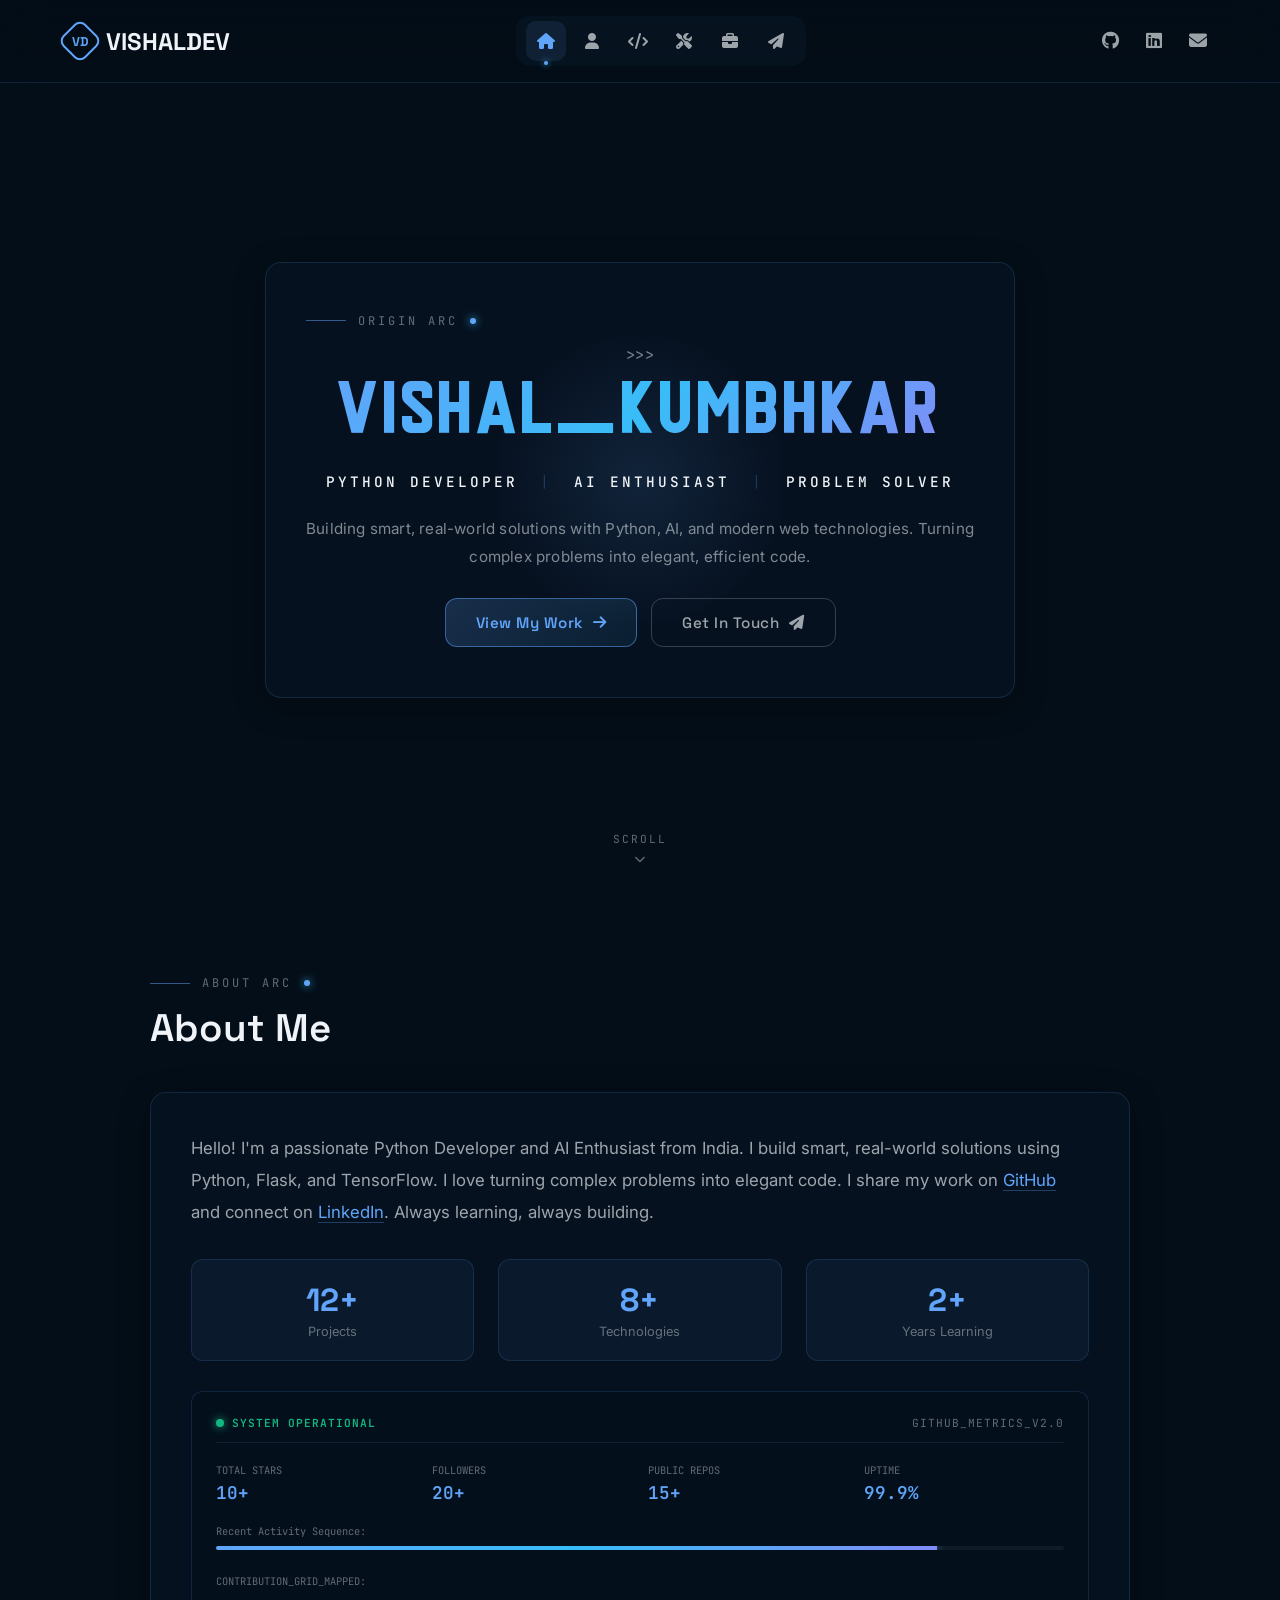
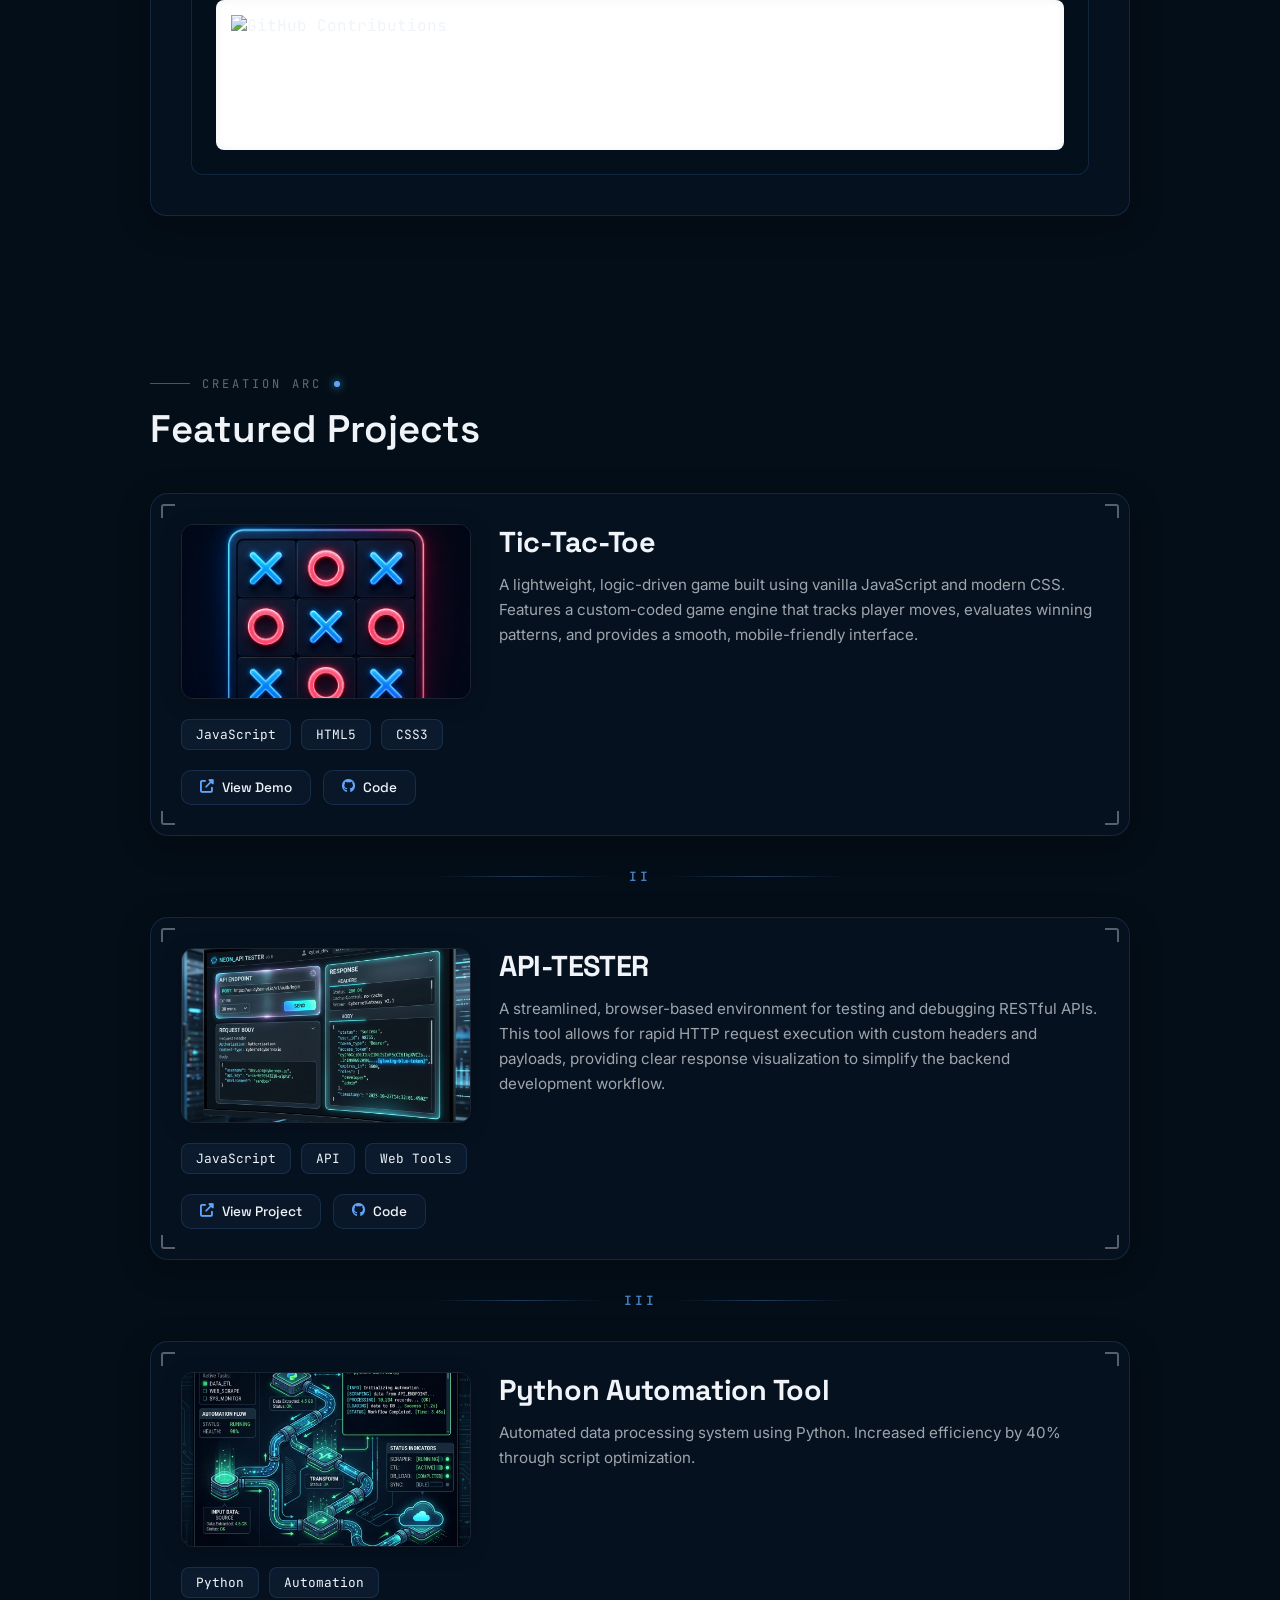
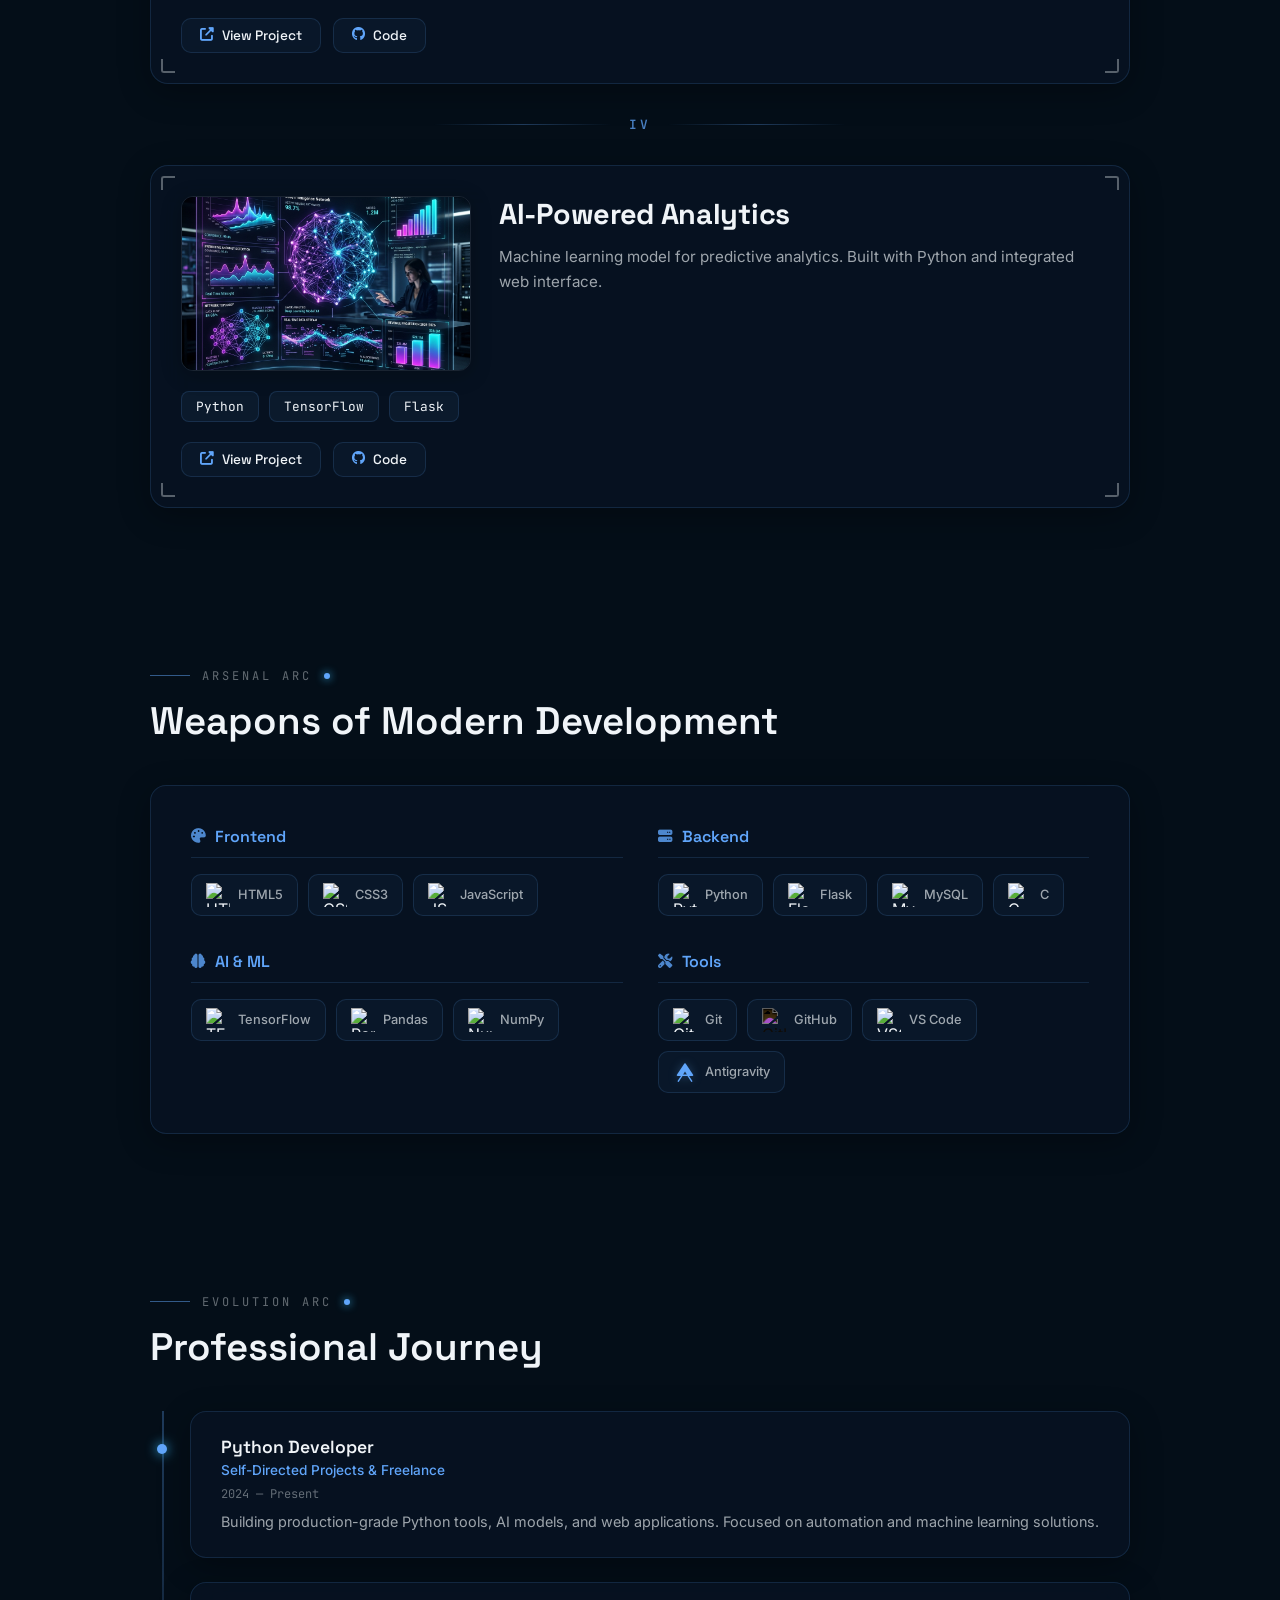
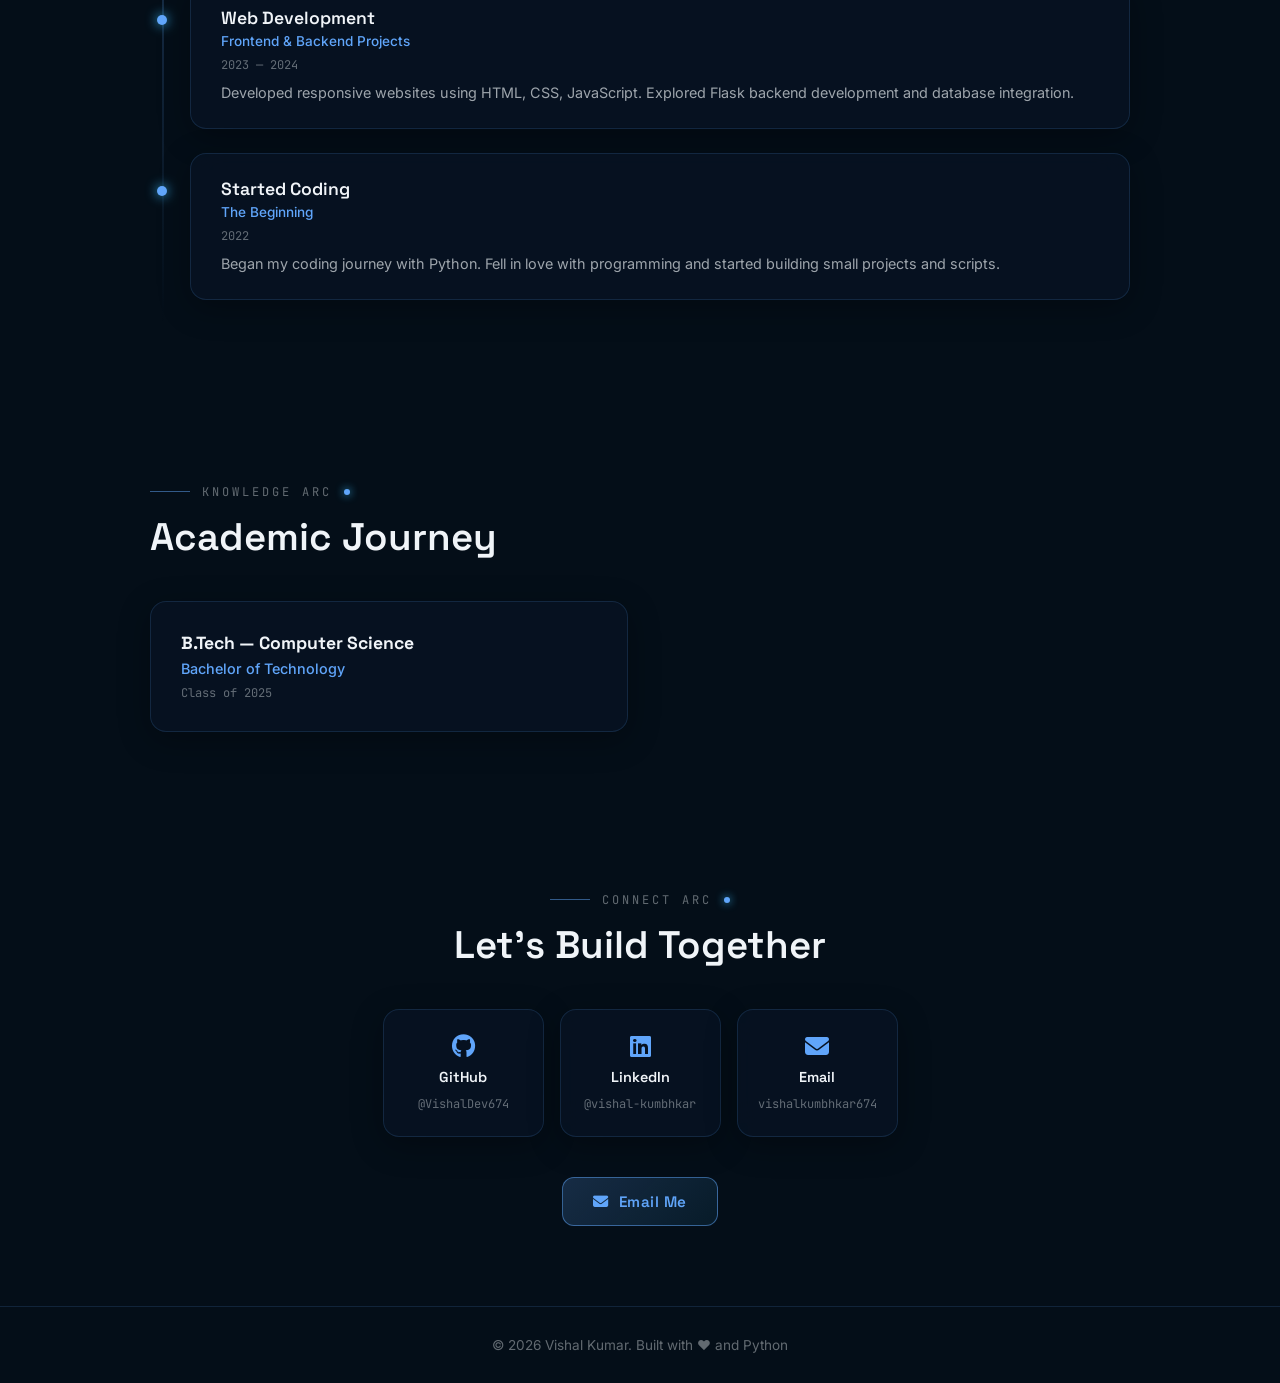
==== index.html @ 77a00fef "feat: redesign project cards with enhanced glassmorphism, HUD-style corner brackets, and responsive " ====
<!DOCTYPE html>
<html lang="en">
<head>
    <meta charset="UTF-8">
    <meta name="viewport" content="width=device-width, initial-scale=1.0">
    <meta name="description" content="Vishal Kumar - Python Developer, AI Enthusiast, and Problem Solver. Building smart solutions using Python and web technologies.">
    <meta name="keywords" content="Python, AI, Web Development, Portfolio, Flask, TensorFlow, Machine Learning">
    <meta name="author" content="Vishal Kumar">
    <meta name="robots" content="index, follow">

    <!-- Canonical URL -->
    <link rel="canonical" href="https://vishaldev674.github.io/Vishals-portfolio/">

    <!-- Open Graph / Facebook / AI crawlers -->
    <meta property="og:type" content="website">
    <meta property="og:url" content="https://vishaldev674.github.io/Vishals-portfolio/">
    <meta property="og:title" content="VISHALDEV — Python Developer & AI Enthusiast">
    <meta property="og:description" content="Vishal Kumar — Python Developer, AI Enthusiast, and Problem Solver. Building smart, real-world solutions with Python, Flask, TensorFlow, and modern web technologies.">
    <meta property="og:image" content="https://vishaldev674.github.io/Vishals-portfolio/debian-brands-solid.png">
    <meta property="og:site_name" content="VishalDev Portfolio">
    <meta property="og:locale" content="en_US">

    <!-- Twitter Card -->
    <meta name="twitter:card" content="summary_large_image">
    <meta name="twitter:url" content="https://vishaldev674.github.io/Vishals-portfolio/">
    <meta name="twitter:title" content="VISHALDEV — Python Developer & AI Enthusiast">
    <meta name="twitter:description" content="Vishal Kumar — Python Developer, AI Enthusiast, and Problem Solver. Building smart solutions with Python, AI, and modern web technologies.">
    <meta name="twitter:image" content="https://vishaldev674.github.io/Vishals-portfolio/debian-brands-solid.png">

    <!-- Structured Data (JSON-LD) for AI/Search Engines -->
    <script type="application/ld+json">
    {
      "@context": "https://schema.org",
      "@type": "Person",
      "name": "Vishal Kumar",
      "alternateName": "VishalDev674",
      "url": "https://vishaldev674.github.io/Vishals-portfolio/",
      "jobTitle": "Python Developer & AI Enthusiast",
      "description": "Python Developer and AI Enthusiast from India. Building smart, real-world solutions using Python, Flask, TensorFlow, and modern web technologies.",
      "email": "vishalkumbhkar674@gmail.com",
      "sameAs": [
        "https://github.com/VishalDev674",
        "https://linkedin.com/in/vishal-kumbhkar"
      ],
      "knowsAbout": ["Python", "Flask", "TensorFlow", "Machine Learning", "HTML", "CSS", "JavaScript", "MySQL", "NumPy", "Pandas"],
      "alumniOf": {
        "@type": "EducationalOrganization",
        "name": "B.Tech Computer Science, Class of 2025"
      }
    }
    </script>

    <title>VISHALDEV — Python Developer & AI Enthusiast</title>
    <link rel="icon" href="debian-brands-solid.png">

    <!-- Preconnect to font/CDN origins for faster DNS + TLS -->
    <link rel="preconnect" href="https://fonts.googleapis.com">
    <link rel="preconnect" href="https://fonts.gstatic.com" crossorigin>
    <link rel="preconnect" href="https://cdnjs.cloudflare.com" crossorigin>

    <!-- Preload the local custom font so it's fetched immediately -->
    <link rel="preload" href="fonts/NeothericDEMO.ttf" as="font" type="font/ttf" crossorigin>

    <!-- Google Fonts loaded via <link> instead of CSS @import for parallel fetching -->
    <link rel="stylesheet" href="https://fonts.googleapis.com/css2?family=Space+Grotesk:wght@400;500;600;700&family=Inter:wght@300;400;500;600&family=JetBrains+Mono:wght@400;500&display=swap">

    <!-- Font Awesome -->
    <link rel="stylesheet" href="https://cdnjs.cloudflare.com/ajax/libs/font-awesome/6.4.0/css/all.min.css">

    <!-- Main stylesheet loaded after font hints -->
    <link rel="stylesheet" href="style.css">
</head>
<body>
    <!-- Chain Animation Background -->
    <div id="chain-bg"></div>
    <script type="importmap">
    {
        "imports": {
            "three": "https://cdn.jsdelivr.net/npm/three@0.160.0/build/three.module.js",
            "three/addons/": "https://cdn.jsdelivr.net/npm/three@0.160.0/examples/jsm/"
        }
    }
    </script>
    <header>
        <a href="#home" class="logo"><div class="logo-icon"><span>VD</span></div>VISHALDEV</a>

        <!-- macOS-style Dock Navigation -->
        <nav class="dock-outer" id="navDock" role="toolbar" aria-label="Application dock">
            <div class="dock-panel">
                <a href="#home" class="dock-item" data-label="Home">
                    <div class="dock-icon"><i class="fas fa-house"></i></div>
                    <div class="dock-label">Home</div>
                </a>
                <a href="#about" class="dock-item" data-label="About">
                    <div class="dock-icon"><i class="fas fa-user"></i></div>
                    <div class="dock-label">About</div>
                </a>
                <a href="#projects" class="dock-item" data-label="Projects">
                    <div class="dock-icon"><i class="fas fa-code"></i></div>
                    <div class="dock-label">Projects</div>
                </a>
                <a href="#skills" class="dock-item" data-label="Skills">
                    <div class="dock-icon"><i class="fas fa-screwdriver-wrench"></i></div>
                    <div class="dock-label">Skills</div>
                </a>
                <a href="#experience" class="dock-item" data-label="Experience">
                    <div class="dock-icon"><i class="fas fa-briefcase"></i></div>
                    <div class="dock-label">Experience</div>
                </a>
                <a href="#contact" class="dock-item" data-label="Contact">
                    <div class="dock-icon"><i class="fas fa-paper-plane"></i></div>
                    <div class="dock-label">Contact</div>
                </a>
            </div>
        </nav>

        <button class="mobile-menu-btn" aria-label="Toggle menu" id="mobileMenuBtn">
            <i class="fas fa-bars"></i>
        </button>

        <div class="header-right">
            <div class="social-links">
                <a href="https://github.com/VishalDev674" target="_blank" rel="noopener noreferrer"><i class="fa-brands fa-github"></i></a>
                <a href="https://linkedin.com/in/vishal-kumbhkar" target="_blank" rel="noopener noreferrer"><i class="fab fa-linkedin"></i></a>
                <a href="mailto:vishalkumbhkar674@gmail.com" rel="noopener noreferrer"><i class="fas fa-envelope"></i></a>
            </div>
        </div>
    </header>

    <main>

        <!-- ORIGIN ARC — Hero -->
        <section id="home" class="hero">
            <div class="hero-card glass-card" data-reveal>
                <div class="hero-glow"></div>
                <div class="hero-content">
                    <div class="arc-label"><span class="arc-line"></span><span class="arc-name">Origin Arc</span><span class="arc-dot"></span></div>
                    <p class="hero-prompt">&gt;&gt;&gt;</p>
                    <h1><span class="gradient-text">VISHAL_KUMBHKAR</span></h1>
                    <h2>
                        <span>Python Developer</span>
                        <span class="h2-sep">|</span>
                        <span>AI Enthusiast</span>
                        <span class="h2-sep">|</span>
                        <span>Problem Solver</span>
                    </h2>
                    <p>Building smart, real-world solutions with Python, AI, and modern web technologies. Turning complex problems into elegant, efficient code.</p>
                    <div class="hero-cta-group">
                        <a href="#projects" class="cta-btn">View My Work <i class="fas fa-arrow-right"></i></a>
                        <a href="#contact" class="cta-btn-secondary">Get In Touch <i class="fas fa-paper-plane"></i></a>
                    </div>
                </div>
            </div>
            <div class="scroll-indicator"><span>Scroll</span><i class="fas fa-chevron-down"></i></div>
        </section>

        <!-- ABOUT ARC -->
        <section id="about" class="section">
            <div class="section-header" data-reveal>
                <div class="arc-label"><span class="arc-line"></span><span class="arc-name">About Arc</span><span class="arc-dot"></span></div>
                <h2 class="section-title">About Me</h2>
            </div>
            <div class="about-card glass-card" data-reveal>
                <p class="about-text">Hello! I'm a passionate Python Developer and AI Enthusiast from India. I build smart, real-world solutions using Python, Flask, and TensorFlow. I love turning complex problems into elegant code. I share my work on <a href="https://github.com/VishalDev674" target="_blank">GitHub</a> and connect on <a href="https://linkedin.com/in/vishal-kumbhkar" target="_blank">LinkedIn</a>. Always learning, always building.</p>
                <div class="stats-grid">
                    <div class="stat-item"><span class="stat-number" data-count="12">0</span><span class="stat-label">Projects</span></div>
                    <div class="stat-item"><span class="stat-number" data-count="8">0</span><span class="stat-label">Technologies</span></div>
                    <div class="stat-item"><span class="stat-number" data-count="2">0</span><span class="stat-label">Years Learning</span></div>
                </div>

                <!-- Live System Dashboard -->
                <div class="system-dashboard" data-reveal>
                    <div class="dashboard-header">
                        <div class="status-indicator">
                            <span class="pulse-dot"></span>
                            <span class="status-text">SYSTEM OPERATIONAL</span>
                        </div>
                        <div class="dashboard-title">GITHUB_METRICS_V2.0</div>
                    </div>
                    <div class="dashboard-grid">
                        <div class="dash-stat">
                            <span class="dash-label">Total Stars</span>
                            <span class="dash-value" id="github-stars">--</span>
                        </div>
                        <div class="dash-stat">
                            <span class="dash-label">Followers</span>
                            <span class="dash-value" id="github-followers">--</span>
                        </div>
                        <div class="dash-stat">
                            <span class="dash-label">Public Repos</span>
                            <span class="dash-value" id="github-repos">--</span>
                        </div>
                        <div class="dash-stat">
                            <span class="dash-label">Uptime</span>
                            <span class="dash-value" id="system-uptime">99.9%</span>
                        </div>
                    </div>
                    <div class="dashboard-activity">
                        <div class="activity-label">Recent Activity Sequence:</div>
                        <div class="activity-bar">
                            <div class="activity-fill" style="width: 85%"></div>
                        </div>
                    </div>
                    <div class="dashboard-chart" data-reveal>
                        <div class="activity-label">CONTRIBUTION_GRID_MAPPED:</div>
                        <div class="chart-container">
                            <img src="https://ghchart.rshah.org/40c463/VishalDev674" alt="GitHub Contributions" loading="lazy">
                        </div>
                    </div>
                </div>
            </div>
        </section>

        <!-- CREATION ARC — Projects -->
        <section id="projects" class="section">
            <div class="section-header" data-reveal>
                <div class="arc-label"><span class="arc-line"></span><span class="arc-name">Creation Arc</span><span class="arc-dot"></span></div>
                <h2 class="section-title">Featured Projects</h2>
            </div>
            <div class="projects-grid">
                <!-- Project 1 -->
                <div class="project-card glass-card" data-reveal>
                    <span class="card-bracket bracket-tl"></span>
                    <span class="card-bracket bracket-tr"></span>
                    <span class="card-bracket bracket-bl"></span>
                    <span class="card-bracket bracket-br"></span>

                    <div class="project-card-top">
                        <div class="project-image">
                            <img src="images/tic_tac_toe.png" alt="Tic-Tac-Toe Game Screen" loading="lazy">
                        </div>
                        <div class="project-text">
                            <h3>Tic-Tac-Toe</h3>
                            <p>A lightweight, logic-driven game built using vanilla JavaScript and modern CSS. Features a custom-coded game engine that tracks player moves, evaluates winning patterns, and provides a smooth, mobile-friendly interface.</p>
                        </div>
                    </div>
                    <div class="project-tags">
                        <span class="project-tag">JavaScript</span>
                        <span class="project-tag">HTML5</span>
                        <span class="project-tag">CSS3</span>
                    </div>
                    <div class="project-links">
                        <a href="https://vishaldev674.github.io/TIC-TAK-TOA/Index.html" target="_blank" class="project-btn">
                            <i class="fas fa-external-link-alt"></i> View Demo
                        </a>
                        <a href="https://github.com/VishalDev674/TIC-TAK-TOA" target="_blank" class="project-btn">
                            <i class="fab fa-github"></i> Code
                        </a>
                    </div>
                </div>

                <div class="project-divider" data-reveal>
                    <span class="divider-line"></span>
                    <span class="divider-num">II</span>
                    <span class="divider-line"></span>
                </div>

                <!-- Project 2 -->
                <div class="project-card glass-card" data-reveal>
                    <span class="card-bracket bracket-tl"></span>
                    <span class="card-bracket bracket-tr"></span>
                    <span class="card-bracket bracket-bl"></span>
                    <span class="card-bracket bracket-br"></span>

                    <div class="project-card-top">
                        <div class="project-image">
                            <img src="images/api_tester.png" alt="API-TESTER Console Screen" loading="lazy">
                        </div>
                        <div class="project-text">
                            <h3>API-TESTER</h3>
                            <p>A streamlined, browser-based environment for testing and debugging RESTful APIs. This tool allows for rapid HTTP request execution with custom headers and payloads, providing clear response visualization to simplify the backend development workflow.</p>
                        </div>
                    </div>
                    <div class="project-tags">
                        <span class="project-tag">JavaScript</span>
                        <span class="project-tag">API</span>
                        <span class="project-tag">Web Tools</span>
                    </div>
                    <div class="project-links">
                        <a href="https://github.com/VishalDev674/API-TESTER" target="_blank" class="project-btn">
                            <i class="fas fa-external-link-alt"></i> View Project
                        </a>
                        <a href="https://github.com/VishalDev674/API-TESTER" target="_blank" class="project-btn">
                            <i class="fab fa-github"></i> Code
                        </a>
                    </div>
                </div>

                <div class="project-divider" data-reveal>
                    <span class="divider-line"></span>
                    <span class="divider-num">III</span>
                    <span class="divider-line"></span>
                </div>

                <!-- Project 3 -->
                <div class="project-card glass-card" data-reveal>
                    <span class="card-bracket bracket-tl"></span>
                    <span class="card-bracket bracket-tr"></span>
                    <span class="card-bracket bracket-bl"></span>
                    <span class="card-bracket bracket-br"></span>

                    <div class="project-card-top">
                        <div class="project-image">
                            <img src="images/python_automation.png" alt="Python Automation Tool Dashboard" loading="lazy">
                        </div>
                        <div class="project-text">
                            <h3>Python Automation Tool</h3>
                            <p>Automated data processing system using Python. Increased efficiency by 40% through script optimization.</p>
                        </div>
                    </div>
                    <div class="project-tags">
                        <span class="project-tag">Python</span>
                        <span class="project-tag">Automation</span>
                    </div>
                    <div class="project-links">
                        <a href="#" class="project-btn">
                            <i class="fas fa-external-link-alt"></i> View Project
                        </a>
                        <a href="#" class="project-btn">
                            <i class="fab fa-github"></i> Code
                        </a>
                    </div>
                </div>

                <div class="project-divider" data-reveal>
                    <span class="divider-line"></span>
                    <span class="divider-num">IV</span>
                    <span class="divider-line"></span>
                </div>

                <!-- Project 4 -->
                <div class="project-card glass-card" data-reveal>
                    <span class="card-bracket bracket-tl"></span>
                    <span class="card-bracket bracket-tr"></span>
                    <span class="card-bracket bracket-bl"></span>
                    <span class="card-bracket bracket-br"></span>

                    <div class="project-card-top">
                        <div class="project-image">
                            <img src="images/ai_analytics.png" alt="AI-Powered Analytics Dashboard" loading="lazy">
                        </div>
                        <div class="project-text">
                            <h3>AI-Powered Analytics</h3>
                            <p>Machine learning model for predictive analytics. Built with Python and integrated web interface.</p>
                        </div>
                    </div>
                    <div class="project-tags">
                        <span class="project-tag">Python</span>
                        <span class="project-tag">TensorFlow</span>
                        <span class="project-tag">Flask</span>
                    </div>
                    <div class="project-links">
                        <a href="#" class="project-btn">
                            <i class="fas fa-external-link-alt"></i> View Project
                        </a>
                        <a href="#" class="project-btn">
                            <i class="fab fa-github"></i> Code
                        </a>
                    </div>
                </div>
            </div>
        </section>

        <!-- ARSENAL ARC — Skills -->
        <section id="skills" class="section">
            <div class="section-header" data-reveal>
                <div class="arc-label"><span class="arc-line"></span><span class="arc-name">Arsenal Arc</span><span class="arc-dot"></span></div>
                <h2 class="section-title">Weapons of Modern Development</h2>
            </div>
            <div class="skills-card glass-card" data-reveal>
                <div class="skill-group">
                    <h3 class="skill-group-title"><i class="fas fa-palette"></i> Frontend</h3>
                    <div class="skill-badges">
                        <div class="skill-badge"><img src="https://cdn.jsdelivr.net/gh/devicons/devicon/icons/html5/html5-original.svg" alt="HTML5"><span>HTML5</span></div>
                        <div class="skill-badge"><img src="https://cdn.jsdelivr.net/gh/devicons/devicon/icons/css3/css3-original.svg" alt="CSS3"><span>CSS3</span></div>
                        <div class="skill-badge"><img src="https://cdn.jsdelivr.net/gh/devicons/devicon/icons/javascript/javascript-original.svg" alt="JS"><span>JavaScript</span></div>
                    </div>
                </div>
                <div class="skill-group">
                    <h3 class="skill-group-title"><i class="fas fa-server"></i> Backend</h3>
                    <div class="skill-badges">
                        <div class="skill-badge"><img src="https://cdn.jsdelivr.net/gh/devicons/devicon/icons/python/python-original.svg" alt="Python"><span>Python</span></div>
                        <div class="skill-badge"><img src="https://cdn.jsdelivr.net/gh/devicons/devicon/icons/flask/flask-original.svg" alt="Flask"><span>Flask</span></div>
                        <div class="skill-badge"><img src="https://cdn.jsdelivr.net/gh/devicons/devicon/icons/mysql/mysql-original.svg" alt="MySQL"><span>MySQL</span></div>
                        <div class="skill-badge"><img src="https://cdn.jsdelivr.net/gh/devicons/devicon/icons/c/c-original.svg" alt="C"><span>C</span></div>
                    </div>
                </div>
                <div class="skill-group">
                    <h3 class="skill-group-title"><i class="fas fa-brain"></i> AI & ML</h3>
                    <div class="skill-badges">
                        <div class="skill-badge"><img src="https://cdn.jsdelivr.net/gh/devicons/devicon/icons/tensorflow/tensorflow-original.svg" alt="TF"><span>TensorFlow</span></div>
                        <div class="skill-badge"><img src="https://cdn.jsdelivr.net/gh/devicons/devicon/icons/pandas/pandas-original.svg" alt="Pandas"><span>Pandas</span></div>
                        <div class="skill-badge"><img src="https://cdn.jsdelivr.net/gh/devicons/devicon/icons/numpy/numpy-original.svg" alt="NumPy"><span>NumPy</span></div>
                    </div>
                </div>
                <div class="skill-group">
                    <h3 class="skill-group-title"><i class="fas fa-tools"></i> Tools</h3>
                    <div class="skill-badges">
                        <div class="skill-badge"><img src="https://cdn.jsdelivr.net/gh/devicons/devicon/icons/git/git-original.svg" alt="Git"><span>Git</span></div>
                        <div class="skill-badge"><img src="https://cdn.jsdelivr.net/gh/devicons/devicon/icons/github/github-original.svg" alt="GitHub" class="invert-icon"><span>GitHub</span></div>
                        <div class="skill-badge"><img src="https://cdn.jsdelivr.net/gh/devicons/devicon/icons/vscode/vscode-original.svg" alt="VSCode"><span>VS Code</span></div>
                        <div class="skill-badge">
                            <svg fill="currentColor" viewBox="0 0 24 24" style="width: 24px; height: 24px; color: var(--accent-primary); filter: drop-shadow(0 0 5px var(--accent-muted));">
                                <title>Antigravity</title>
                                <path d="M12 3.193a.75.75 0 0 1 .637.35l7.5 11.25a.75.75 0 0 1-.637 1.157h-3.44l3.197 4.795a.75.75 0 1 1-1.248.831L14.471 16h-4.942l-3.538 5.576a.75.75 0 1 1-1.248-.831l3.197-4.795h-3.44a.75.75 0 0 1-.637-1.157l7.5-11.25a.75.75 0 0 1 .637-.35Zm-1.897 11.25a.75.75 0 0 0 0 .007h3.794a.75.75 0 0 0 0-.007L12 11.597l-1.897 2.846Z"/>
                            </svg>
                            <span>Antigravity</span>
                        </div>
                    </div>
                </div>
            </div>
        </section>

        <!-- EVOLUTION ARC — Experience -->
        <section id="experience" class="section">
            <div class="section-header" data-reveal>
                <div class="arc-label"><span class="arc-line"></span><span class="arc-name">Evolution Arc</span><span class="arc-dot"></span></div>
                <h2 class="section-title">Professional Journey</h2>
            </div>
            <div class="timeline" data-reveal>
                <div class="timeline-item glass-card">
                    <h3>Python Developer</h3>
                    <div class="timeline-role">Self-Directed Projects & Freelance</div>
                    <div class="timeline-date">2024 — Present</div>
                    <p class="timeline-desc">Building production-grade Python tools, AI models, and web applications. Focused on automation and machine learning solutions.</p>
                </div>
                <div class="timeline-item glass-card">
                    <h3>Web Development</h3>
                    <div class="timeline-role">Frontend & Backend Projects</div>
                    <div class="timeline-date">2023 — 2024</div>
                    <p class="timeline-desc">Developed responsive websites using HTML, CSS, JavaScript. Explored Flask backend development and database integration.</p>
                </div>
                <div class="timeline-item glass-card">
                    <h3>Started Coding</h3>
                    <div class="timeline-role">The Beginning</div>
                    <div class="timeline-date">2022</div>
                    <p class="timeline-desc">Began my coding journey with Python. Fell in love with programming and started building small projects and scripts.</p>
                </div>
            </div>
        </section>

        <!-- KNOWLEDGE ARC — Education -->
        <section class="section">
            <div class="section-header" data-reveal>
                <div class="arc-label"><span class="arc-line"></span><span class="arc-name">Knowledge Arc</span><span class="arc-dot"></span></div>
                <h2 class="section-title">Academic Journey</h2>
            </div>
            <div class="education-grid">
                <div class="education-card glass-card" data-reveal>
                    <h3>B.Tech — Computer Science</h3>
                    <div class="degree">Bachelor of Technology</div>
                    <div class="year">Class of 2025</div>
                </div>
            </div>
        </section>
    </main>

    <!-- CONNECT ARC — Footer -->
    <section id="contact" class="connect-section">
        <div style="max-width:1100px;margin:0 auto;padding:0 clamp(20px,5vw,60px)">
            <div class="section-header" data-reveal>
                <div class="arc-label" style="justify-content:center"><span class="arc-line"></span><span class="arc-name">Connect Arc</span><span class="arc-dot"></span></div>
                <h2 class="section-title">Let's Build Together</h2>
            </div>
            <div class="social-cards" data-reveal>
                <a href="https://github.com/VishalDev674" target="_blank" class="social-card glass-card"><i class="fab fa-github"></i><span class="platform">GitHub</span><span class="handle">@VishalDev674</span></a>
                <a href="https://linkedin.com/in/vishal-kumbhkar" target="_blank" class="social-card glass-card"><i class="fab fa-linkedin"></i><span class="platform">LinkedIn</span><span class="handle">@vishal-kumbhkar</span></a>
                <a href="mailto:vishalkumbhkar674@gmail.com" class="social-card glass-card"><i class="fas fa-envelope"></i><span class="platform">Email</span><span class="handle">vishalkumbhkar674</span></a>
            </div>
            <div class="connect-ctas" data-reveal>
                <a href="mailto:vishalkumbhkar674@gmail.com" class="cta-btn"><i class="fas fa-envelope"></i> Email Me</a>
            </div>
        </div>
    </section>
    <footer>
        <p class="footer-text">&copy; 2026 Vishal Kumar. Built with ❤️ and Python</p>
    </footer>

    <script>


        // Scroll Reveal
        const revealObserver = new IntersectionObserver((entries) => {
            entries.forEach(entry => {
                if (entry.isIntersecting) { entry.target.classList.add('revealed'); revealObserver.unobserve(entry.target); }
            });
        }, { threshold: 0.15, rootMargin: '0px 0px -50px 0px' });
        document.querySelectorAll('[data-reveal]').forEach(el => revealObserver.observe(el));

        // Stat Counter Animation
        const statObserver = new IntersectionObserver((entries) => {
            entries.forEach(entry => {
                if (entry.isIntersecting) {
                    const el = entry.target;
                    const target = parseInt(el.dataset.count);
                    let current = 0;
                    const step = Math.ceil(target / 30);
                    const timer = setInterval(() => {
                        current += step;
                        if (current >= target) { current = target; clearInterval(timer); }
                        el.textContent = current + '+';
                    }, 50);
                    statObserver.unobserve(el);
                }
            });
        }, { threshold: 0.5 });
        document.querySelectorAll('.stat-number[data-count]').forEach(el => statObserver.observe(el));

        // ── DOCK MAGNIFICATION ENGINE ──
        (function initDock() {
            const dock = document.getElementById('navDock');
            const panel = dock.querySelector('.dock-panel');
            const items = dock.querySelectorAll('.dock-item');
            const BASE_SIZE = 40;      // px — base icon size (matches header)
            const MAG_SIZE = 56;       // px — magnified size on hover
            const DISTANCE = 150;      // px — influence radius
            const SPRING = { stiffness: 0.15, damping: 0.75 }; // spring physics

            // Track current animated sizes for spring interpolation
            const currentSizes = Array.from(items, () => BASE_SIZE);
            const targetSizes = Array.from(items, () => BASE_SIZE);
            let mouseX = Infinity;
            let animating = false;

            // Set initial sizes
            items.forEach(item => {
                item.style.width = BASE_SIZE + 'px';
                item.style.height = BASE_SIZE + 'px';
            });

            // Mouse tracking on the dock panel
            panel.addEventListener('mousemove', (e) => {
                mouseX = e.pageX;
                updateTargets();
                if (!animating) { animating = true; animate(); }
            });

            panel.addEventListener('mouseleave', () => {
                mouseX = Infinity;
                targetSizes.fill(BASE_SIZE);
                if (!animating) { animating = true; animate(); }
            });

            function updateTargets() {
                items.forEach((item, i) => {
                    const rect = item.getBoundingClientRect();
                    const itemCenterX = rect.left + rect.width / 2;
                    const dist = Math.abs(mouseX - itemCenterX);
                    // Smooth gaussian-like falloff
                    const scale = Math.max(0, 1 - (dist / DISTANCE) ** 2);
                    targetSizes[i] = BASE_SIZE + (MAG_SIZE - BASE_SIZE) * scale;
                });
            }

            function animate() {
                let settled = true;
                items.forEach((item, i) => {
                    const diff = targetSizes[i] - currentSizes[i];
                    // Spring: velocity = stiffness * diff, apply damping
                    currentSizes[i] += diff * SPRING.stiffness;
                    // Snap when close enough
                    if (Math.abs(diff) > 0.3) {
                        settled = false;
                    } else {
                        currentSizes[i] = targetSizes[i];
                    }
                    const s = Math.round(currentSizes[i] * 10) / 10;
                    item.style.width = s + 'px';
                    item.style.height = s + 'px';
                });
                if (!settled) {
                    requestAnimationFrame(animate);
                } else {
                    animating = false;
                }
            }

            // Label show/hide on individual item hover
            items.forEach(item => {
                const label = item.querySelector('.dock-label');
                item.addEventListener('mouseenter', () => label.classList.add('visible'));
                item.addEventListener('mouseleave', () => label.classList.remove('visible'));
            });

            // Active section highlighting
            const sections = document.querySelectorAll('section[id], .connect-section');
            const sectionObserver = new IntersectionObserver((entries) => {
                entries.forEach(entry => {
                    if (entry.isIntersecting) {
                        const id = entry.target.id;
                        items.forEach(item => {
                            const href = item.getAttribute('href');
                            item.classList.toggle('active', href === '#' + id);
                        });
                    }
                });
            }, { threshold: 0.3, rootMargin: '-10% 0px -10% 0px' });
            sections.forEach(s => sectionObserver.observe(s));
        })();


        // GitHub Stats Logic
        async function fetchGitHubStats() {
            const username = 'VishalDev674';
            try {
                // Fetch user data
                const userResponse = await fetch(`https://api.github.com/users/${username}`);
                const userData = await userResponse.json();
                
                // Fetch repos to calculate stars
                const reposResponse = await fetch(`https://api.github.com/users/${username}/repos?per_page=100`);
                const reposData = await reposResponse.json();
                
                const totalStars = reposData.reduce((acc, repo) => acc + repo.stargazers_count, 0);
                
                // Update Dashboard
                document.getElementById('github-stars').textContent = totalStars;
                document.getElementById('github-followers').textContent = userData.followers;
                document.getElementById('github-repos').textContent = userData.public_repos;
                
                // Randomly drift activity bar for life-like effect
                setInterval(() => {
                    const bar = document.querySelector('.activity-fill');
                    if (bar) {
                        const randomWidth = 40 + Math.random() * 55;
                        bar.style.width = randomWidth + '%';
                    }
                }, 4000);

            } catch (error) {
                console.error('Error fetching GitHub stats:', error);
                // Fallback to static values if API fails
                document.getElementById('github-stars').textContent = '10+';
                document.getElementById('github-followers').textContent = '20+';
                document.getElementById('github-repos').textContent = '15+';
            }
        }
        fetchGitHubStats();

        // Mobile Menu Toggle Logic
        const mobileMenuBtn = document.getElementById('mobileMenuBtn');
        const navDock = document.getElementById('navDock');
        
        if (mobileMenuBtn && navDock) {
            mobileMenuBtn.addEventListener('click', () => {
                navDock.classList.toggle('mobile-open');
                const icon = mobileMenuBtn.querySelector('i');
                if (navDock.classList.contains('mobile-open')) {
                    icon.classList.remove('fa-bars');
                    icon.classList.add('fa-times');
                } else {
                    icon.classList.remove('fa-times');
                    icon.classList.add('fa-bars');
                }
            });

            // Close menu when a link is clicked
            const navLinks = navDock.querySelectorAll('.dock-item');
            navLinks.forEach(link => {
                link.addEventListener('click', () => {
                    navDock.classList.remove('mobile-open');
                    const icon = mobileMenuBtn.querySelector('i');
                    icon.classList.remove('fa-times');
                    icon.classList.add('fa-bars');
                });
            });
        }
    </script>

    <!-- Three.js Chain Animation Background Script -->
    <script type="module">
        import * as THREE from 'three';
        import { EffectComposer } from 'three/addons/postprocessing/EffectComposer.js';
        import { RenderPass } from 'three/addons/postprocessing/RenderPass.js';
        import { UnrealBloomPass } from 'three/addons/postprocessing/UnrealBloomPass.js';
        import { ShaderPass } from 'three/addons/postprocessing/ShaderPass.js';

        // ─── SCENE ──────────────────────────────────────────────────
        const scene = new THREE.Scene();
        scene.background = new THREE.Color(0x040e18);
        scene.fog = new THREE.FogExp2(0x040e18, 0.012);

        const camera = new THREE.PerspectiveCamera(50, window.innerWidth / window.innerHeight, 0.1, 250);
        camera.position.set(0, 0, 22);
        camera.lookAt(0, 0, 0);

        const renderer = new THREE.WebGLRenderer({ antialias: true });
        renderer.setSize(window.innerWidth, window.innerHeight);
        renderer.setPixelRatio(Math.min(window.devicePixelRatio, 2));
        renderer.toneMapping = THREE.ACESFilmicToneMapping;
        renderer.toneMappingExposure = 1.2;
        renderer.shadowMap.enabled = true;
        renderer.shadowMap.type = THREE.PCFSoftShadowMap;
        document.getElementById('chain-bg').appendChild(renderer.domElement);

        // ─── LIGHTING ───────────────────────────────────────────────
        scene.add(new THREE.AmbientLight(0x202530, 1.7));
        const keyLight = new THREE.DirectionalLight(0xffffff, 2.5);
        keyLight.position.set(12, 10, 8);
        scene.add(keyLight);
        const key2 = new THREE.DirectionalLight(0xddeeff, 2.0);
        key2.position.set(-10, 8, 6);
        scene.add(key2);
        const rimLight = new THREE.DirectionalLight(0xffffff, 2.0);
        rimLight.position.set(0, 0, -20);
        scene.add(rimLight);
        const frontFill = new THREE.DirectionalLight(0xffffff, 6.0);
        frontFill.position.set(0, 0, 30);
        scene.add(frontFill);

        const spotLight = new THREE.SpotLight(0xffffff, 15, 100, 0.5, 0.2, 1);
        spotLight.position.set(0, 10, 40);
        spotLight.target.position.set(0, 0, 0);
        scene.add(spotLight);
        scene.add(spotLight.target);

        const pointLight1 = new THREE.PointLight(0xffffff, 5, 60);
        pointLight1.position.set(4, 2, 8);
        scene.add(pointLight1);
        const pointLight3 = new THREE.PointLight(0xaaaaff, 4, 60);
        pointLight3.position.set(-3, -5, 10);
        scene.add(pointLight3);

        // ─── POST-PROCESSING ────────────────────────────────────────
        const composer = new EffectComposer(renderer);
        composer.addPass(new RenderPass(scene, camera));
        const bloomPass = new UnrealBloomPass(new THREE.Vector2(window.innerWidth, window.innerHeight), 0.15, 0.4, 0.9);
        composer.addPass(bloomPass);

        const vignetteShader = {
            uniforms: { tDiffuse: { value: null }, darkness: { value: 0.7 }, offset: { value: 1.2 } },
            vertexShader: `varying vec2 vUv; void main() { vUv = uv; gl_Position = projectionMatrix * modelViewMatrix * vec4(position, 1.0); }`,
            fragmentShader: `uniform sampler2D tDiffuse; uniform float darkness; uniform float offset; varying vec2 vUv; void main() { vec4 texel = texture2D(tDiffuse, vUv); vec2 uv = (vUv - vec2(0.5)) * vec2(offset); float vig = clamp(1.0 - dot(uv, uv), 0.0, 1.0); texel.rgb *= mix(1.0, vig, darkness); gl_FragColor = texel; }`
        };
        composer.addPass(new ShaderPass(vignetteShader));

        // ─── CHAIN MATERIAL ─────────────────────────────────────────
        const chainMaterial = new THREE.MeshPhysicalMaterial({
            color: 0xffffff,
            metalness: 1.0,
            roughness: 0.0,
            reflectivity: 1.0,
            clearcoat: 1.0,
            clearcoatRoughness: 0.0,
            envMapIntensity: 3.5
        });

        const pmremGenerator = new THREE.PMREMGenerator(renderer);
        const envScene = new THREE.Scene();
        const eColors = [0xffffff, 0xddddff, 0xffeedd, 0x00ffff, 0xff00ff, 0xffffff];
        for (let i = 0; i < 8; i++) {
            const el = new THREE.PointLight(eColors[i % eColors.length], 50, 100);
            const phi = Math.random() * Math.PI * 2;
            const theta = Math.random() * Math.PI;
            el.position.setFromSphericalCoords(40, theta, phi);
            envScene.add(el);
        }
        const envMap = pmremGenerator.fromScene(envScene, 0.04).texture;
        chainMaterial.envMap = envMap;

        // ─── GEOMETRY ───────────────────────────────────────────────
        function createLinkGeometry(width = 1.2, height = 2.4, tubeRadius = 0.22) {
            class LinkCurve extends THREE.Curve {
                constructor(w, h) {
                    super();
                    this.w = w; this.h = h;
                }
                getPoint(t, optionalTarget = new THREE.Vector3()) {
                    const point = optionalTarget;
                    const r = this.w / 2;
                    const s = (this.h - this.w) / 2;
                    const arcLen = Math.PI * r;
                    const straightLen = 2 * s;
                    const totalLen = 2 * arcLen + 2 * straightLen;
                    let d = t * totalLen;
                    if (d <= straightLen) return point.set(r, 0, -s + d);
                    d -= straightLen;
                    if (d <= arcLen) {
                        const angle = (d / arcLen) * Math.PI;
                        return point.set(r * Math.cos(angle), 0, s + r * Math.sin(angle));
                    }
                    d -= arcLen;
                    if (d <= straightLen) return point.set(-r, 0, s - d);
                    d -= straightLen;
                    const angle = Math.PI + (d / arcLen) * Math.PI;
                    return point.set(r * Math.cos(angle), 0, -s + r * Math.sin(angle));
                }
            }
            return new THREE.TubeGeometry(new LinkCurve(width, height), 70, tubeRadius, 20, true);
        }

        // ─── PARTICLES ──────────────────────────────────────────────
        const particleGeo = new THREE.BufferGeometry();
        const particlePos = new Float32Array(800 * 3);
        for (let i = 0; i < 800; i++) {
            particlePos[i * 3] = (Math.random() - 0.5) * 150;
            particlePos[i * 3 + 1] = (Math.random() - 0.5) * 120;
            particlePos[i * 3 + 2] = (Math.random() - 0.5) * 150;
        }
        particleGeo.setAttribute('position', new THREE.BufferAttribute(particlePos, 3));
        const particles = new THREE.Points(particleGeo, new THREE.PointsMaterial({
            color: 0xffffff, size: 0.02, transparent: true, opacity: 0.5,
            blending: THREE.AdditiveBlending, depthWrite: false
        }));
        scene.add(particles);

        // ─── STRANDS ────────────────────────────────────────────────
        const strandDefs = [
            { points: [[40, 20, -5], [20, 0, 10], [0, -20, 5], [-20, 0, -10], [-40, 20, -5]], scale: 1.1, speed: 0.015, offset: 0 },
            { points: [[-60, 0, 5], [-40, -25, 15], [-20, -10, 5], [0, -35, -5], [-60, 0, 5]], scale: 1.2, speed: 0.02, offset: 0.2 },
            { points: [[0, 30, 0], [20, 0, -15], [0, -30, 0], [-20, 0, 15], [0, 30, 0]], scale: 1.3, speed: 0.012, offset: 0.4 },
            { points: [[50, -10, -20], [0, 15, -10], [-50, -10, -20], [0, -35, -10], [50, -10, -20]], scale: 0.7, speed: 0.008, offset: 0.1 },
            { points: [[-45, -25, 0], [-20, 5, 12], [20, -5, 12], [45, 25, 0], [-45, -25, 0]], scale: 1.0, speed: 0.014, offset: 0.6 },
            { points: [[15, 15, 25], [30, -5, 20], [0, -15, 15], [-30, -5, 20], [15, 15, 25]], scale: 0.85, speed: 0.025, offset: 0.8 },
            { points: [[-20, 40, -10], [0, 10, -5], [20, 40, -10], [0, 0, -20], [-20, 40, -10]], scale: 0.95, speed: 0.01, offset: 0.3 },
            { points: [[0, 0, -50], [40, 10, -40], [0, 20, -30], [-40, 10, -40], [0, 0, -50]], scale: 1.5, speed: 0.005, offset: 0.5 }
        ];

        const allStrands = [];
        const linkGeo = createLinkGeometry(1.2, 2.4, 0.22);
        const mouse = new THREE.Vector2(0, 0);
        window.addEventListener('mousemove', (e) => {
            mouse.x = (e.clientX / window.innerWidth) * 2 - 1;
            mouse.y = -(e.clientY / window.innerHeight) * 2 + 1;
        });

        function initChain() {
            for (const def of strandDefs) {
                const basePoints = def.points.map(p => new THREE.Vector3(...p));
                const curve = new THREE.CatmullRomCurve3(basePoints, true);
                const curveLength = curve.getLength();
                const targetSpacing = (2.4 - 0.44) * def.scale * 0.88;
                let linkCount = Math.round(curveLength / targetSpacing);
                if (linkCount % 2 !== 0) linkCount++;
                const group = new THREE.Group();
                const links = [];
                for (let i = 0; i < linkCount; i++) {
                    const l = new THREE.Mesh(linkGeo, chainMaterial);
                    l.castShadow = true; l.receiveShadow = true;
                    l.scale.set(def.scale, def.scale, def.scale);
                    group.add(l);
                    links.push(l);
                }
                scene.add(group);
                allStrands.push({ group, links, curve, basePoints, ...def, spacingT: 1.0 / linkCount });
            }
            animateChain();
        }

        function animateChain() {
            requestAnimationFrame(animateChain);
            const t = performance.now() * 0.001;

            // Dynamic Camera Path
            const camX = Math.sin(t * 0.15) * 5.0 + mouse.x * 3.0;
            const camY = Math.cos(t * 0.1) * 3.0 + mouse.y * 2.0;
            const camZ = 22 + Math.sin(t * 0.2) * 5.0;
            camera.position.x += (camX - camera.position.x) * 0.05;
            camera.position.y += (camY - camera.position.y) * 0.05;
            camera.position.z += (camZ - camera.position.z) * 0.05;
            camera.lookAt(mouse.x * 2, mouse.y * 2, 0);

            particles.rotation.y = t * 0.02;
            particles.material.opacity = 0.3 + Math.sin(t) * 0.1;

            for (const s of allStrands) {
                const { links, curve, basePoints, speed, offset, spacingT } = s;

                // Living Paths: Points drift subtly
                basePoints.forEach((p, i) => {
                    if (i < basePoints.length - 1) {
                        curve.points[i].x = p.x + Math.sin(t * 0.5 + i) * 2.0;
                        curve.points[i].y = p.y + Math.cos(t * 0.4 + i) * 2.0;
                    }
                });
                curve.points[basePoints.length - 1].copy(curve.points[0]);
                curve.updateArcLengths();

                links.forEach((l, i) => {
                    let u = (i * spacingT + t * speed + offset) % 1.0;
                    if (u < 0) u += 1.0;
                    const pos = curve.getPointAt(u);
                    const tangent = curve.getTangentAt(u);
                    l.position.copy(pos);
                    l.lookAt(pos.clone().add(tangent));
                    if (i % 2 !== 0) {
                        const q90 = new THREE.Quaternion().setFromAxisAngle(new THREE.Vector3(0, 0, 1), Math.PI / 2);
                        l.quaternion.multiply(q90);
                    }
                });
            }
            composer.render();
        }

        // Handle resize
        window.addEventListener('resize', () => {
            camera.aspect = window.innerWidth / window.innerHeight;
            camera.updateProjectionMatrix();
            renderer.setSize(window.innerWidth, window.innerHeight);
            composer.setSize(window.innerWidth, window.innerHeight);
        });

        initChain();
    </script>
</body>
</html>
---- style.css ----
/* Google Fonts are loaded via <link> in index.html for faster parallel fetching */


@font-face {
  font-family: 'Neotheric';
  src: url('fonts/NeothericDEMO.ttf') format('truetype');
  font-weight: normal;
  font-style: normal;
  font-display: swap;
}

:root {
  --bg-void: #040e18;
  --bg-surface: rgba(8, 20, 38, 0.65);
  --bg-surface-hover: rgba(12, 30, 55, 0.8);
  --accent-primary: #60a5fa;
  --accent-glow: #38bdf8;
  --accent-muted: rgba(96, 165, 250, 0.3);
  --text-primary: #f0f4f8;
  --text-secondary: rgba(240, 244, 248, 0.65);
  --text-muted: rgba(240, 244, 248, 0.4);
  --border-subtle: rgba(96, 165, 250, 0.15);
  --border-hover: rgba(96, 165, 250, 0.5);
  --gradient-accent: linear-gradient(135deg, #60a5fa, #38bdf8, #818cf8);
  --font-heading: 'Space Grotesk', sans-serif;
  --font-body: 'Inter', sans-serif;
  --font-mono: 'JetBrains Mono', monospace;
}

html { 
  scroll-behavior: smooth;
  overflow-x: hidden;
}

* {
  margin: 0;
  padding: 0;
  box-sizing: border-box;
}

body {
  font-family: var(--font-body);
  display: flex;
  flex-direction: column;
  min-height: 100vh;
  background-color: var(--bg-void);
  color: var(--text-primary);
  overflow-x: hidden;
  padding-top: 65px;
}

/* Chain BG */
#chain-bg {
  position: fixed;
  top: 0; left: 0;
  width: 100%; height: 100%;
  z-index: -1;
  overflow: hidden;
}
#chain-bg canvas { display: block; width: 100%; height: 100%; }

/* ── SCROLL REVEAL ── */
@keyframes fadeInUp {
  from { opacity: 0; transform: translateY(30px); }
  to { opacity: 1; transform: translateY(0); }
}

[data-reveal] {
  opacity: 0;
  transform: translateY(30px);
  transition: opacity 0.7s cubic-bezier(0.4,0,0.2,1), transform 0.7s cubic-bezier(0.4,0,0.2,1);
}
[data-reveal].revealed {
  opacity: 1;
  transform: translateY(0);
}

/* ── GLASS CARD ── */
.glass-card {
  background: var(--bg-surface);
  backdrop-filter: blur(20px);
  -webkit-backdrop-filter: blur(20px);
  border: 1px solid var(--border-subtle);
  border-radius: 16px;
  box-shadow: 0 8px 32px rgba(0,0,0,0.3);
  transition: all 0.4s cubic-bezier(0.4,0,0.2,1);
}
.glass-card:hover {
  border-color: var(--border-hover);
  box-shadow: 0 0 30px rgba(96,165,250,0.12), 0 12px 40px rgba(0,0,0,0.4);
  transform: translateY(-4px);
}

/* ── ARC LABEL ── */
.arc-label {
  display: flex;
  align-items: center;
  gap: 12px;
  margin-bottom: 12px;
}
.arc-line {
  width: 40px;
  height: 1px;
  background: var(--accent-primary);
  opacity: 0.5;
}
.arc-name {
  font-family: var(--font-mono);
  font-size: 0.75rem;
  letter-spacing: 3px;
  text-transform: uppercase;
  color: var(--text-muted);
}
.arc-dot {
  width: 6px; height: 6px;
  border-radius: 50%;
  background: var(--accent-primary);
  box-shadow: 0 0 8px var(--accent-glow);
}

/* ── HEADER ── */
header {
  position: fixed;
  top: 0; left: 0;
  display: flex;
  justify-content: space-between;
  width: 100%;
  align-items: center;
  padding: 16px clamp(20px, 5vw, 100px);
  z-index: 99;
  background: rgba(4, 14, 24, 0.7);
  backdrop-filter: blur(20px);
  -webkit-backdrop-filter: blur(20px);
  border-bottom: 1px solid var(--border-subtle);
}
.logo {
  font-family: var(--font-heading);
  color: var(--text-primary);
  font-size: 1.5rem;
  font-weight: 700;
  user-select: none;
  display: flex;
  align-items: center;
  gap: 10px;
  text-decoration: none;
}
.logo-icon {
  width: 32px; height: 32px;
  border: 2px solid var(--accent-primary);
  border-radius: 8px;
  display: flex;
  align-items: center;
  justify-content: center;
  font-size: 0.8rem;
  font-weight: 700;
  color: var(--accent-primary);
  transform: rotate(45deg);
}
.logo-icon span { transform: rotate(-45deg); }

/* ── MOBILE MENU BUTTON (Hidden by default) ── */
.mobile-menu-btn {
  display: none;
  background: transparent;
  border: 1px solid var(--border-subtle);
  border-radius: 8px;
  color: var(--text-primary);
  width: 40px;
  height: 40px;
  align-items: center;
  justify-content: center;
  font-size: 1.2rem;
  cursor: pointer;
  transition: all 0.3s ease;
}
.mobile-menu-btn:hover {
  background: rgba(96, 165, 250, 0.15);
  color: var(--accent-primary);
}

/* ── DOCK NAVIGATION ── */
.dock-outer {
  display: flex;
  align-items: center;
  pointer-events: auto;
}
.dock-panel {
  display: flex;
  align-items: center;
  gap: 6px;
  padding: 5px 10px;
  background: rgba(96, 165, 250, 0.04);
  border: none;
  border-radius: 14px;
  pointer-events: auto;
  will-change: transform;
}
.dock-item {
  position: relative;
  display: inline-flex;
  align-items: center;
  justify-content: center;
  width: 40px;
  height: 40px;
  border-radius: 10px;
  background: transparent;
  border: none;
  color: var(--text-secondary);
  text-decoration: none;
  cursor: pointer;
  outline: none;
  transition: background 0.25s ease, color 0.25s ease;
  will-change: width, height;
}
.dock-item:hover,
.dock-item:focus-visible {
  background: rgba(96, 165, 250, 0.15);
  color: var(--accent-primary);
}
.dock-item.active {
  color: var(--accent-primary);
  background: rgba(96, 165, 250, 0.1);
}
.dock-item.active::after {
  content: '';
  position: absolute;
  bottom: -4px;
  left: 50%;
  transform: translateX(-50%);
  width: 4px;
  height: 4px;
  border-radius: 50%;
  background: var(--accent-primary);
  box-shadow: 0 0 6px var(--accent-glow);
}
.dock-icon {
  display: flex;
  align-items: center;
  justify-content: center;
  font-size: 16px;
  transition: transform 0.2s ease;
}
.dock-item:hover .dock-icon {
  transform: scale(1.15);
}
/* Label appears BELOW since dock is in the top navbar */
.dock-label {
  position: absolute;
  top: calc(100% + 8px);
  left: 50%;
  transform: translateX(-50%) translateY(-4px);
  white-space: nowrap;
  padding: 4px 10px;
  border-radius: 8px;
  background: rgba(8, 20, 38, 0.92);
  backdrop-filter: blur(12px);
  border: 1px solid rgba(96, 165, 250, 0.2);
  color: var(--text-primary);
  font-family: var(--font-mono);
  font-size: 0.65rem;
  letter-spacing: 0.5px;
  opacity: 0;
  pointer-events: none;
  z-index: 100;
  transition: opacity 0.2s ease, transform 0.2s ease;
}
.dock-label.visible {
  opacity: 1;
  transform: translateX(-50%) translateY(0);
}

.header-right {
  display: flex;
  align-items: center;
  gap: 16px;
}
.social-links {
  display: flex;
  gap: 8px;
}
.social-links a {
  color: var(--text-secondary);
  text-decoration: none;
  transition: all 0.3s ease;
  width: 36px; height: 36px;
  display: flex;
  align-items: center;
  justify-content: center;
  border-radius: 8px;
  font-size: 18px;
}
.social-links a:hover {
  color: var(--accent-primary);
  background: rgba(96,165,250,0.1);
}


/* ── MAIN ── */
main {
  flex: 1;
  display: flex;
  flex-direction: column;
  align-items: center;
  width: 100%;
  max-width: 1100px;
  margin: 0 auto;
  padding: 0 clamp(20px, 5vw, 60px);
}

/* ── SECTION SHARED ── */
.section {
  width: 100%;
  padding: 80px 0;
  scroll-margin-top: 70px;
  display: flex;
  flex-direction: column;
  justify-content: center;
}
.section-header {
  margin-bottom: 40px;
}
.section-title {
  font-family: var(--font-heading);
  color: var(--text-primary);
  font-size: clamp(1.8rem, 3vw, 2.5rem);
  font-weight: 600;
}

/* ── HERO ── */
.hero {
  width: 100%;
  min-height: calc(100vh - 70px);
  scroll-margin-top: 70px;
  display: flex;
  flex-direction: column;
  justify-content: center;
  align-items: center;
  text-align: center;
  position: relative;
  padding: 60px 0;
}
.hero-card {
  padding: 50px 40px;
  max-width: 750px;
  width: 100%;
  display: flex;
  flex-direction: column;
  align-items: center;
  gap: 12px;
  position: relative;
  overflow: hidden;
}
.hero-glow {
  position: absolute;
  width: 300px; height: 300px;
  background: radial-gradient(circle, rgba(96,165,250,0.12) 0%, transparent 70%);
  border-radius: 50%;
  top: 50%; left: 50%;
  transform: translate(-50%, -50%);
  animation: pulseGlow 4s ease-in-out infinite;
  pointer-events: none;
  z-index: 0;
}
@keyframes pulseGlow {
  0%, 100% { transform: translate(-50%,-50%) scale(1); opacity: 0.5; }
  50% { transform: translate(-50%,-50%) scale(1.3); opacity: 1; }
}

.hero-content { position: relative; z-index: 1; }
.hero h1 {
  font-family: 'Neotheric', var(--font-heading);
  font-size: clamp(2.5rem, 6vw, 4.5rem);
  font-weight: normal;
  margin-bottom: 8px;
  color: var(--text-primary);
  letter-spacing: 4px;
}
.hero-name {
  display: flex;
  align-items: baseline;
  justify-content: center;
  gap: 0;
  flex-wrap: nowrap;
}
.name-separator {
  display: inline-flex;
  flex-direction: column;
  align-items: center;
  margin: 0 4px;
  position: relative;
  align-self: flex-end;
  margin-bottom: 4px;
}
.name-character {
  width: clamp(36px, 5vw, 60px);
  height: auto;
  image-rendering: pixelated;
  filter: drop-shadow(0 0 6px rgba(96, 165, 250, 0.4));
  mix-blend-mode: screen;
  margin-bottom: -2px;
  animation: characterFloat 3s ease-in-out infinite;
}
@keyframes characterFloat {
  0%, 100% { transform: translateY(0); }
  50% { transform: translateY(-5px); }
}
.name-underscore {
  font-family: var(--font-mono);
  font-size: clamp(1.8rem, 4vw, 3rem);
  color: var(--accent-primary);
  line-height: 0.5;
  opacity: 0.7;
}
.gradient-text {
  background: var(--gradient-accent);
  -webkit-background-clip: text;
  -webkit-text-fill-color: transparent;
  background-clip: text;
}
.hero h2 {
  color: var(--text-primary);
  font-size: clamp(0.75rem, 1.2vw, 0.9rem);
  font-weight: 500;
  font-family: var(--font-mono);
  text-transform: uppercase;
  letter-spacing: 3px;
  margin-bottom: 24px;
  display: flex;
  align-items: center;
  justify-content: center;
  gap: 12px;
  flex-wrap: wrap;
}
.h2-sep {
  color: var(--accent-primary);
  opacity: 0.3;
  font-weight: 200;
  margin: 0 10px;
}
.hero-prompt {
  font-family: var(--font-mono);
  font-size: clamp(1.2rem, 2.5vw, 1.8rem);
  color: var(--accent-primary);
  opacity: 0.7;
  margin-bottom: -4px;
  letter-spacing: 3px;
}
.typing-prefix { color: var(--text-muted); }
.typing-text { color: var(--accent-primary); font-weight: 600; }
.typing-cursor {
  color: var(--accent-primary);
  font-weight: 300;
  animation: blink 0.8s step-end infinite;
}
@keyframes blink {
  0%, 100% { opacity: 1; }
  50% { opacity: 0; }
}
.hero p {
  color: var(--text-secondary);
  font-size: clamp(0.95rem, 1.1vw, 1.1rem);
  max-width: 680px;
  line-height: 1.8;
  font-weight: 400;
  letter-spacing: 0.2px;
  opacity: 0.8;
}
.hero-cta-group {
  display: flex;
  gap: 14px;
  margin-top: 28px;
  flex-wrap: wrap;
  justify-content: center;
}

/* CTA Buttons */
.cta-btn {
  display: inline-flex;
  align-items: center;
  gap: 10px;
  padding: 14px 30px;
  background: linear-gradient(135deg, rgba(96,165,250,0.2), rgba(56,189,248,0.08));
  color: var(--accent-primary);
  border: 1px solid rgba(96,165,250,0.5);
  border-radius: 12px;
  font-size: 0.95rem;
  font-weight: 600;
  font-family: var(--font-heading);
  letter-spacing: 0.5px;
  text-decoration: none;
  cursor: pointer;
  transition: all 0.4s ease;
}
.cta-btn:hover {
  background: linear-gradient(135deg, rgba(96,165,250,0.3), rgba(56,189,248,0.15));
  box-shadow: 0 0 25px rgba(96,165,250,0.25);
  transform: translateY(-3px);
  color: #fff;
  border-color: var(--accent-primary);
}
.cta-btn i { transition: transform 0.3s ease; }
.cta-btn:hover i { transform: translateX(4px); }

.cta-btn-secondary {
  display: inline-flex;
  align-items: center;
  gap: 10px;
  padding: 14px 30px;
  background: transparent;
  color: var(--text-secondary);
  border: 1px solid rgba(240,244,248,0.2);
  border-radius: 12px;
  font-size: 0.95rem;
  font-weight: 500;
  font-family: var(--font-heading);
  letter-spacing: 0.5px;
  text-decoration: none;
  cursor: pointer;
  transition: all 0.4s ease;
}
.cta-btn-secondary:hover {
  border-color: rgba(240,244,248,0.5);
  background: rgba(240,244,248,0.05);
  color: var(--text-primary);
  transform: translateY(-3px);
}

/* Scroll indicator */
.scroll-indicator {
  position: absolute;
  bottom: 30px;
  left: 50%;
  transform: translateX(-50%);
  display: flex;
  flex-direction: column;
  align-items: center;
  gap: 8px;
  color: var(--text-muted);
  font-size: 0.7rem;
  letter-spacing: 2px;
  text-transform: uppercase;
  font-family: var(--font-mono);
  animation: bounceDown 2s ease-in-out infinite;
}
@keyframes bounceDown {
  0%, 100% { transform: translateX(-50%) translateY(0); }
  50% { transform: translateX(-50%) translateY(8px); }
}

/* ── ABOUT SECTION ── */
.about-card {
  padding: 40px;
  width: 100%;
}
.about-text {
  color: var(--text-secondary);
  font-size: 1.05rem;
  line-height: 1.9;
  margin-bottom: 30px;
}
.about-text a {
  color: var(--accent-primary);
  text-decoration: none;
  border-bottom: 1px solid rgba(96,165,250,0.3);
  transition: border-color 0.3s;
}
.about-text a:hover { border-color: var(--accent-primary); }

.stats-grid {
  display: flex;
  gap: 24px;
  flex-wrap: wrap;
}
.stat-item {
  flex: 1;
  min-width: 120px;
  padding: 20px;
  background: rgba(96,165,250,0.05);
  border: 1px solid var(--border-subtle);
  border-radius: 12px;
  text-align: center;
  transition: all 0.3s ease;
}
.stat-item:hover {
  border-color: var(--border-hover);
  background: rgba(96,165,250,0.08);
}
.stat-number {
  font-family: var(--font-heading);
  font-size: 2rem;
  font-weight: 700;
  color: var(--accent-primary);
  display: block;
}
.stat-label {
  font-size: 0.8rem;
  color: var(--text-muted);
  margin-top: 4px;
}

/* ── SYSTEM DASHBOARD ── */
.system-dashboard {
  margin-top: 30px;
  padding: 24px;
  background: rgba(4, 14, 24, 0.4);
  border: 1px solid var(--border-subtle);
  border-radius: 12px;
  font-family: var(--font-mono);
}
.dashboard-header {
  display: flex;
  justify-content: space-between;
  align-items: center;
  margin-bottom: 20px;
  padding-bottom: 12px;
  border-bottom: 1px solid rgba(96, 165, 250, 0.1);
}
.status-indicator {
  display: flex;
  align-items: center;
  gap: 8px;
}
.pulse-dot {
  width: 8px; height: 8px;
  background: #10b981;
  border-radius: 50%;
  box-shadow: 0 0 10px #10b981;
  animation: pulse-green 2s infinite;
}
@keyframes pulse-green {
  0% { transform: scale(0.95); box-shadow: 0 0 0 0 rgba(16, 185, 129, 0.7); }
  70% { transform: scale(1); box-shadow: 0 0 0 6px rgba(16, 185, 129, 0); }
  100% { transform: scale(0.95); box-shadow: 0 0 0 0 rgba(16, 185, 129, 0); }
}
.status-text {
  font-size: 0.7rem;
  color: #10b981;
  font-weight: 600;
  letter-spacing: 1px;
}
.dashboard-title {
  font-size: 0.7rem;
  color: var(--text-muted);
  letter-spacing: 1px;
}
.dashboard-grid {
  display: grid;
  grid-template-columns: repeat(4, 1fr);
  gap: 16px;
  margin-bottom: 20px;
}
.dash-stat {
  display: flex;
  flex-direction: column;
  gap: 4px;
}
.dash-label {
  font-size: 0.65rem;
  color: var(--text-muted);
  text-transform: uppercase;
}
.dash-value {
  font-size: 1.1rem;
  color: var(--accent-primary);
  font-weight: 600;
}
.dashboard-activity {
  display: flex;
  flex-direction: column;
  gap: 8px;
}
.activity-label {
  font-size: 0.65rem;
  color: var(--text-muted);
}
.activity-bar {
  width: 100%;
  height: 4px;
  background: rgba(255, 255, 255, 0.05);
  border-radius: 2px;
  overflow: hidden;
}
.activity-fill {
  height: 100%;
  background: var(--gradient-accent);
  box-shadow: 0 0 10px var(--accent-glow);
  animation: slide-activity 3s ease-in-out infinite alternate;
}
@keyframes slide-activity {
  from { transform: translateX(-100%); }
  to { transform: translateX(100%); }
}

.dashboard-chart {
  margin-top: 24px;
  display: flex;
  flex-direction: column;
  gap: 12px;
}
.chart-container {
  width: 100%;
  background: #ffffff;
  border-radius: 8px;
  padding: 15px;
  overflow: hidden;
  display: flex;
  justify-content: center;
  box-shadow: inset 0 0 10px rgba(0,0,0,0.05);
}
.chart-container img {
  width: 100%;
  height: auto;
  min-height: 120px;
  image-rendering: auto;
}

/* ── PROJECTS ── */
.projects-grid {
  display: flex;
  flex-direction: column;
  gap: 24px;
  width: 100%;
  max-width: 1100px;
  margin: 0 auto;
}

.project-card {
  position: relative;
  padding: 30px;
  display: flex;
  flex-direction: column;
  gap: 20px;
  width: 100%;
  background: var(--bg-surface);
  backdrop-filter: blur(20px);
  -webkit-backdrop-filter: blur(20px);
  border: 1px solid var(--border-subtle);
  border-radius: 18px;
  transition: all 0.4s cubic-bezier(0.4, 0, 0.2, 1);
}

.project-card:hover {
  border-color: var(--border-hover);
  box-shadow: 0 0 30px rgba(96,165,250,0.12), 0 12px 40px rgba(0,0,0,0.4);
  transform: translateY(-3px);
}

/* Corner HUD Brackets */
.card-bracket {
  position: absolute;
  width: 14px;
  height: 14px;
  border-color: var(--accent-primary);
  opacity: 0.35;
  pointer-events: none;
  transition: opacity 0.3s ease, border-color 0.3s ease, transform 0.3s ease;
}

.project-card:hover .card-bracket {
  opacity: 0.9;
  border-color: var(--accent-glow);
}

.bracket-tl {
  top: 10px;
  left: 10px;
  border-top: 2px solid;
  border-left: 2px solid;
  border-top-left-radius: 3px;
}

.bracket-tr {
  top: 10px;
  right: 10px;
  border-top: 2px solid;
  border-right: 2px solid;
  border-top-right-radius: 3px;
}

.bracket-bl {
  bottom: 10px;
  left: 10px;
  border-bottom: 2px solid;
  border-left: 2px solid;
  border-bottom-left-radius: 3px;
}

.bracket-br {
  bottom: 10px;
  right: 10px;
  border-bottom: 2px solid;
  border-right: 2px solid;
  border-bottom-right-radius: 3px;
}

/* Card Top Section: Image (Left) + Text Info (Right) */
.project-card-top {
  display: flex;
  gap: 28px;
  align-items: flex-start;
}

.project-image {
  width: 290px;
  min-width: 290px;
  height: 175px;
  border-radius: 12px;
  overflow: hidden;
  border: 1px solid rgba(255, 255, 255, 0.08);
  box-shadow: 0 4px 20px rgba(0, 0, 0, 0.25);
  flex-shrink: 0;
}

.project-image img {
  width: 100%;
  height: 100%;
  object-fit: cover;
  display: block;
  transition: transform 0.5s cubic-bezier(0.4, 0, 0.2, 1);
}

.project-card:hover .project-image img {
  transform: scale(1.05);
}

.project-text {
  flex: 1;
  display: flex;
  flex-direction: column;
  gap: 12px;
}

.project-text h3 {
  font-family: var(--font-heading);
  color: var(--text-primary);
  font-size: 1.8rem;
  font-weight: 700;
  letter-spacing: -0.3px;
  line-height: 1.25;
}

.project-text p {
  color: var(--text-secondary);
  font-size: 0.95rem;
  line-height: 1.65;
  font-weight: 400;
}

/* Tech Tags Pills */
.project-tags {
  display: flex;
  flex-wrap: wrap;
  gap: 10px;
}

.project-tag {
  font-family: var(--font-mono);
  font-size: 0.8rem;
  padding: 6px 14px;
  background: rgba(96, 165, 250, 0.06);
  border: 1px solid var(--border-subtle);
  border-radius: 8px;
  color: var(--text-primary);
  transition: all 0.3s ease;
}

.project-card:hover .project-tag {
  border-color: rgba(96, 165, 250, 0.3);
  background: rgba(96, 165, 250, 0.12);
}

/* Action Buttons / Links */
.project-links {
  display: flex;
  gap: 12px;
  flex-wrap: wrap;
}

.project-btn {
  display: inline-flex;
  align-items: center;
  gap: 8px;
  padding: 8px 18px;
  background: rgba(96, 165, 250, 0.04);
  border: 1px solid var(--border-subtle);
  border-radius: 10px;
  color: var(--text-primary);
  font-size: 0.85rem;
  font-weight: 500;
  text-decoration: none;
  font-family: var(--font-heading);
  transition: all 0.3s ease;
}

.project-btn:hover {
  background: rgba(96, 165, 250, 0.16);
  border-color: var(--accent-primary);
  color: #ffffff;
  transform: translateY(-2px);
  box-shadow: 0 4px 15px rgba(96, 165, 250, 0.2);
}

.project-btn i {
  font-size: 0.85rem;
  color: var(--accent-primary);
  transition: transform 0.3s ease, color 0.3s ease;
}

.project-btn:hover i {
  transform: scale(1.1);
  color: #ffffff;
}

/* Card Dividers (Roman numerals) */
.project-divider {
  display: flex;
  align-items: center;
  justify-content: center;
  gap: 16px;
  margin: 8px 0;
  width: 100%;
}

.divider-line {
  flex: 1;
  max-width: 180px;
  height: 1px;
  background: linear-gradient(90deg, transparent, var(--border-hover), transparent);
  opacity: 0.6;
}

.divider-num {
  font-family: var(--font-mono);
  font-size: 0.8rem;
  font-weight: 600;
  color: var(--accent-primary);
  letter-spacing: 3px;
  opacity: 0.75;
}


.see-all-link {
  display: inline-flex;
  align-items: center;
  gap: 8px;
  color: var(--text-muted);
  text-decoration: none;
  font-size: 0.9rem;
  margin-top: 24px;
  transition: color 0.3s;
}
.see-all-link:hover { color: var(--accent-primary); }

/* ── SKILLS ── */
.skills-card {
  padding: 40px;
  width: 100%;
  display: grid;
  grid-template-columns: repeat(2, 1fr);
  gap: 35px;
}
.skill-group { display: flex; flex-direction: column; gap: 16px; }
.skill-group-title {
  font-family: var(--font-heading);
  color: var(--accent-primary);
  font-size: 1rem;
  font-weight: 600;
  display: flex;
  align-items: center;
  gap: 10px;
  padding-bottom: 10px;
  border-bottom: 1px solid var(--border-subtle);
}
.skill-group-title i { font-size: 0.9rem; opacity: 0.8; }
.skill-badges { display: flex; flex-wrap: wrap; gap: 10px; }
.skill-badge {
  display: flex;
  align-items: center;
  gap: 8px;
  padding: 8px 14px;
  background: rgba(96,165,250,0.04);
  border: 1px solid var(--border-subtle);
  border-radius: 10px;
  transition: all 0.3s ease;
  cursor: default;
}
.skill-badge:hover {
  background: rgba(96,165,250,0.1);
  border-color: var(--border-hover);
  transform: translateY(-2px);
  box-shadow: 0 4px 16px rgba(96,165,250,0.1);
}
.skill-badge img { width: 24px; height: 24px; object-fit: contain; }
.skill-badge img.invert-icon { filter: invert(1); }
.skill-badge span {
  color: var(--text-secondary);
  font-size: 0.8rem;
  font-weight: 500;
}

/* ── TIMELINE (Experience) ── */
.timeline {
  position: relative;
  width: 100%;
  padding-left: 40px;
}
.timeline::before {
  content: '';
  position: absolute;
  left: 12px; top: 0; bottom: 0;
  width: 2px;
  background: linear-gradient(to bottom, var(--accent-primary), transparent);
  opacity: 0.3;
}
.timeline-item {
  position: relative;
  padding: 24px 30px;
  margin-bottom: 24px;
  margin-left: 0;
}
.timeline-item::before {
  content: '';
  position: absolute;
  left: -34px; top: 32px;
  width: 10px; height: 10px;
  border-radius: 50%;
  background: var(--accent-primary);
  box-shadow: 0 0 12px var(--accent-glow);
  z-index: 1;
}
.timeline-item h3 {
  font-family: var(--font-heading);
  color: var(--text-primary);
  font-size: 1.1rem;
  font-weight: 600;
  margin-bottom: 4px;
}
.timeline-role {
  color: var(--accent-primary);
  font-size: 0.85rem;
  font-weight: 500;
  margin-bottom: 8px;
}
.timeline-date {
  font-family: var(--font-mono);
  font-size: 0.75rem;
  color: var(--text-muted);
}
.timeline-desc {
  color: var(--text-secondary);
  font-size: 0.9rem;
  line-height: 1.6;
  margin-top: 8px;
}

/* ── EDUCATION ── */
.education-grid {
  display: grid;
  grid-template-columns: repeat(2, 1fr);
  gap: 24px;
  width: 100%;
}
.education-card {
  padding: 30px;
}
.education-card h3 {
  font-family: var(--font-heading);
  color: var(--text-primary);
  font-size: 1.1rem;
  margin-bottom: 6px;
}
.education-card .degree {
  color: var(--accent-primary);
  font-size: 0.9rem;
  font-weight: 500;
}
.education-card .year {
  font-family: var(--font-mono);
  font-size: 0.75rem;
  color: var(--text-muted);
  margin-top: 8px;
}

/* ── CONTACT / FOOTER ── */
.connect-section {
  width: 100%;
  padding: 80px 0 40px;
  text-align: center;
  scroll-margin-top: 70px;
  display: flex;
  flex-direction: column;
  justify-content: center;
}
.social-cards {
  display: grid;
  grid-template-columns: repeat(3, 1fr);
  gap: 16px;
  margin: 40px 0;
}
.social-card {
  padding: 24px 20px;
  text-align: center;
  text-decoration: none;
  display: flex;
  flex-direction: column;
  align-items: center;
  gap: 10px;
}
.social-card i {
  font-size: 1.5rem;
  color: var(--accent-primary);
  transition: transform 0.3s;
}
.social-card:hover i { transform: scale(1.2); }
.social-card .platform {
  font-family: var(--font-heading);
  font-size: 0.9rem;
  color: var(--text-primary);
  font-weight: 600;
}
.social-card .handle {
  font-family: var(--font-mono);
  font-size: 0.75rem;
  color: var(--text-muted);
}

.connect-ctas {
  display: flex;
  justify-content: center;
  gap: 16px;
  margin-top: 30px;
}

footer {
  width: 100%;
  text-align: center;
  padding: 30px 20px;
  border-top: 1px solid var(--border-subtle);
  margin-top: 40px;
}
.footer-text {
  color: var(--text-muted);
  font-size: 0.85rem;
}
.footer-text a {
  color: var(--accent-primary);
  text-decoration: none;
}

/* ── STAGGER DELAYS ── */
.projects-grid [data-reveal]:nth-child(1) { transition-delay: 0s; }
.projects-grid [data-reveal]:nth-child(2) { transition-delay: 0.1s; }
.projects-grid [data-reveal]:nth-child(3) { transition-delay: 0.2s; }
.projects-grid [data-reveal]:nth-child(4) { transition-delay: 0.3s; }

.stats-grid .stat-item:nth-child(1) { transition-delay: 0s; }
.stats-grid .stat-item:nth-child(2) { transition-delay: 0.1s; }
.stats-grid .stat-item:nth-child(3) { transition-delay: 0.15s; }

/* ── RESPONSIVE 768px ── */
@media (max-width: 768px) {
  header { padding: 12px 20px; }
  .logo { font-size: 1.3rem; }
  .header-right { display: none; }
  
  .mobile-menu-btn { display: flex; }

  .dock-outer {
    position: absolute;
    top: 60px;
    right: 20px;
    background: var(--bg-surface);
    border: 1px solid var(--border-subtle);
    border-radius: 12px;
    padding: 10px;
    box-shadow: 0 8px 32px rgba(0,0,0,0.3);
    backdrop-filter: blur(20px);
    -webkit-backdrop-filter: blur(20px);
    opacity: 0;
    visibility: hidden;
    transform: translateY(-10px);
    transition: all 0.3s ease;
  }
  .dock-outer.mobile-open {
    opacity: 1;
    visibility: visible;
    transform: translateY(0);
  }
  .dock-panel {
    flex-direction: column;
    gap: 8px;
    background: transparent;
    padding: 0;
  }
  .dock-item {
    width: 100% !important;
    height: auto !important;
    padding: 10px 15px;
    justify-content: flex-start;
    gap: 12px;
    border-radius: 8px;
  }
  .dock-icon { font-size: 16px; width: 20px; text-align: center; }
  .dock-label { 
    display: block !important; 
    position: static; 
    opacity: 1; 
    visibility: visible; 
    background: none; 
    border: none;
    box-shadow: none;
    padding: 0;
    color: var(--text-primary);
    transform: none;
  }

  .hero { min-height: calc(100vh - 60px); padding: 40px 0; }
  .hero-card { padding: 30px 24px; }
  .hero h1 { font-size: 1.8rem; }

  .section { padding: 50px 0; }
  .projects-grid { grid-template-columns: 1fr; }
  .project-card { padding: 22px; gap: 16px; }
  .project-card-top { flex-direction: column; gap: 16px; }
  .project-image { width: 100%; min-width: 100%; height: 200px; }
  .project-text h3 { font-size: 1.5rem; }
  .skills-card { grid-template-columns: 1fr; padding: 24px; }
  .education-grid { grid-template-columns: 1fr; }
  .social-cards { grid-template-columns: 1fr; }

  .about-card { padding: 24px; }
  .stats-grid { flex-direction: column; }

  .hero-cta-group { flex-direction: column; align-items: center; }

  .scroll-indicator { display: none; }
}

/* ── RESPONSIVE 480px ── */
@media (max-width: 480px) {
  main { padding: 0 16px; }
  .hero h1 { font-size: 1.5rem; }
  .hero h2 { font-size: 0.9rem; }
  .hero p { font-size: 0.9rem; }
  .cta-btn, .cta-btn-secondary { padding: 12px 24px; font-size: 0.85rem; }
  .section-title { font-size: 1.5rem; }
  .project-card { padding: 20px; }
  .timeline { padding-left: 30px; }
  .timeline-item { padding: 18px 20px; }
}
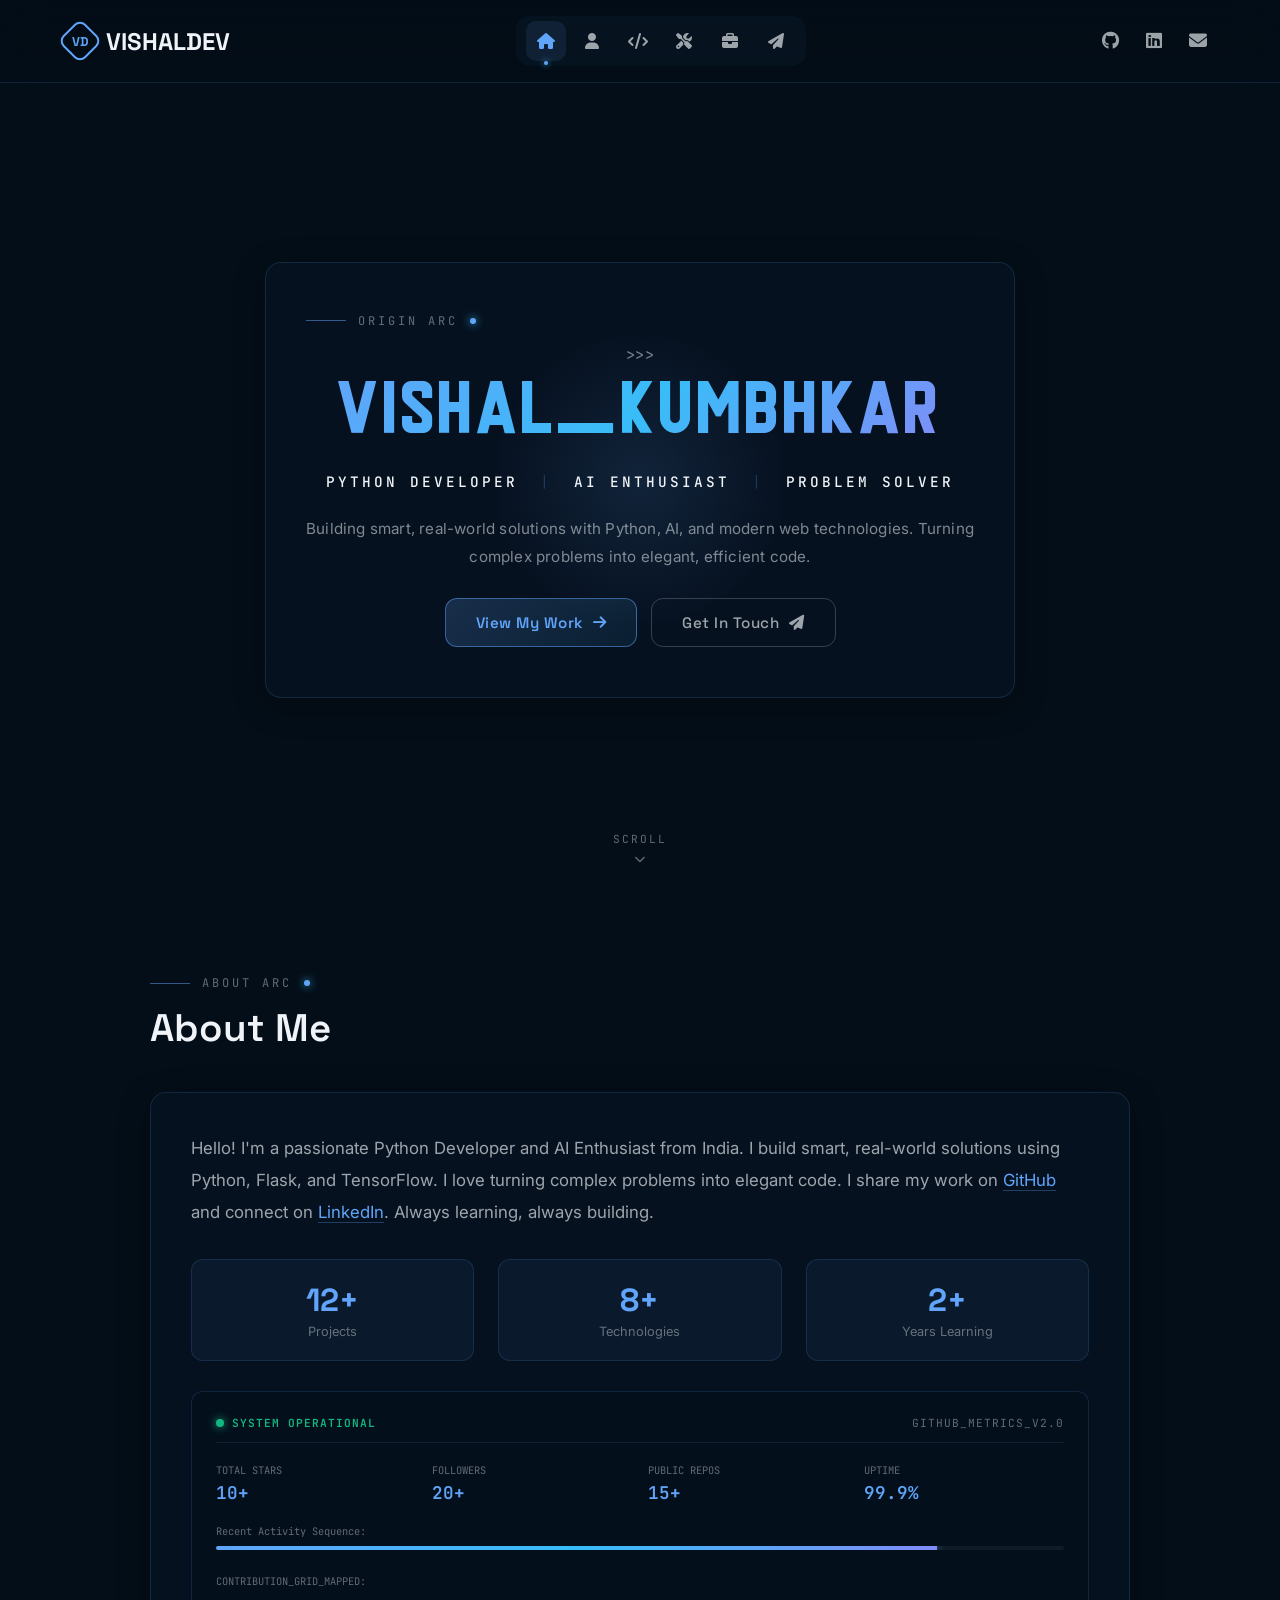
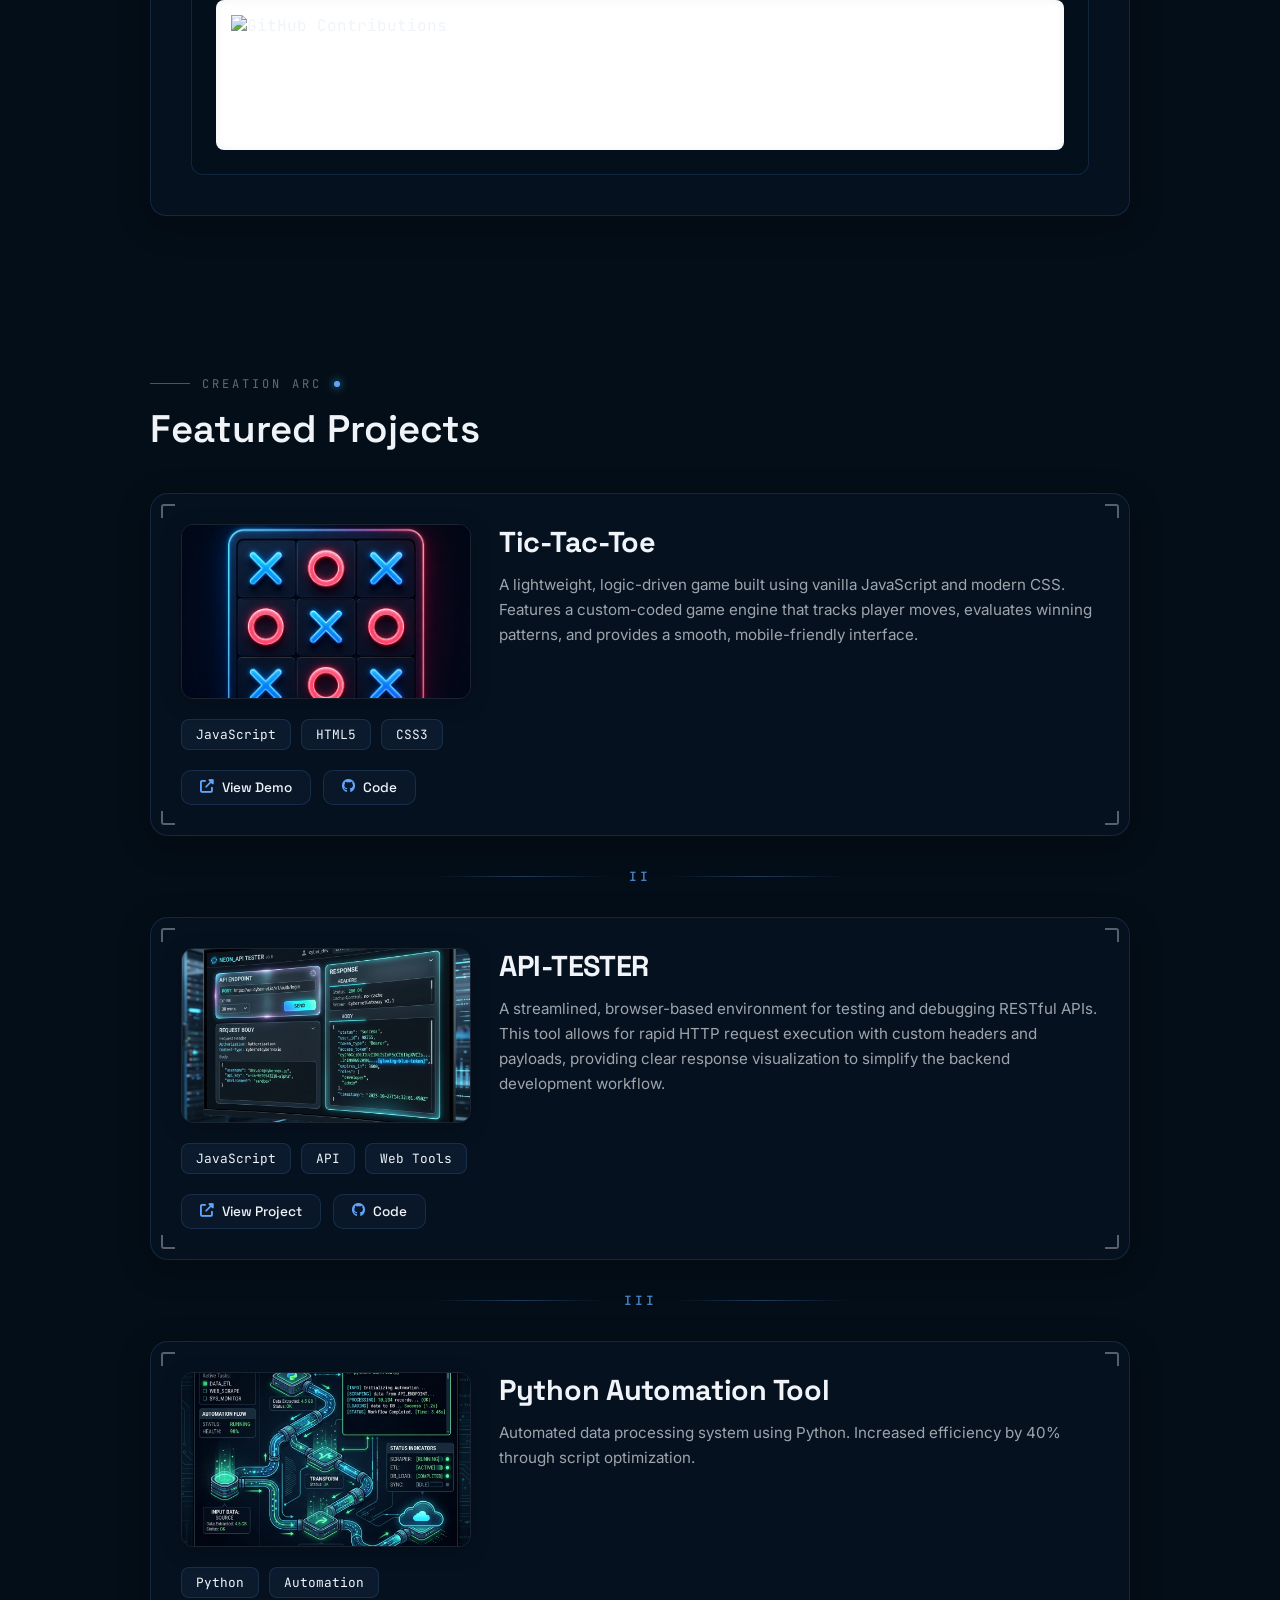
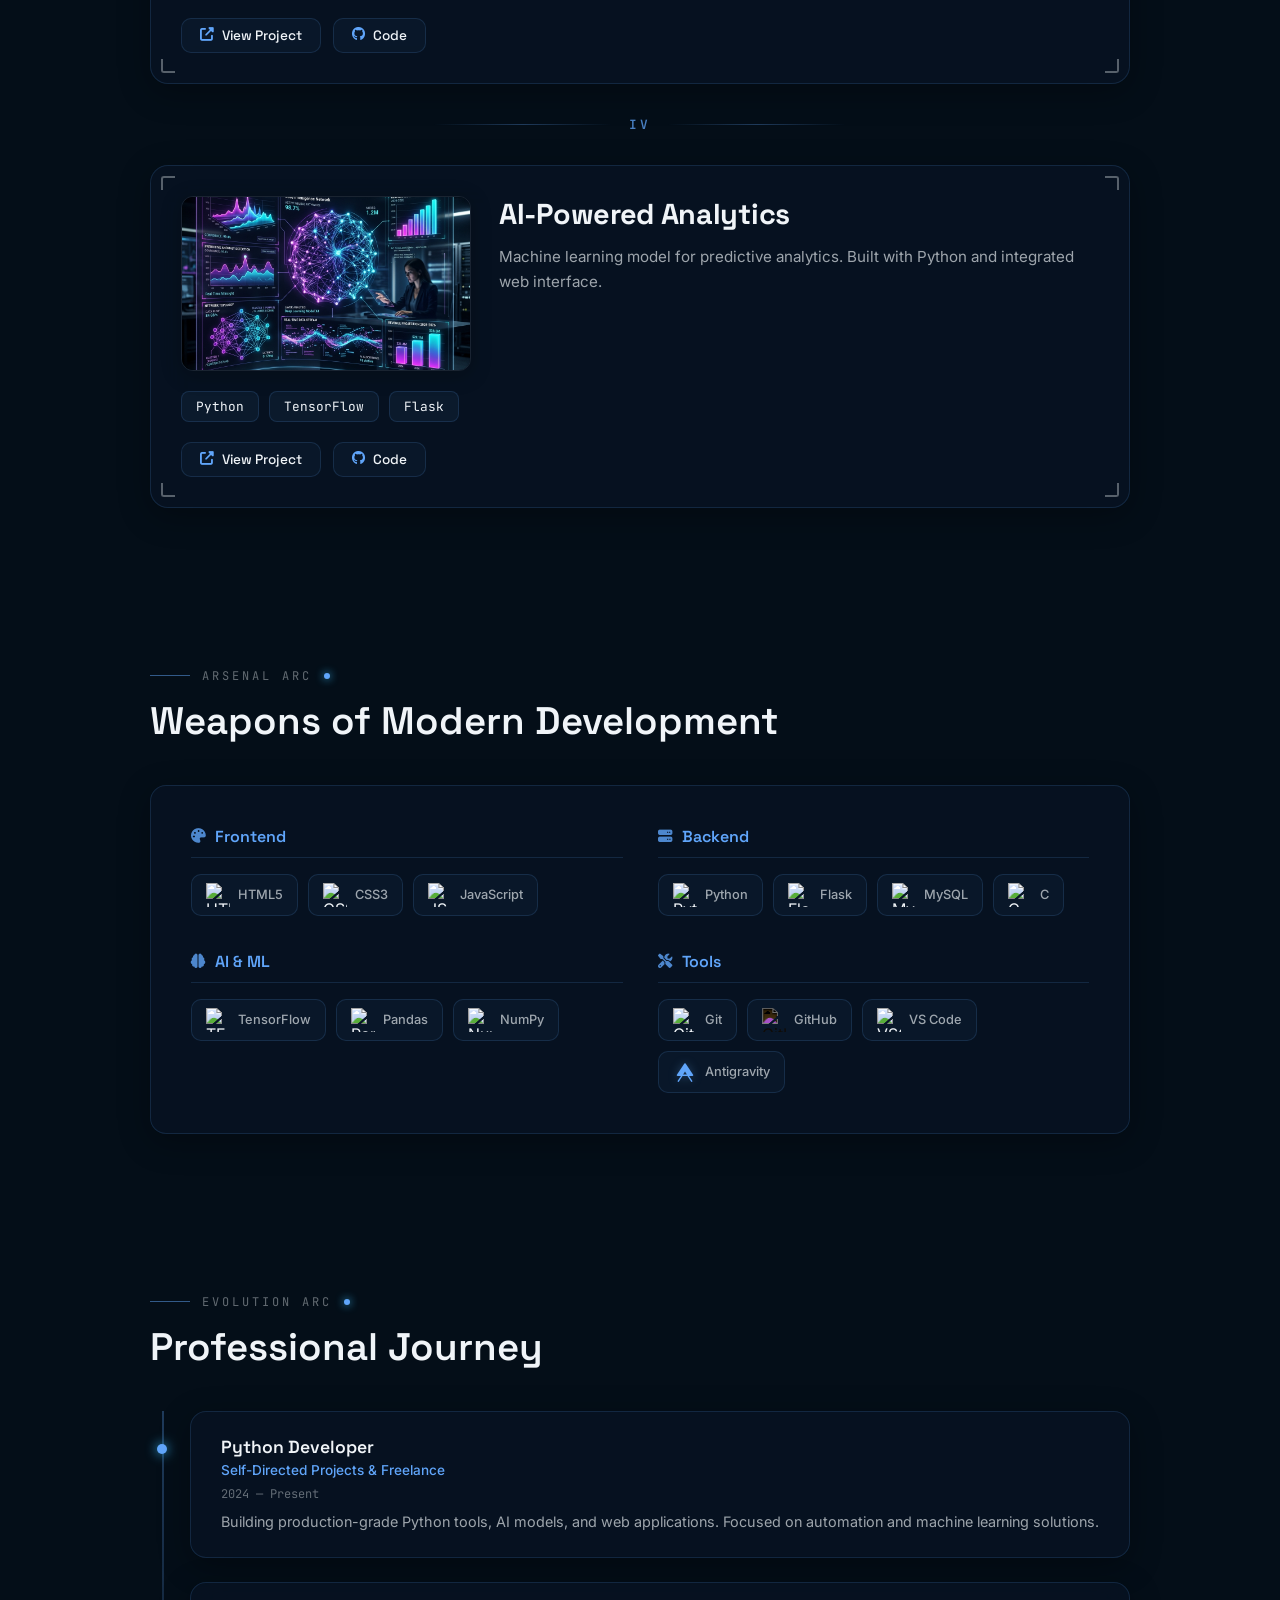
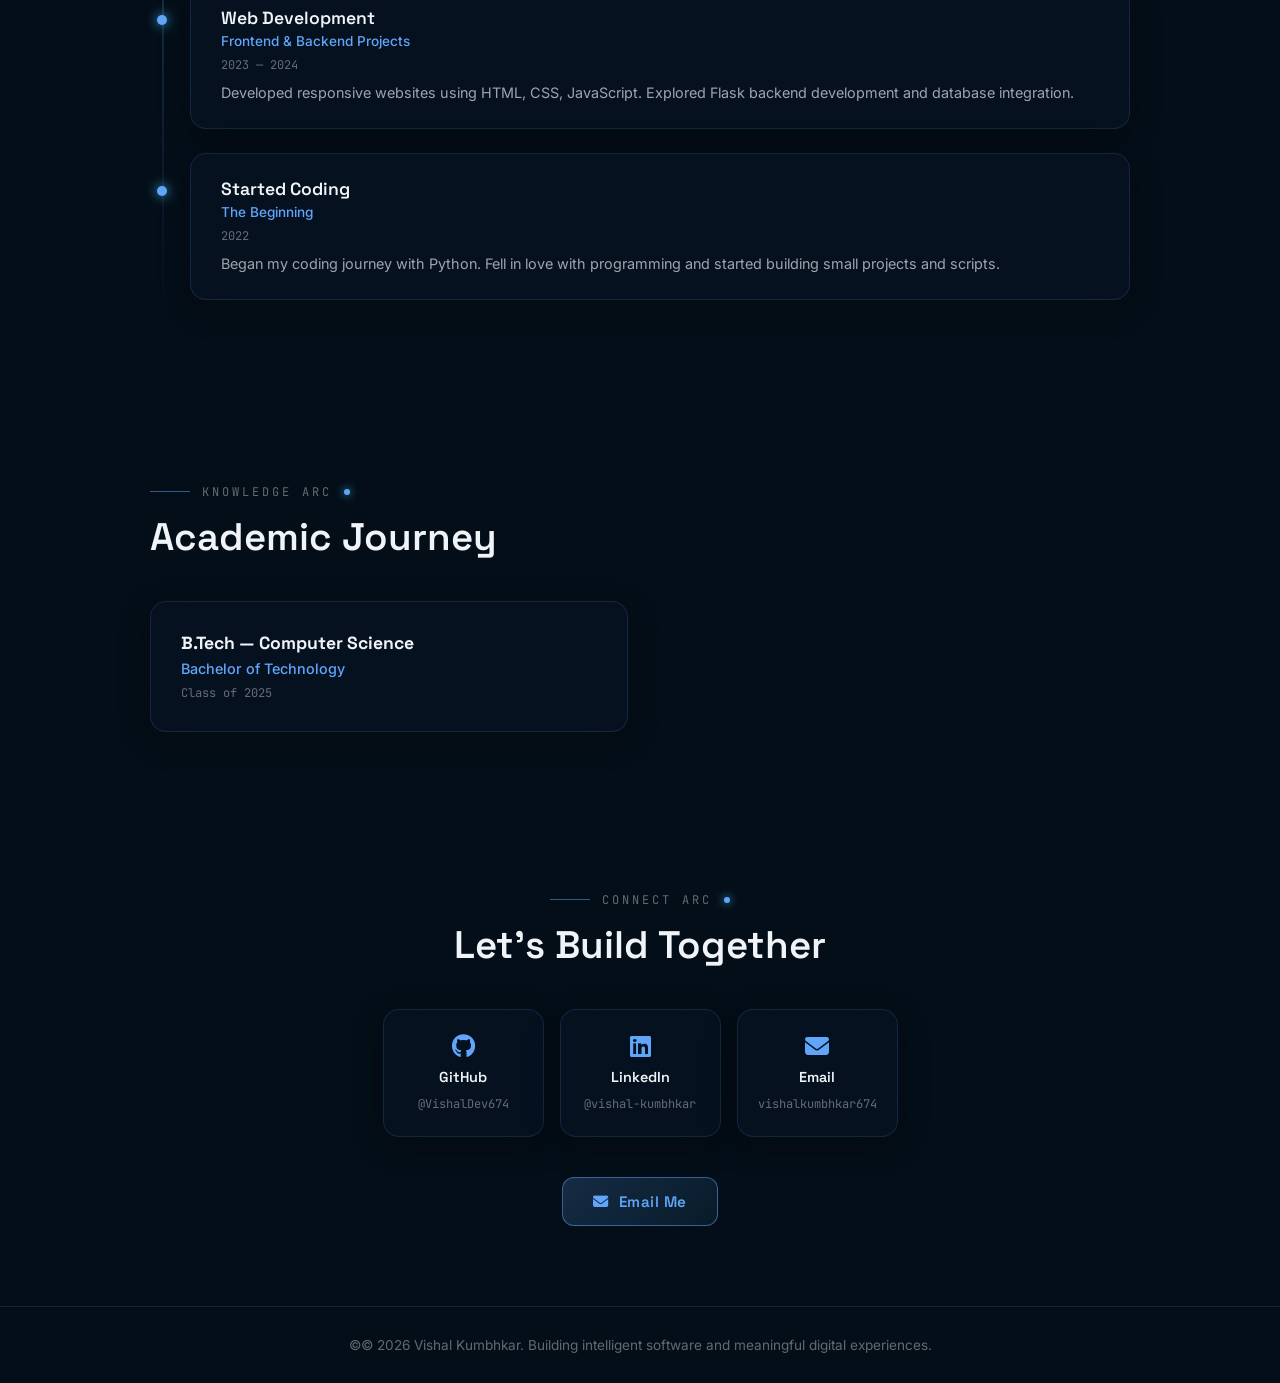
==== commit a590cd41: "chore: update name and footer text in index.html" ====
--- a/index.html
+++ b/index.html
@@ -32,7 +32,7 @@
     {
       "@context": "https://schema.org",
       "@type": "Person",
-      "name": "Vishal Kumar",
+      "name": "Vishal Kumbhkar",
       "alternateName": "VishalDev674",
       "url": "https://vishaldev674.github.io/Vishals-portfolio/",
       "jobTitle": "Python Developer & AI Enthusiast",
@@ -473,7 +473,7 @@
         </div>
     </section>
     <footer>
-        <p class="footer-text">&copy; 2026 Vishal Kumar. Built with ❤️ and Python</p>
+        <p class="footer-text">&copy;© 2026 Vishal Kumbhkar. Building intelligent software and meaningful digital experiences.</p>
     </footer>
 
     <script>
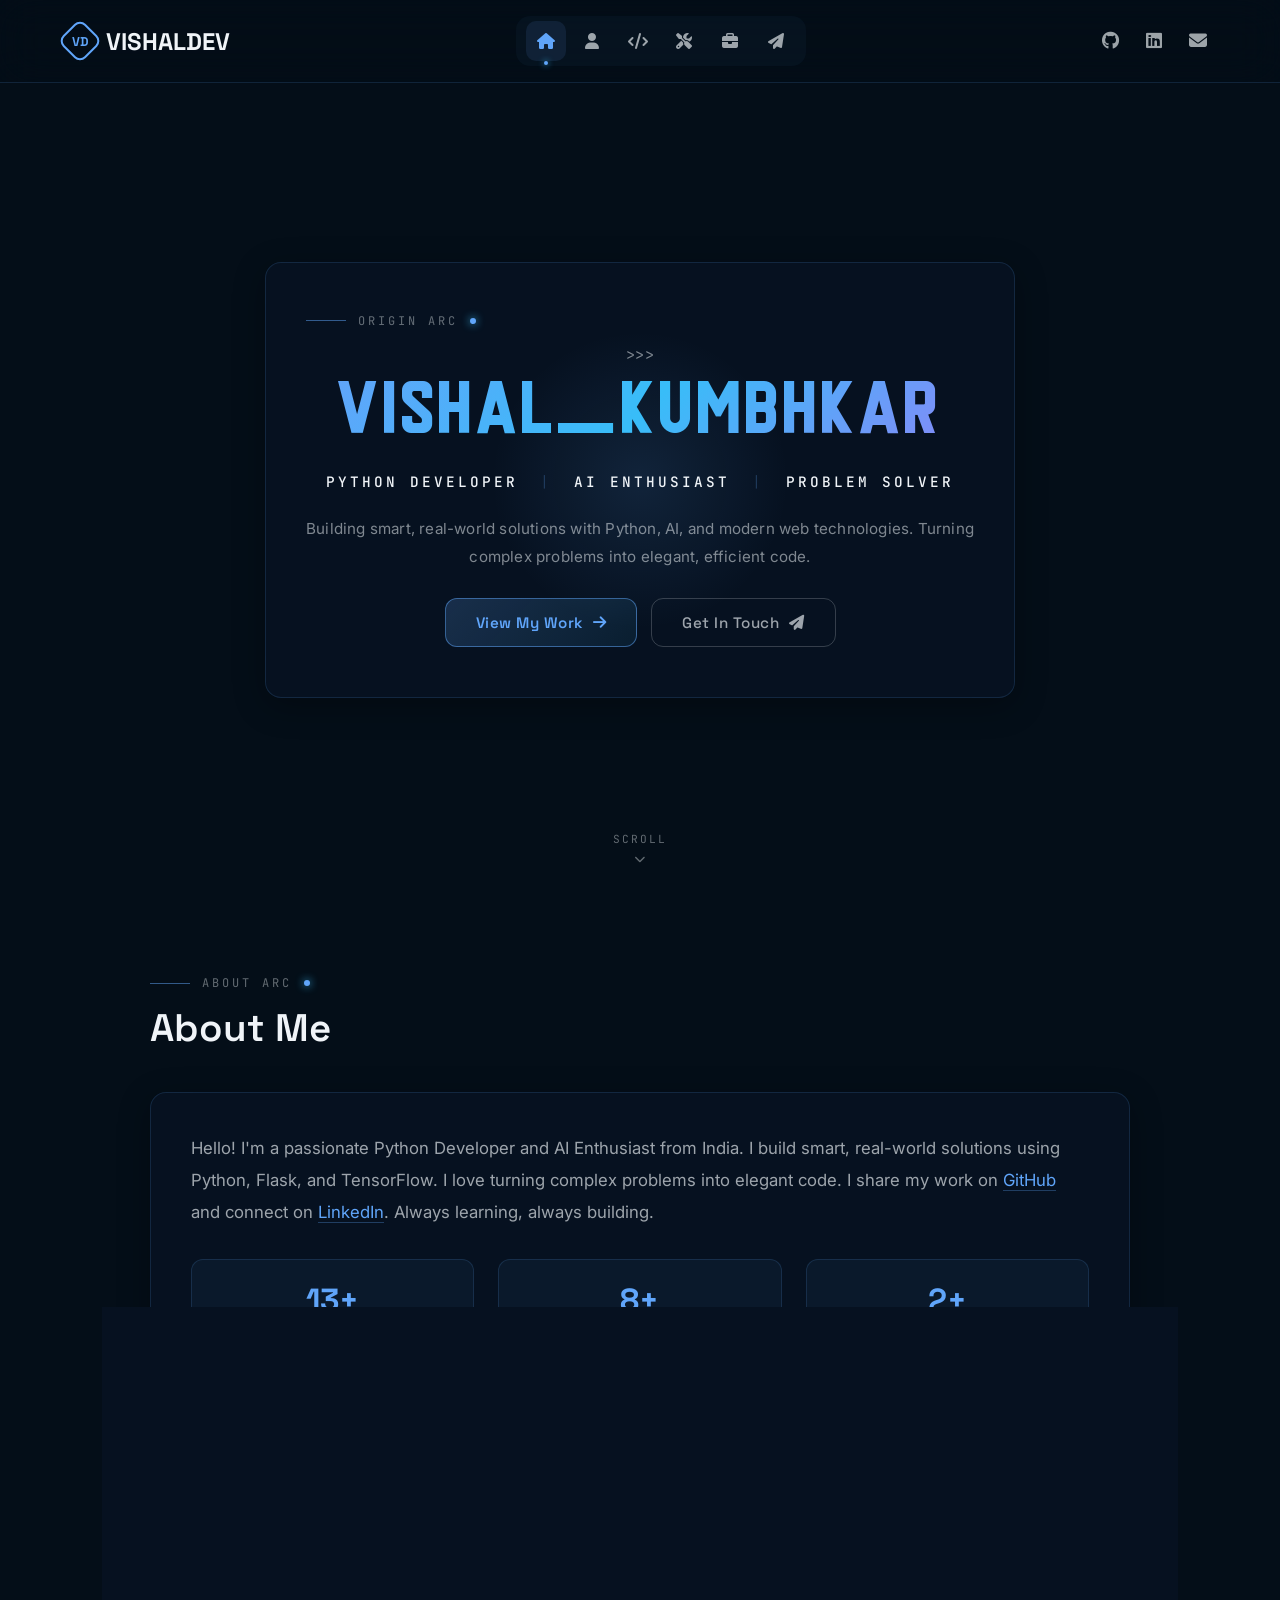
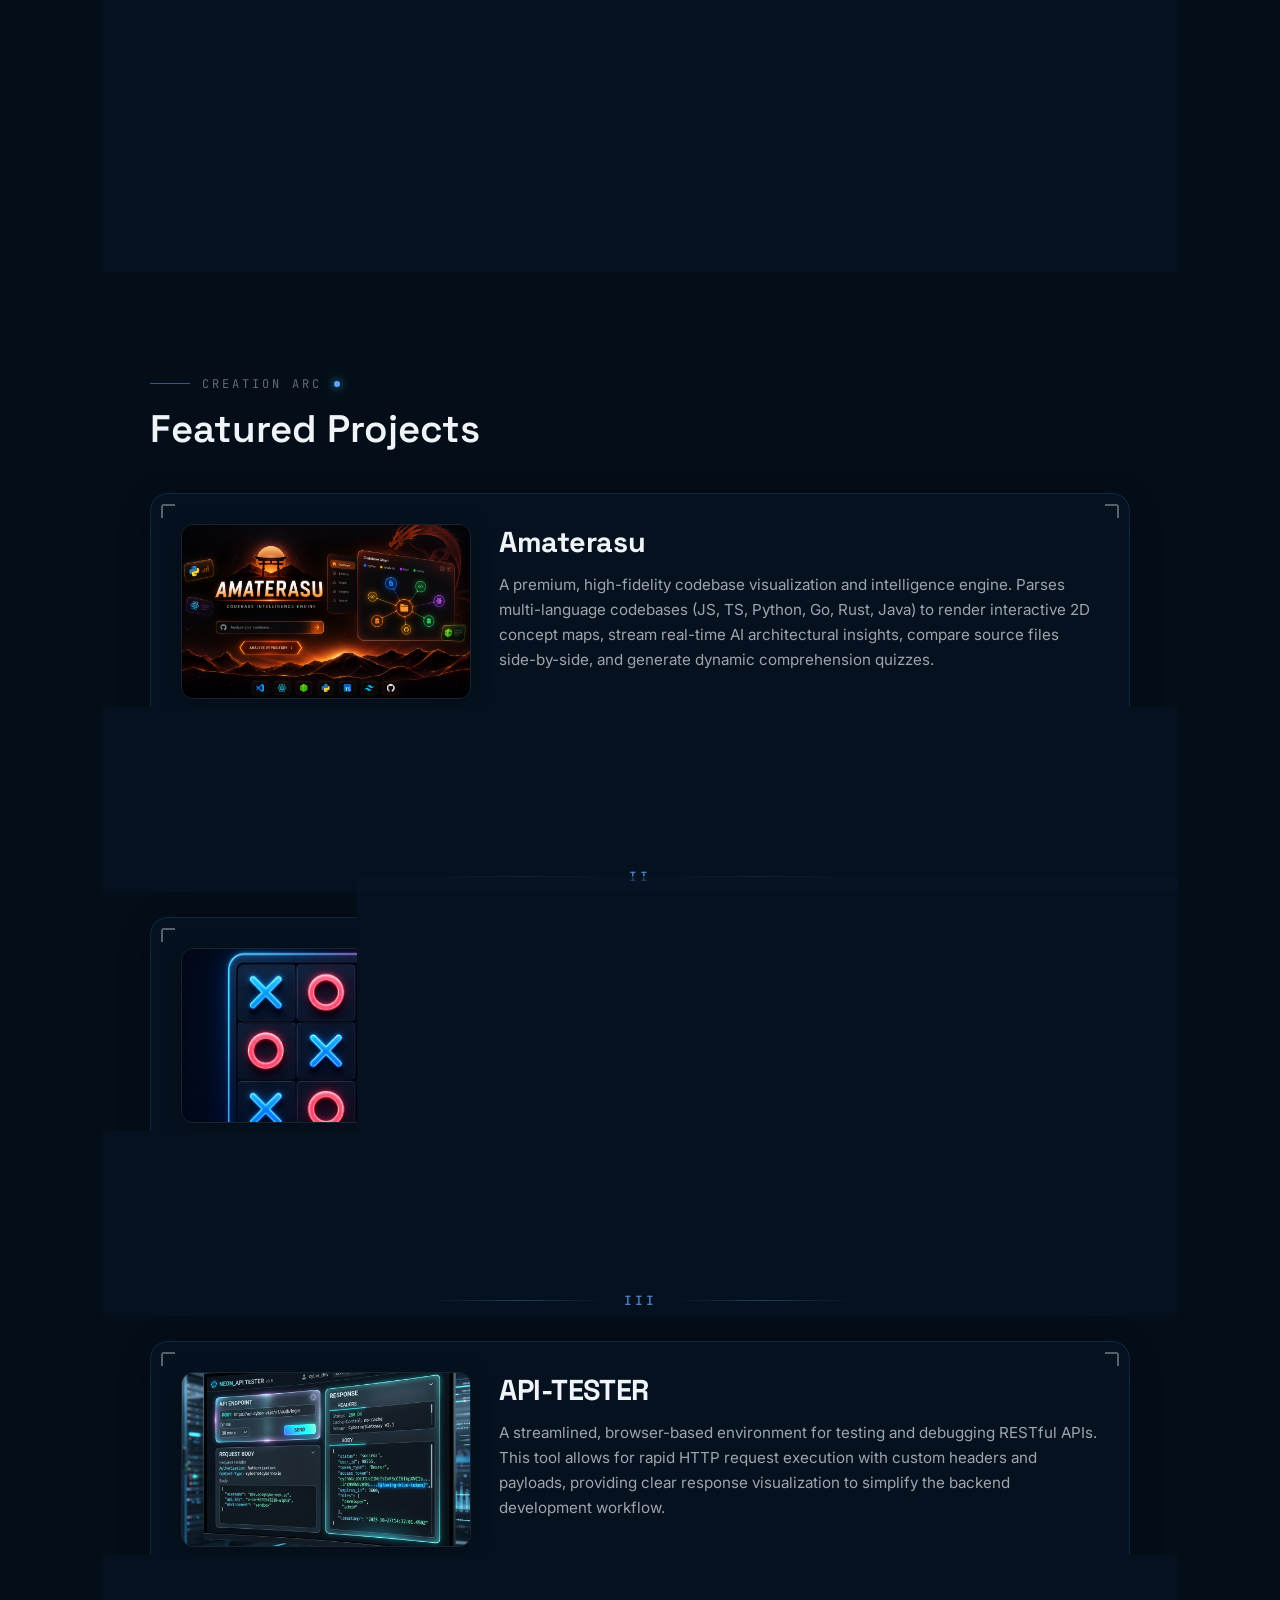
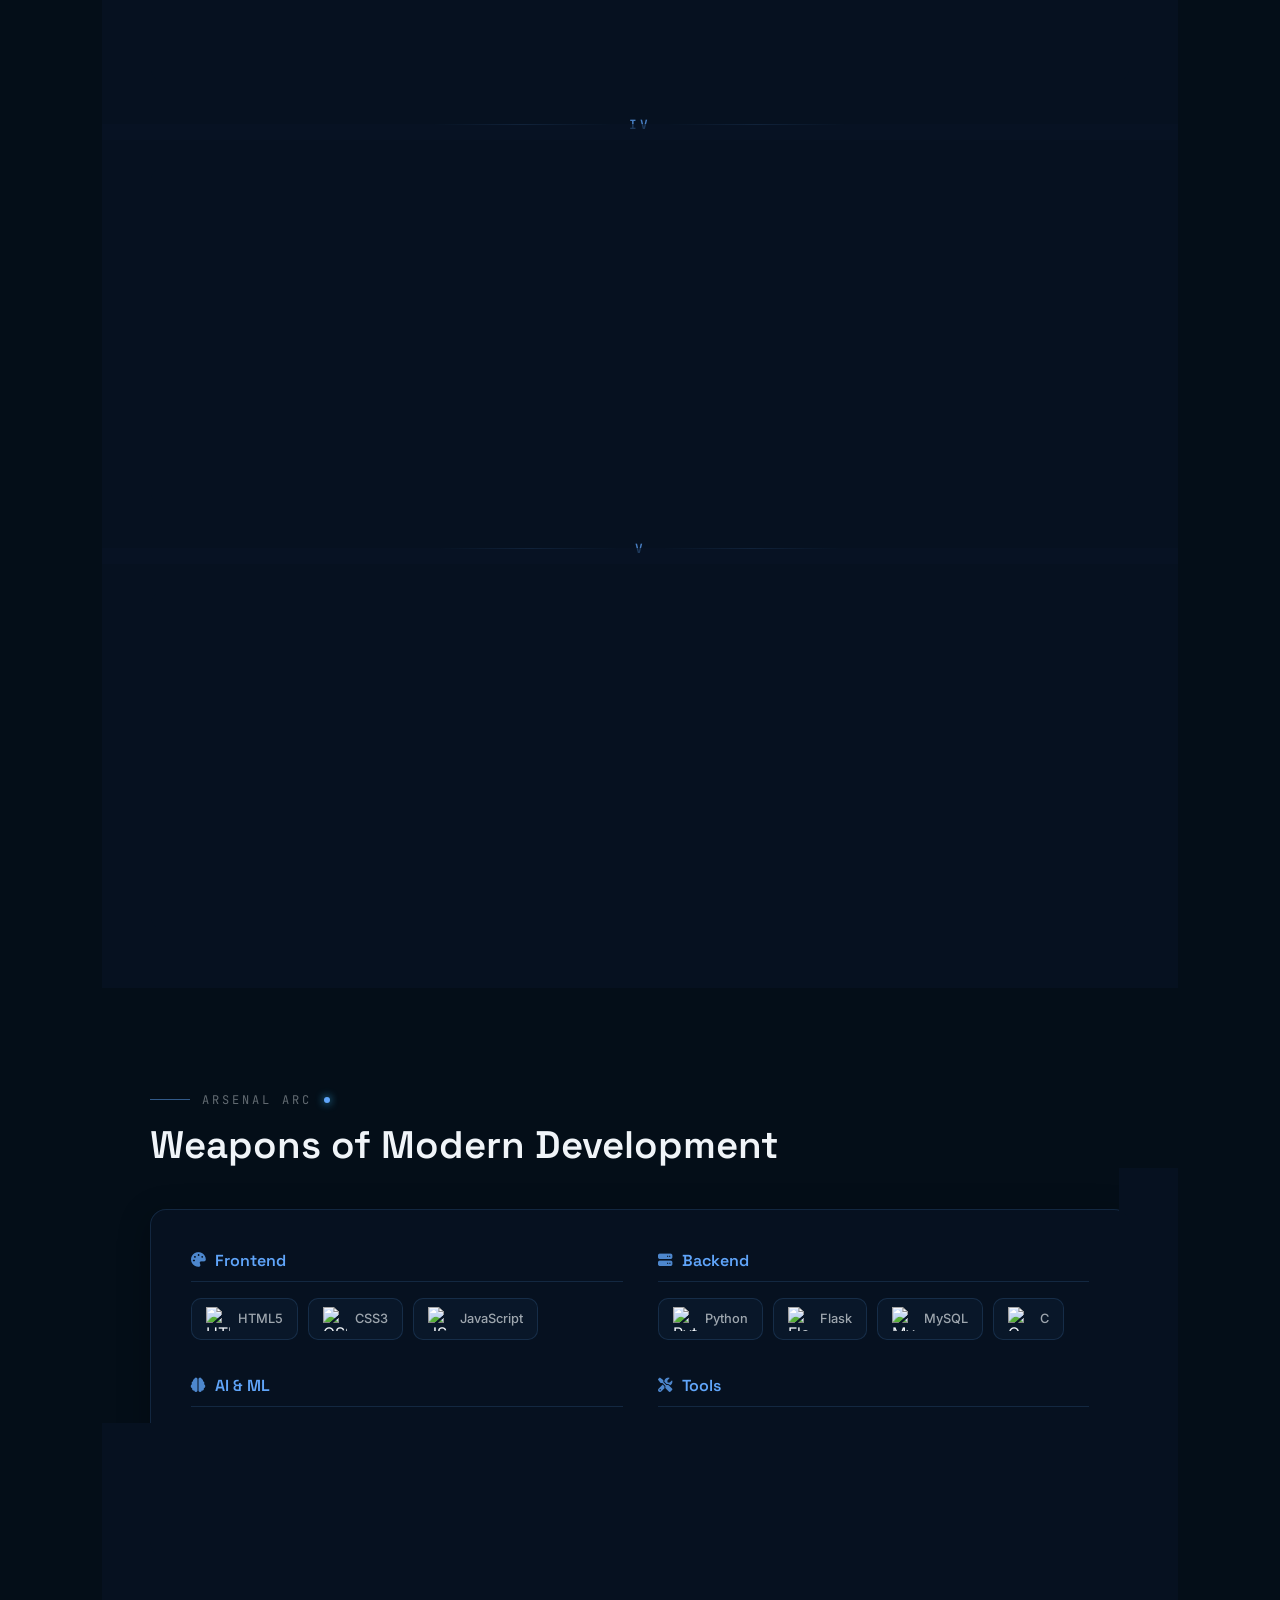
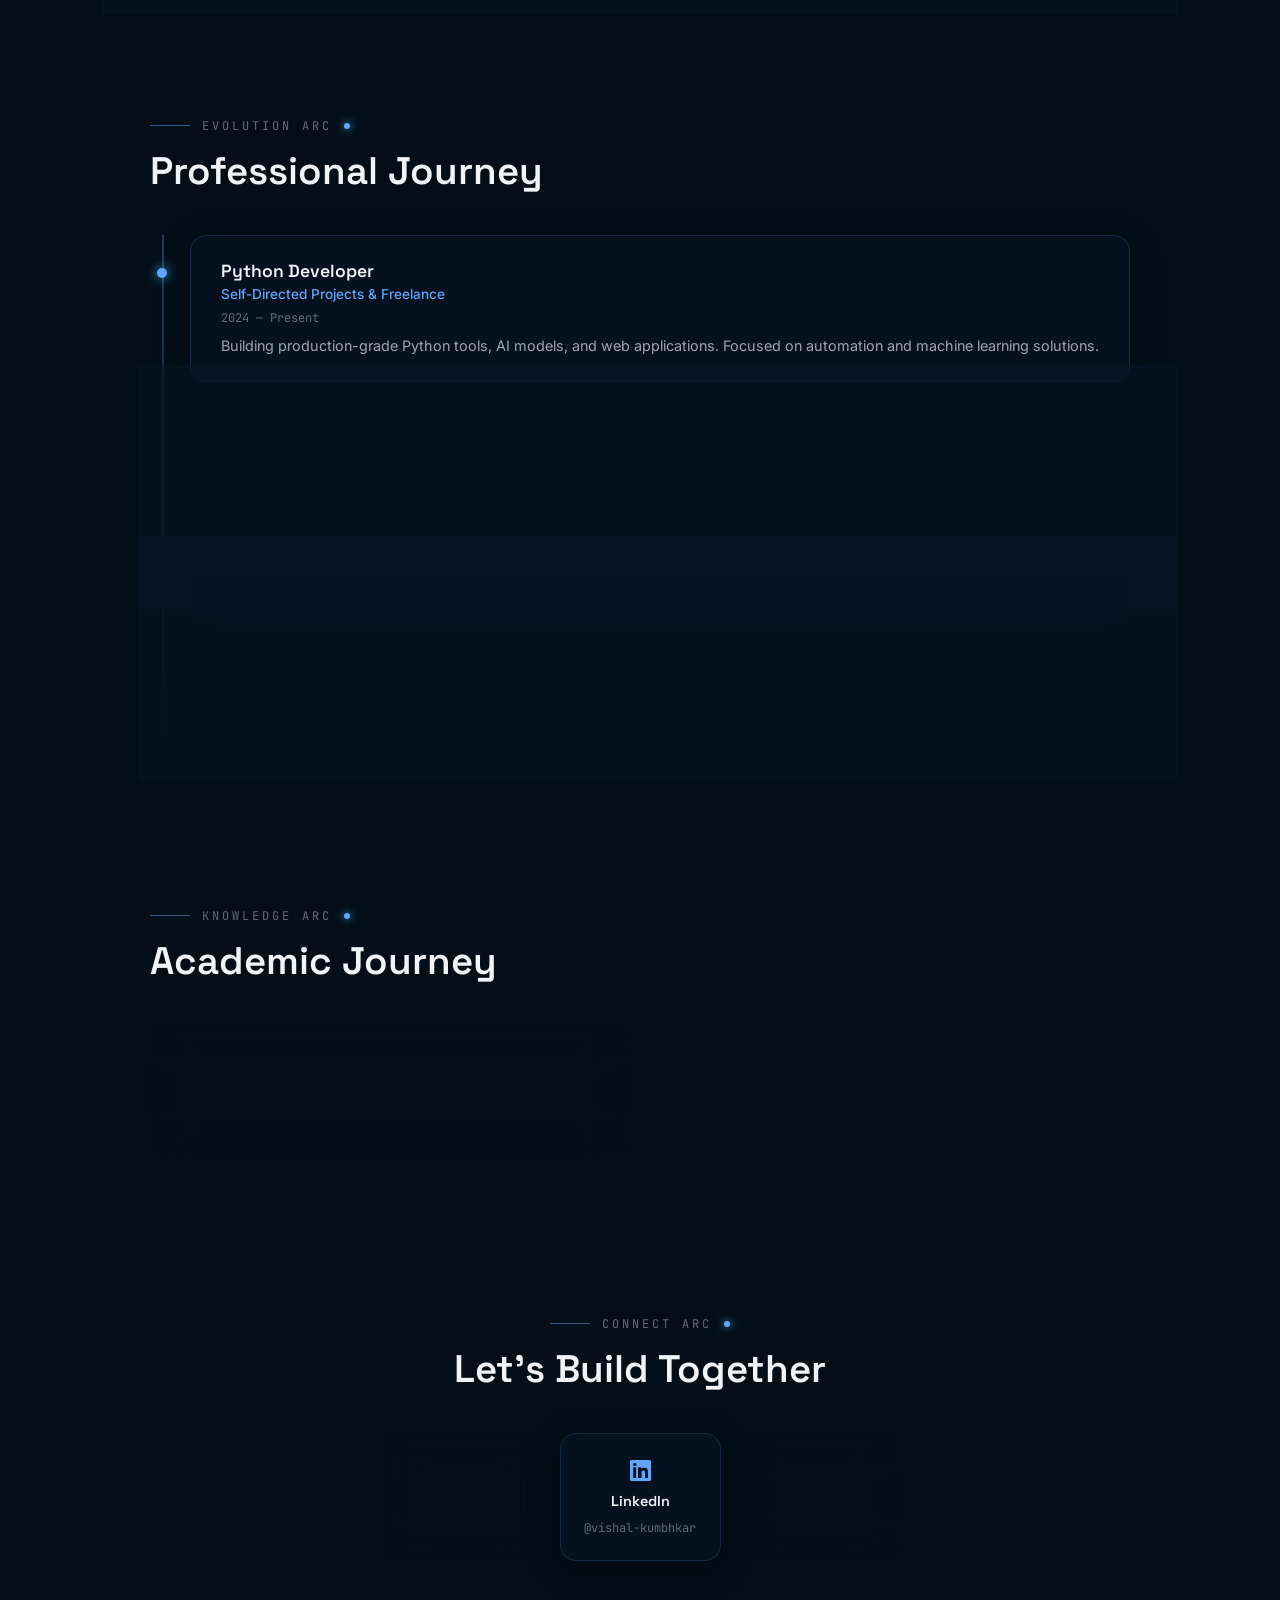
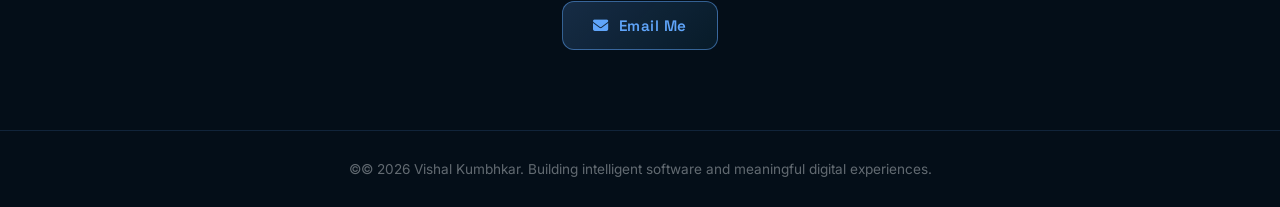
==== commit cd42d7ab: "feat: add Amaterasu project, update skills, and increment project count" ====
--- a/index.html
+++ b/index.html
@@ -42,7 +42,7 @@
         "https://github.com/VishalDev674",
         "https://linkedin.com/in/vishal-kumbhkar"
       ],
-      "knowsAbout": ["Python", "Flask", "TensorFlow", "Machine Learning", "HTML", "CSS", "JavaScript", "MySQL", "NumPy", "Pandas"],
+      "knowsAbout": ["Python", "Flask", "TensorFlow", "Machine Learning", "HTML", "CSS", "JavaScript", "React", "Node.js", "TypeScript", "MySQL", "NumPy", "Pandas"],
       "alumniOf": {
         "@type": "EducationalOrganization",
         "name": "B.Tech Computer Science, Class of 2025"
@@ -163,7 +163,7 @@
             <div class="about-card glass-card" data-reveal>
                 <p class="about-text">Hello! I'm a passionate Python Developer and AI Enthusiast from India. I build smart, real-world solutions using Python, Flask, and TensorFlow. I love turning complex problems into elegant code. I share my work on <a href="https://github.com/VishalDev674" target="_blank">GitHub</a> and connect on <a href="https://linkedin.com/in/vishal-kumbhkar" target="_blank">LinkedIn</a>. Always learning, always building.</p>
                 <div class="stats-grid">
-                    <div class="stat-item"><span class="stat-number" data-count="12">0</span><span class="stat-label">Projects</span></div>
+                    <div class="stat-item"><span class="stat-number" data-count="13">0</span><span class="stat-label">Projects</span></div>
                     <div class="stat-item"><span class="stat-number" data-count="8">0</span><span class="stat-label">Technologies</span></div>
                     <div class="stat-item"><span class="stat-number" data-count="2">0</span><span class="stat-label">Years Learning</span></div>
                 </div>
@@ -227,6 +227,45 @@
 
                     <div class="project-card-top">
                         <div class="project-image">
+                            <img src="images/amaterasu.png" alt="Amaterasu Codebase Intelligence Engine" loading="lazy">
+                        </div>
+                        <div class="project-text">
+                            <h3>Amaterasu</h3>
+                            <p>A premium, high-fidelity codebase visualization and intelligence engine. Parses multi-language codebases (JS, TS, Python, Go, Rust, Java) to render interactive 2D concept maps, stream real-time AI architectural insights, compare source files side-by-side, and generate dynamic comprehension quizzes.</p>
+                        </div>
+                    </div>
+                    <div class="project-tags">
+                        <span class="project-tag">React</span>
+                        <span class="project-tag">Node.js</span>
+                        <span class="project-tag">Python</span>
+                        <span class="project-tag">TypeScript</span>
+                        <span class="project-tag">AI / Groq LLM</span>
+                    </div>
+                    <div class="project-links">
+                        <a href="https://amaterasux.netlify.app/" target="_blank" class="project-btn">
+                            <i class="fas fa-external-link-alt"></i> View Demo
+                        </a>
+                        <a href="https://github.com/VishalDev674/Amaterasu" target="_blank" class="project-btn">
+                            <i class="fab fa-github"></i> Code
+                        </a>
+                    </div>
+                </div>
+
+                <div class="project-divider" data-reveal>
+                    <span class="divider-line"></span>
+                    <span class="divider-num">II</span>
+                    <span class="divider-line"></span>
+                </div>
+
+                <!-- Project 2 -->
+                <div class="project-card glass-card" data-reveal>
+                    <span class="card-bracket bracket-tl"></span>
+                    <span class="card-bracket bracket-tr"></span>
+                    <span class="card-bracket bracket-bl"></span>
+                    <span class="card-bracket bracket-br"></span>
+
+                    <div class="project-card-top">
+                        <div class="project-image">
                             <img src="images/tic_tac_toe.png" alt="Tic-Tac-Toe Game Screen" loading="lazy">
                         </div>
                         <div class="project-text">
@@ -251,11 +290,11 @@
 
                 <div class="project-divider" data-reveal>
                     <span class="divider-line"></span>
-                    <span class="divider-num">II</span>
+                    <span class="divider-num">III</span>
                     <span class="divider-line"></span>
                 </div>
 
-                <!-- Project 2 -->
+                <!-- Project 3 -->
                 <div class="project-card glass-card" data-reveal>
                     <span class="card-bracket bracket-tl"></span>
                     <span class="card-bracket bracket-tr"></span>
@@ -288,11 +327,11 @@
 
                 <div class="project-divider" data-reveal>
                     <span class="divider-line"></span>
-                    <span class="divider-num">III</span>
+                    <span class="divider-num">IV</span>
                     <span class="divider-line"></span>
                 </div>
 
-                <!-- Project 3 -->
+                <!-- Project 4 -->
                 <div class="project-card glass-card" data-reveal>
                     <span class="card-bracket bracket-tl"></span>
                     <span class="card-bracket bracket-tr"></span>
@@ -324,11 +363,11 @@
 
                 <div class="project-divider" data-reveal>
                     <span class="divider-line"></span>
-                    <span class="divider-num">IV</span>
+                    <span class="divider-num">V</span>
                     <span class="divider-line"></span>
                 </div>
 
-                <!-- Project 4 -->
+                <!-- Project 5 -->
                 <div class="project-card glass-card" data-reveal>
                     <span class="card-bracket bracket-tl"></span>
                     <span class="card-bracket bracket-tr"></span>
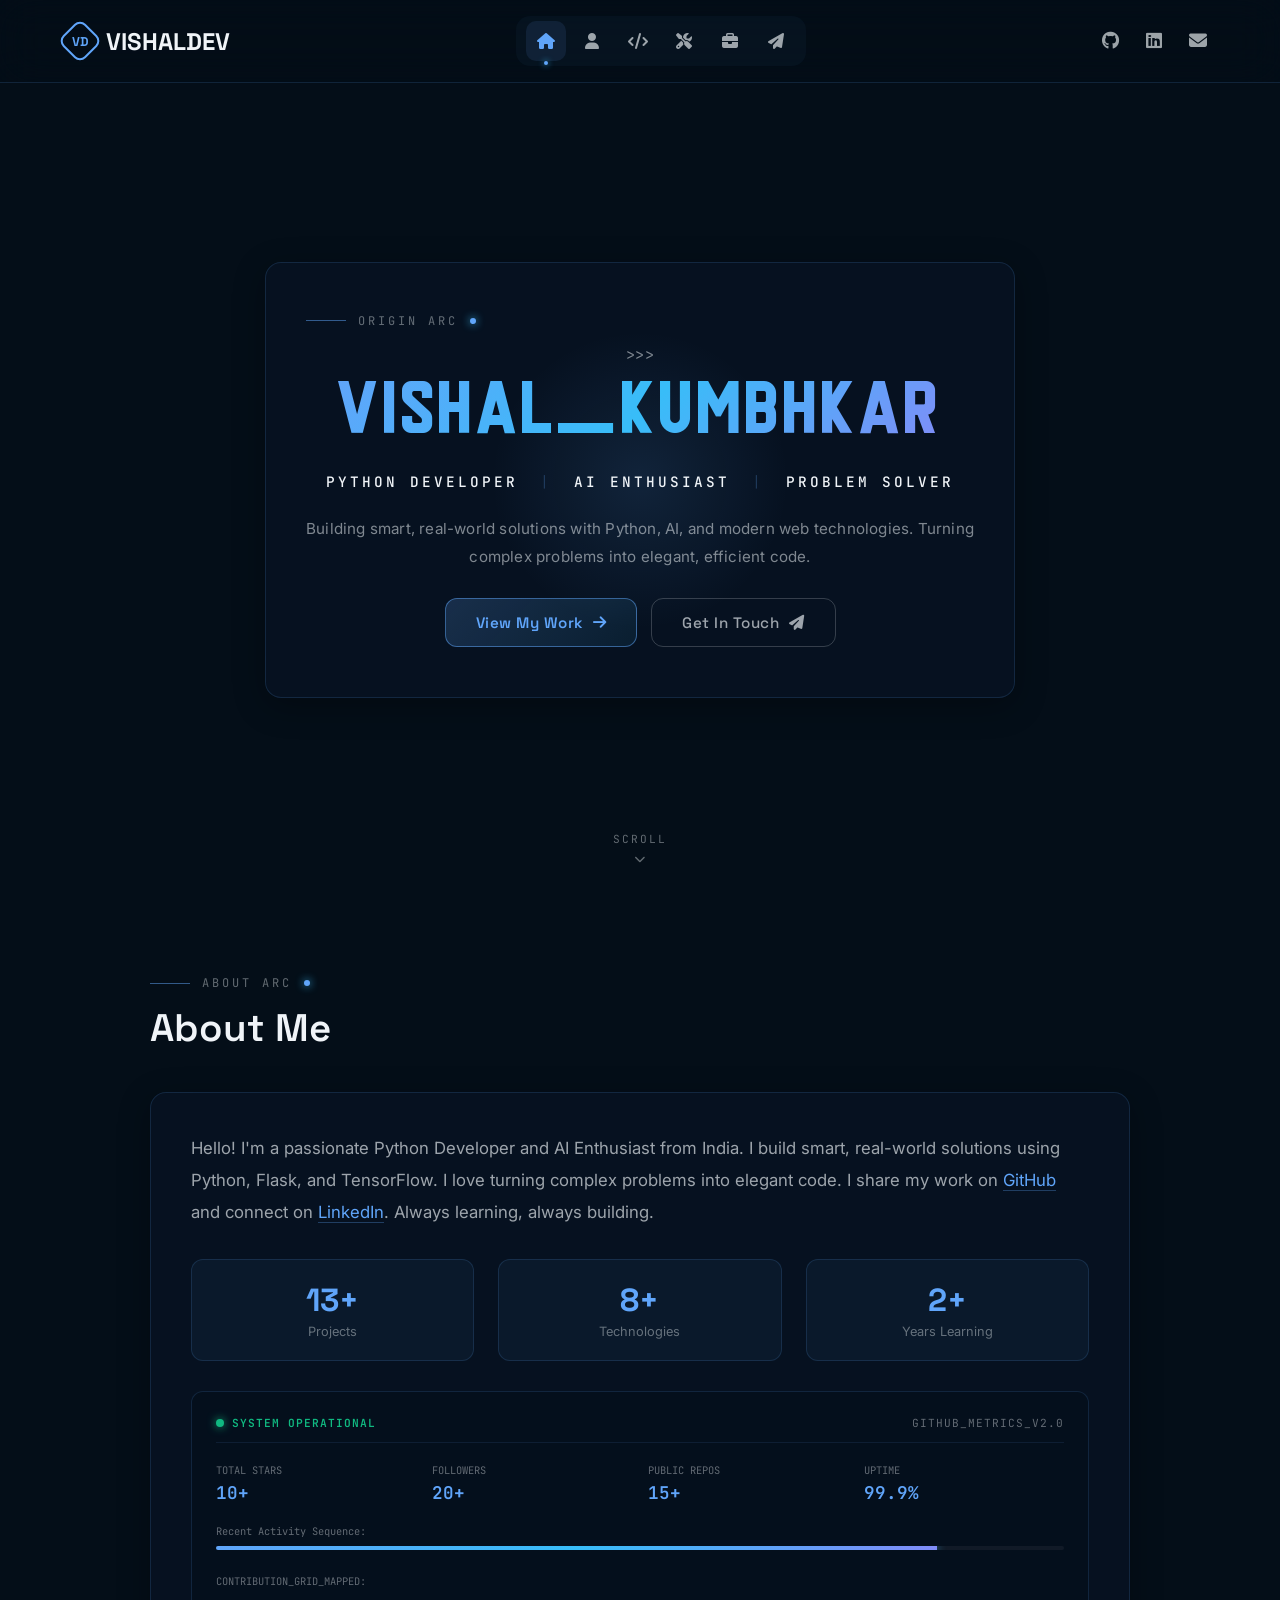
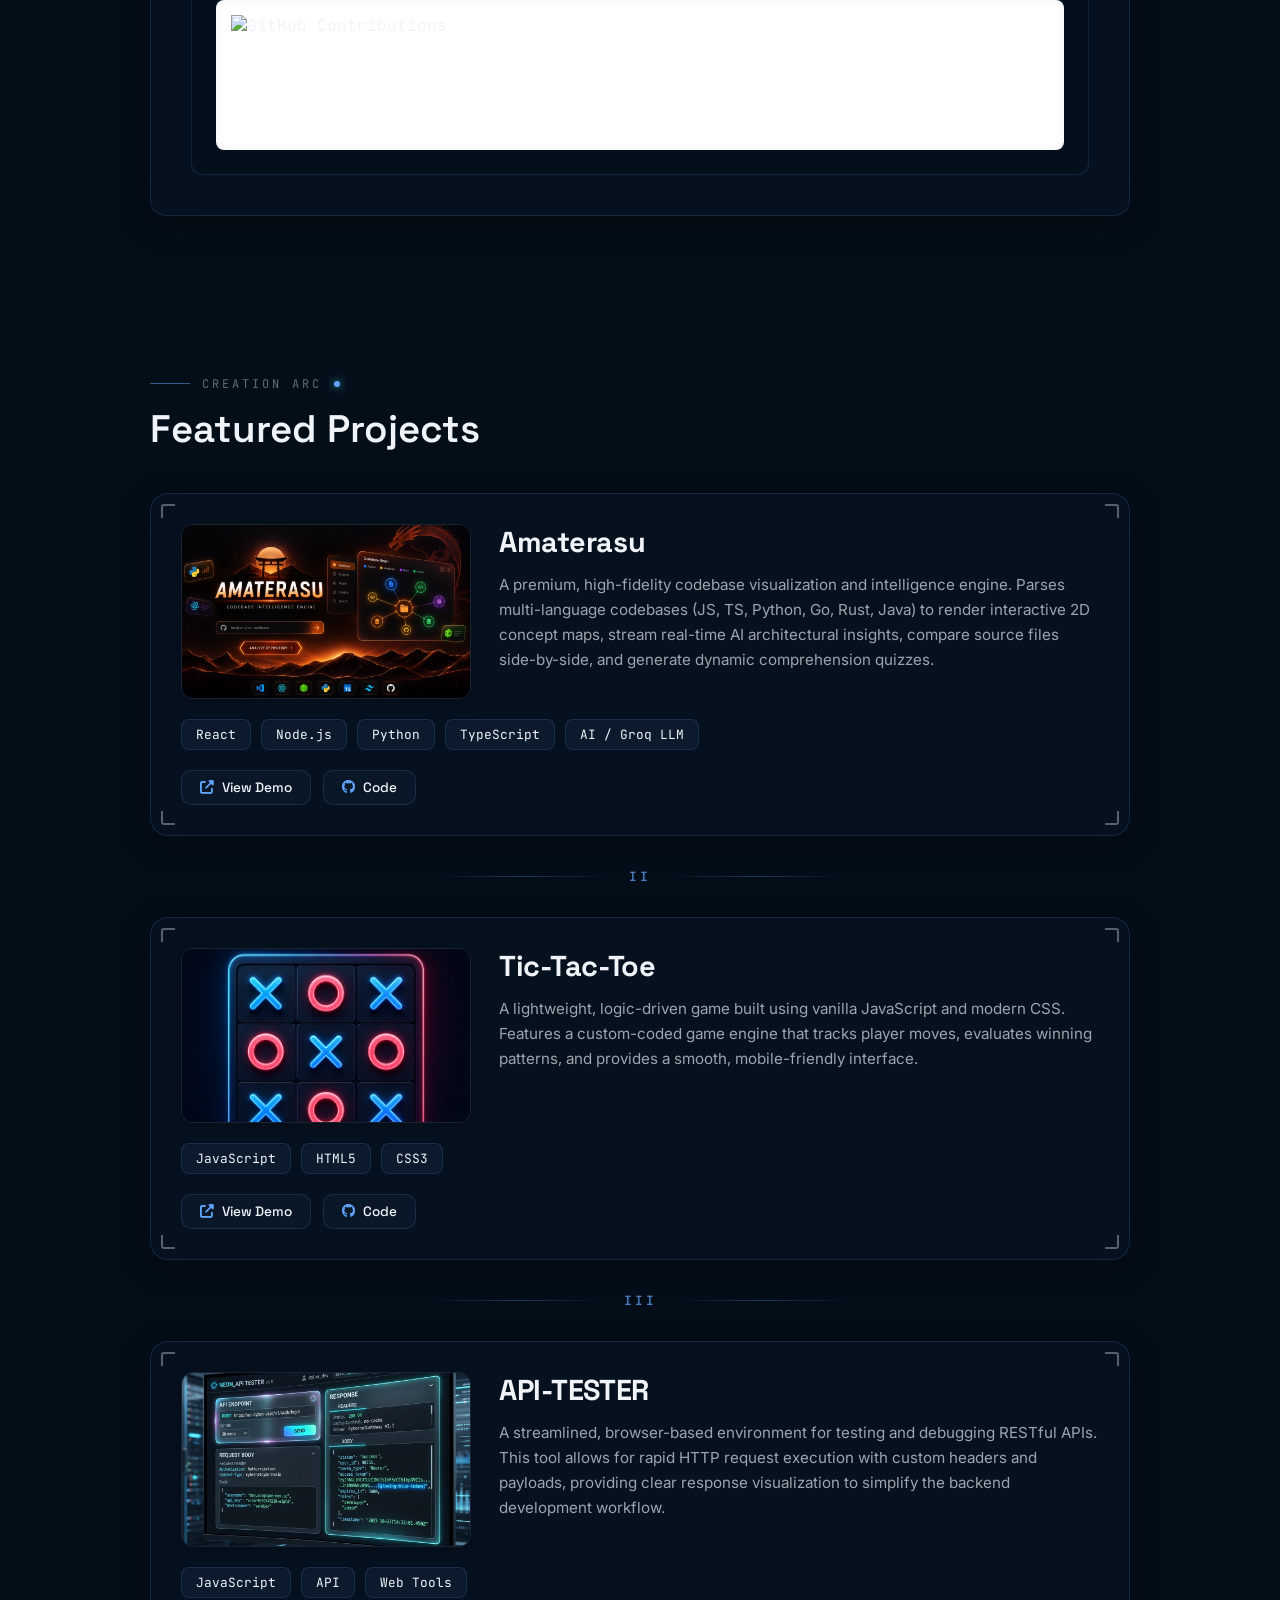
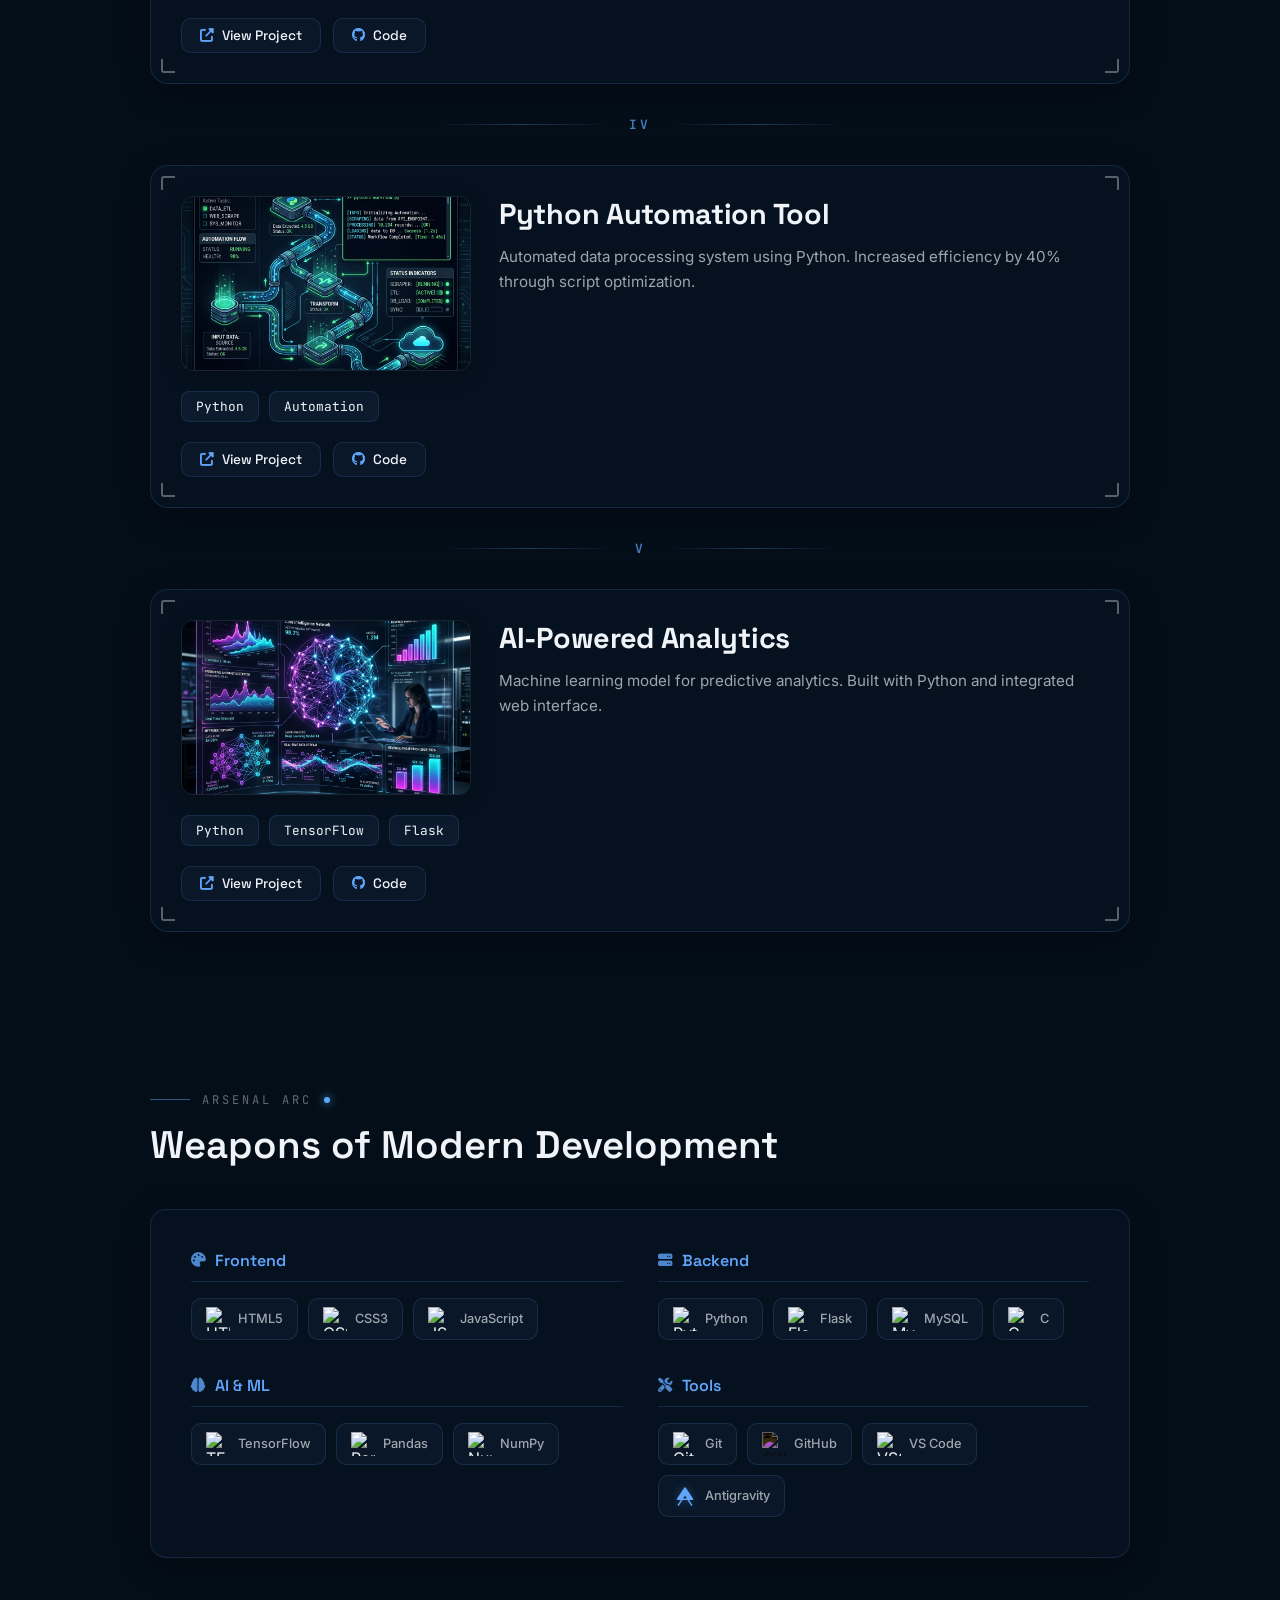
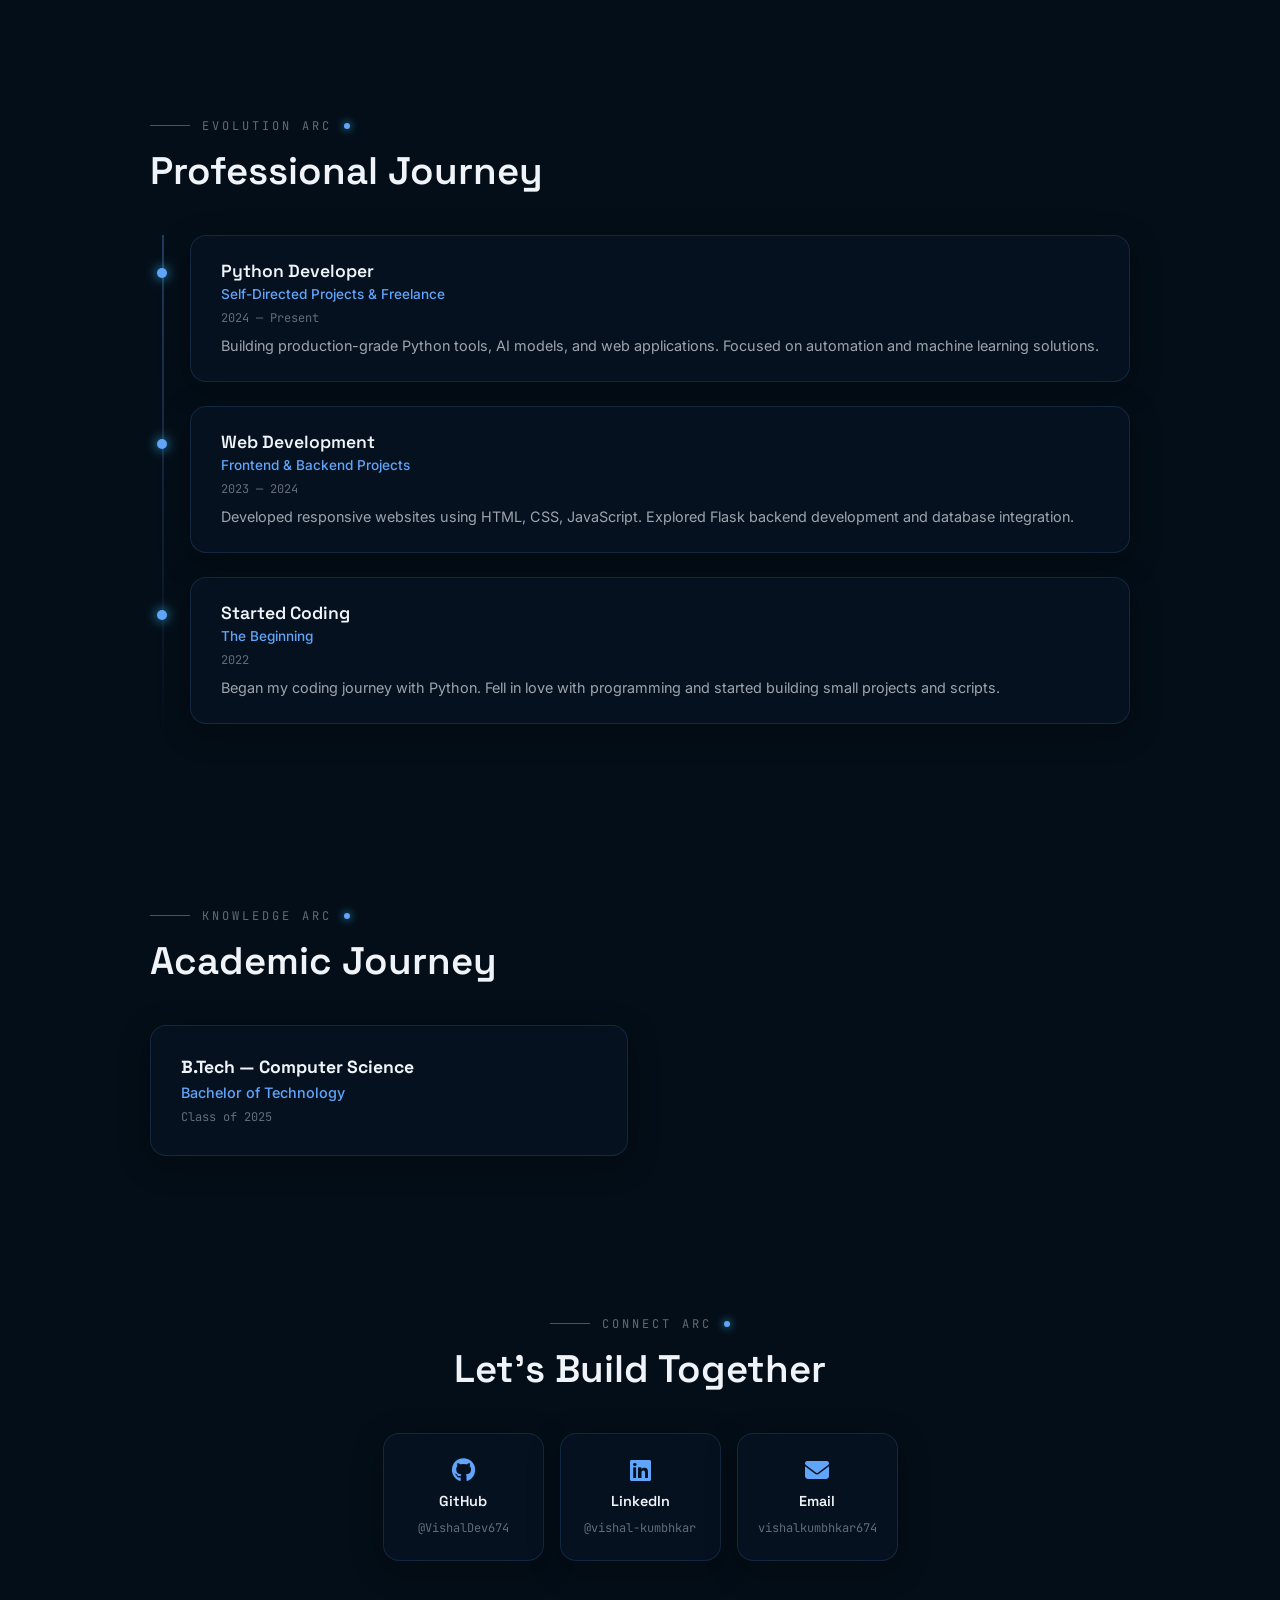
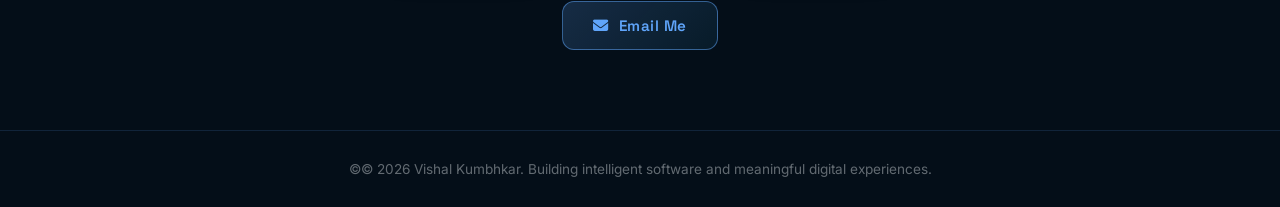
==== commit 22e70c3e: "feat: add interactive 3D spring tilt effect and dynamic glare to project cards" ====
--- a/index.html
+++ b/index.html
@@ -675,6 +675,114 @@
             }
         }
         fetchGitHubStats();
+
+        // ── 3D SPRING TILT for Project Cards ─────────────────────────────────────
+        (function initTiltCards() {
+            /**
+             * Spring physics matching framer-motion: damping=15, stiffness=150.
+             * Each card maintains its own state so they are independent.
+             */
+            const SPRING_STIFFNESS = 150;
+            const SPRING_DAMPING   = 15;
+            const MAX_TILT         = 5; // degrees — subtle tilt
+
+            const cards = document.querySelectorAll('.project-card');
+
+            cards.forEach(card => {
+                // ── Wrap card in perspective container ──────────────────────────
+                const wrap = document.createElement('div');
+                wrap.className = 'project-card-tilt-wrap';
+                card.parentNode.insertBefore(wrap, card);
+                wrap.appendChild(card);
+
+                // ── Inject glare overlay ─────────────────────────────────────────
+                const glare = document.createElement('div');
+                glare.className = 'project-card-glare';
+                card.appendChild(glare);
+
+                // ── Spring state ─────────────────────────────────────────────────
+                let targetRotX = 0, targetRotY = 0;
+                let currentRotX = 0, currentRotY = 0;
+                let velX = 0, velY = 0;
+                let rafId = null;
+                let isHovered = false;
+
+                // ── Spring step (runs in rAF) ────────────────────────────────────
+                function springStep() {
+                    const dt = 1 / 60; // assume 60fps
+
+                    // Spring force: F = -k * displacement - c * velocity
+                    const forceX = -SPRING_STIFFNESS * (currentRotX - targetRotX) - SPRING_DAMPING * velX;
+                    const forceY = -SPRING_STIFFNESS * (currentRotY - targetRotY) - SPRING_DAMPING * velY;
+
+                    velX += forceX * dt;
+                    velY += forceY * dt;
+                    currentRotX += velX * dt;
+                    currentRotY += velY * dt;
+
+                    applyTransform();
+
+                    // Settle check
+                    const settled =
+                        Math.abs(currentRotX - targetRotX) < 0.01 &&
+                        Math.abs(currentRotY - targetRotY) < 0.01 &&
+                        Math.abs(velX) < 0.01 &&
+                        Math.abs(velY) < 0.01;
+
+                    if (!settled) {
+                        rafId = requestAnimationFrame(springStep);
+                    } else {
+                        currentRotX = targetRotX;
+                        currentRotY = targetRotY;
+                        velX = velY = 0;
+                        applyTransform();
+                        rafId = null;
+                    }
+                }
+
+                function applyTransform() {
+                    // Small translateZ lift on hover for depth
+                    const lift = isHovered ? 6 : 0;
+                    card.style.transform =
+                        `rotateX(${currentRotX}deg) rotateY(${currentRotY}deg) translateZ(${lift}px)`;
+                }
+
+                function startSpring() {
+                    if (!rafId) rafId = requestAnimationFrame(springStep);
+                }
+
+                // ── Mouse move handler ───────────────────────────────────────────
+                card.addEventListener('mousemove', e => {
+                    const rect = card.getBoundingClientRect();
+                    const xPct = (e.clientX - rect.left) / rect.width  - 0.5; // -0.5 .. +0.5
+                    const yPct = (e.clientY - rect.top)  / rect.height - 0.5;
+
+                    // framer-motion mapping: rotateX maps Y, rotateY maps X
+                    targetRotX = -yPct * MAX_TILT * 2;   // positive Y → card tilts back
+                    targetRotY =  xPct * MAX_TILT * 2;   // positive X → card tilts right
+
+                    // Glare follows mouse
+                    const glareX = (e.clientX - rect.left) / rect.width  * 100;
+                    const glareY = (e.clientY - rect.top)  / rect.height * 100;
+                    glare.style.background =
+                        `radial-gradient(circle at ${glareX}% ${glareY}%, rgba(255,255,255,0.13) 0%, rgba(255,255,255,0.04) 40%, transparent 70%)`;
+
+                    startSpring();
+                });
+
+                card.addEventListener('mouseenter', () => {
+                    isHovered = true;
+                });
+
+                card.addEventListener('mouseleave', () => {
+                    isHovered = false;
+                    targetRotX = 0;
+                    targetRotY = 0;
+                    startSpring();
+                });
+            });
+        })();
+
 
         // Mobile Menu Toggle Logic
         const mobileMenuBtn = document.getElementById('mobileMenuBtn');
--- a/style.css
+++ b/style.css
@@ -724,6 +724,12 @@
   margin: 0 auto;
 }
 
+/* 3D Tilt: each card gets its own perspective context */
+.project-card-tilt-wrap {
+  perspective: 900px;
+  width: 100%;
+}
+
 .project-card {
   position: relative;
   padding: 30px;
@@ -736,13 +742,40 @@
   -webkit-backdrop-filter: blur(20px);
   border: 1px solid var(--border-subtle);
   border-radius: 18px;
-  transition: all 0.4s cubic-bezier(0.4, 0, 0.2, 1);
+  transform-style: preserve-3d;
+  will-change: transform;
+  /* transition is handled by JS spring — only border/shadow animate via CSS */
+  transition: border-color 0.4s cubic-bezier(0.4, 0, 0.2, 1),
+              box-shadow 0.4s cubic-bezier(0.4, 0, 0.2, 1);
 }
 
 .project-card:hover {
   border-color: var(--border-hover);
-  box-shadow: 0 0 30px rgba(96,165,250,0.12), 0 12px 40px rgba(0,0,0,0.4);
-  transform: translateY(-3px);
+  box-shadow:
+    0 0 40px rgba(96,165,250,0.16),
+    0 20px 60px rgba(0,0,0,0.5),
+    0 0 0 1px rgba(96,165,250,0.08) inset;
+}
+
+/* Glare highlight that follows the mouse */
+.project-card-glare {
+  position: absolute;
+  inset: 0;
+  border-radius: 18px;
+  pointer-events: none;
+  z-index: 10;
+  opacity: 0;
+  transition: opacity 0.4s ease;
+  background: radial-gradient(
+    circle at 50% 50%,
+    rgba(255,255,255,0.12) 0%,
+    rgba(255,255,255,0.04) 40%,
+    transparent 70%
+  );
+}
+
+.project-card:hover .project-card-glare {
+  opacity: 0;
 }
 
 /* Corner HUD Brackets */
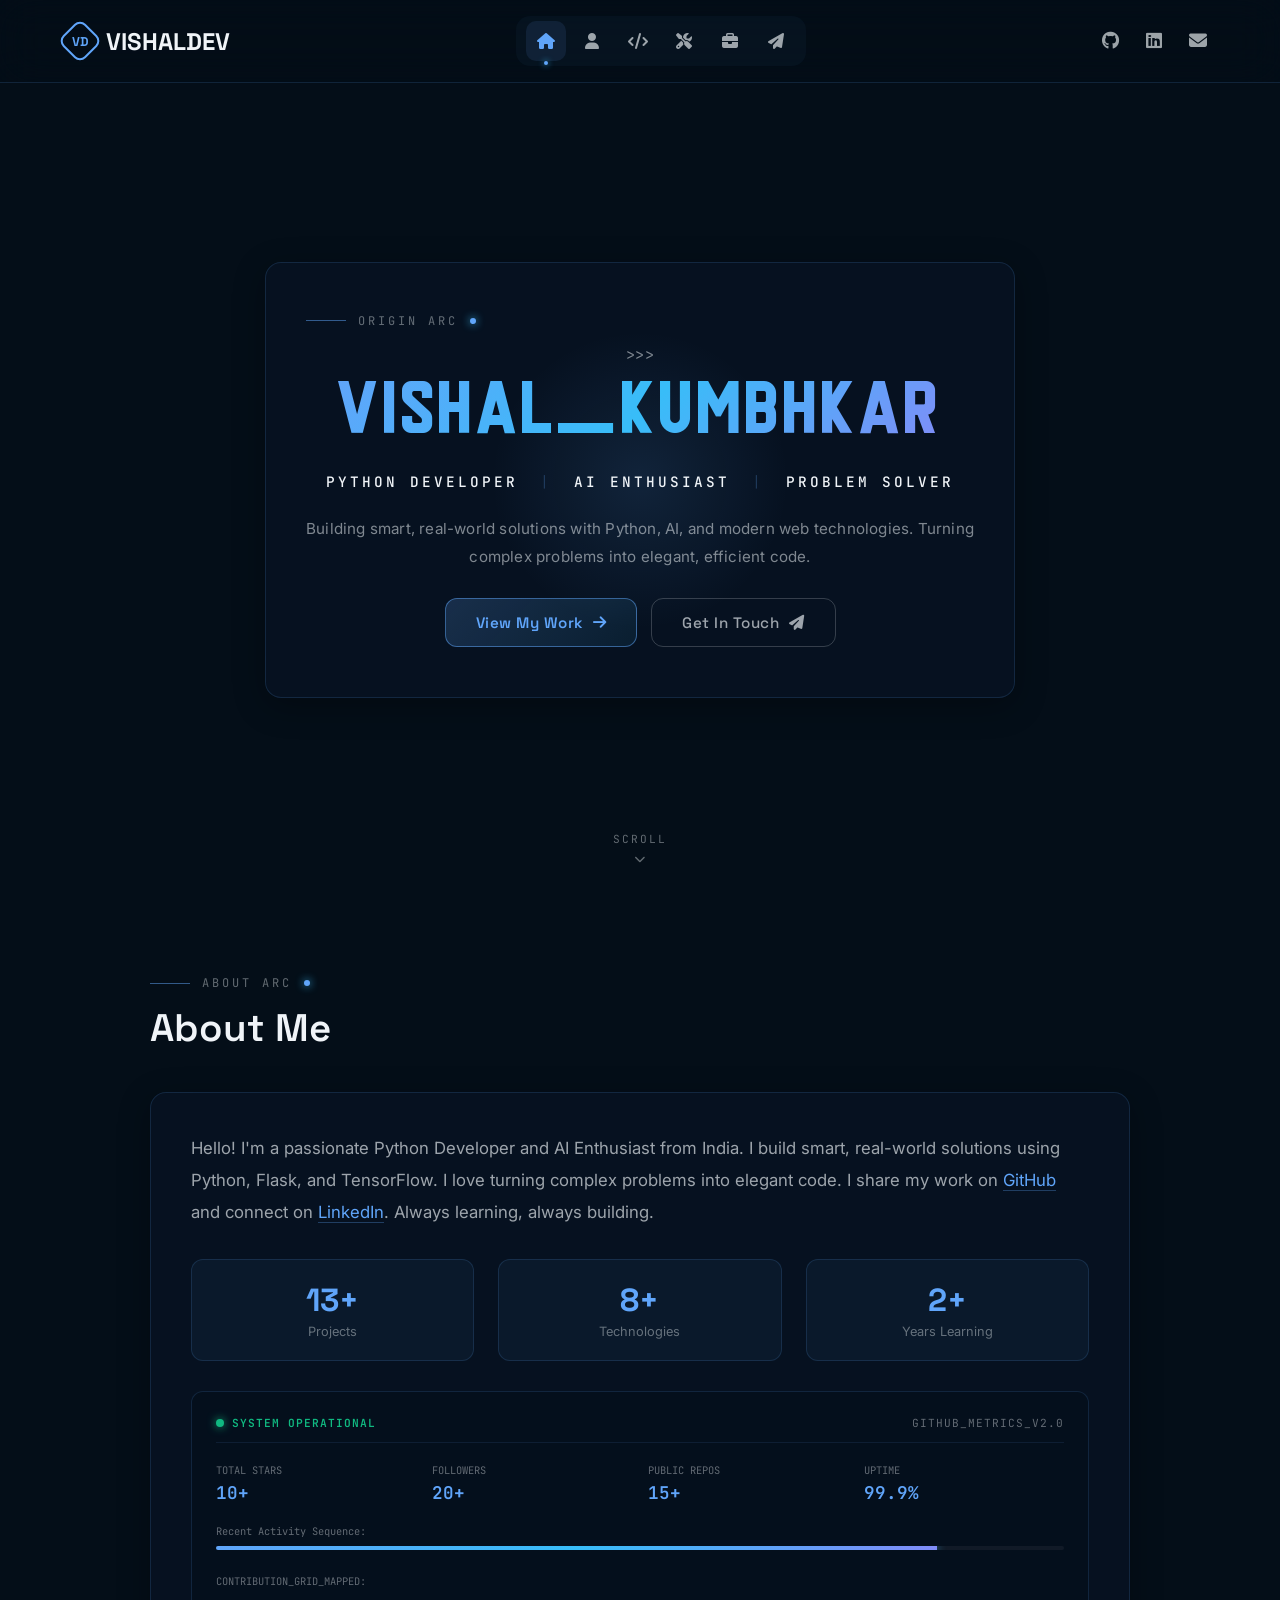
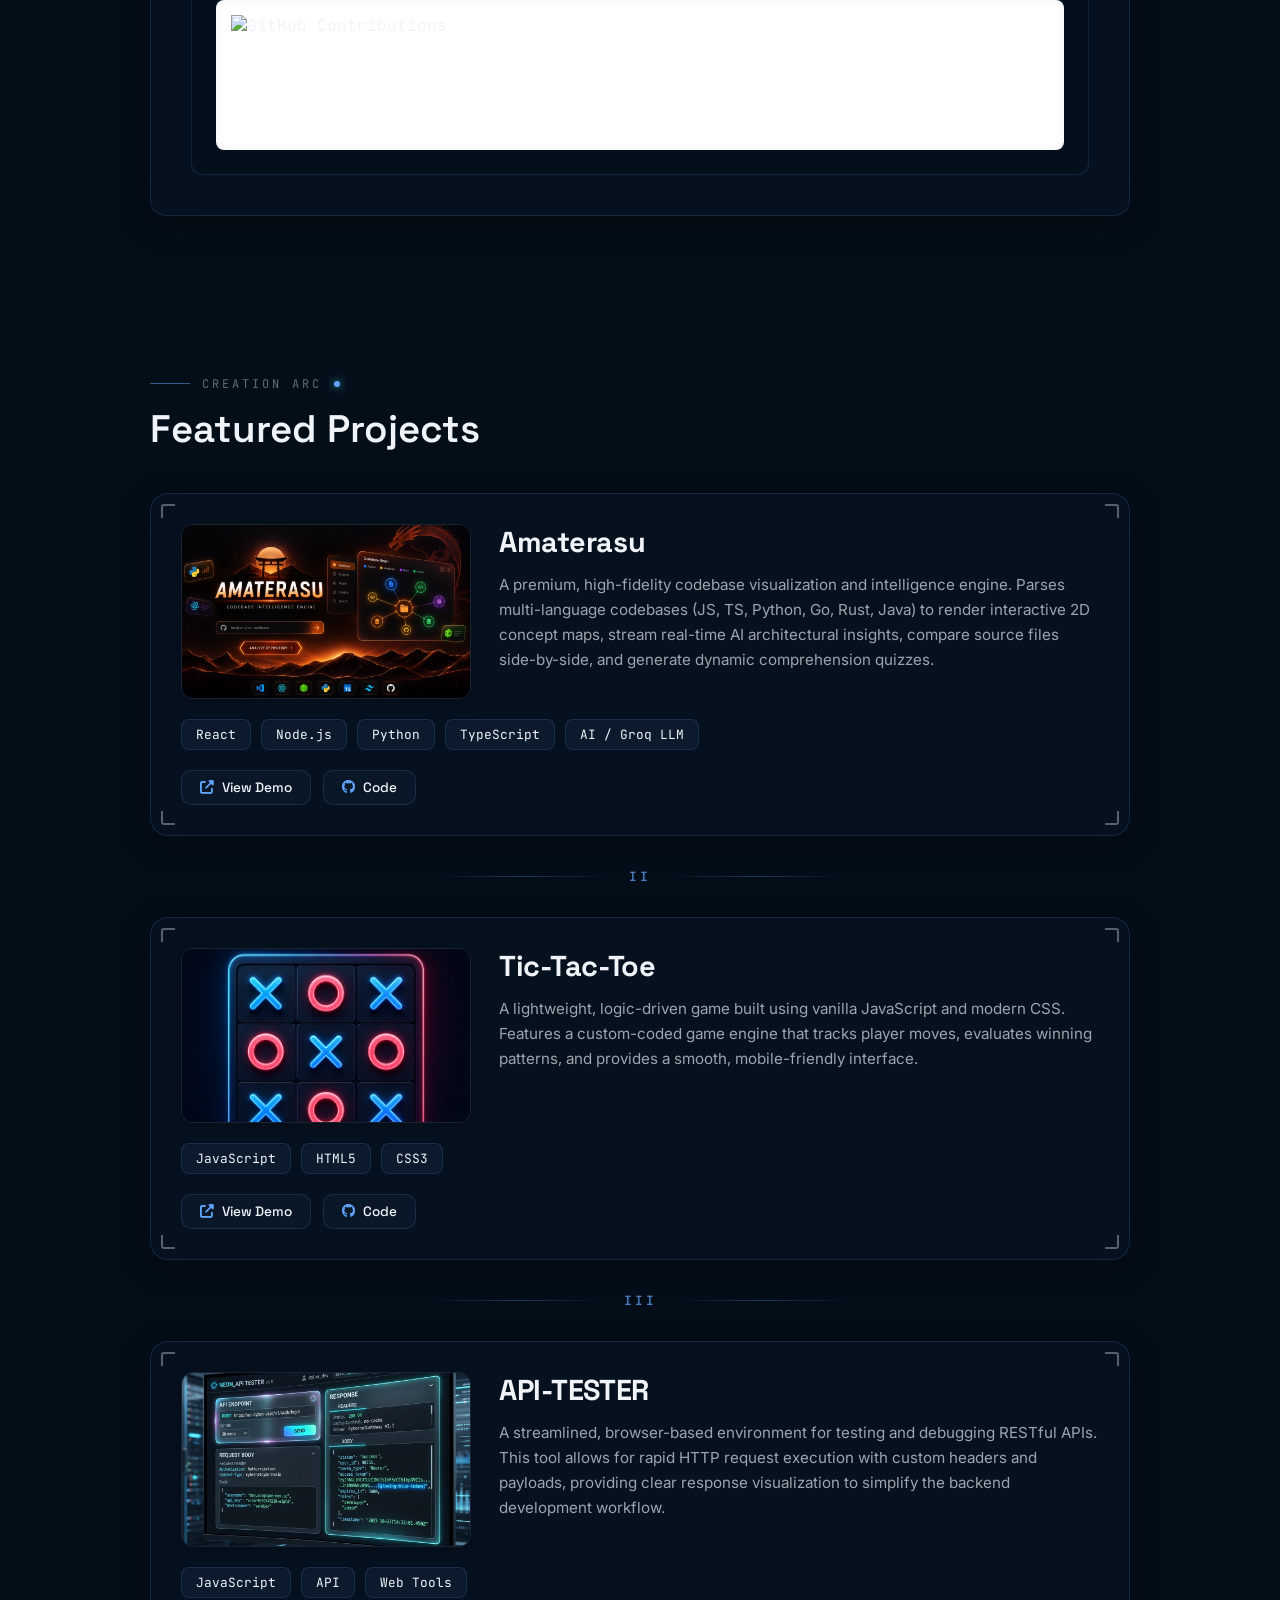
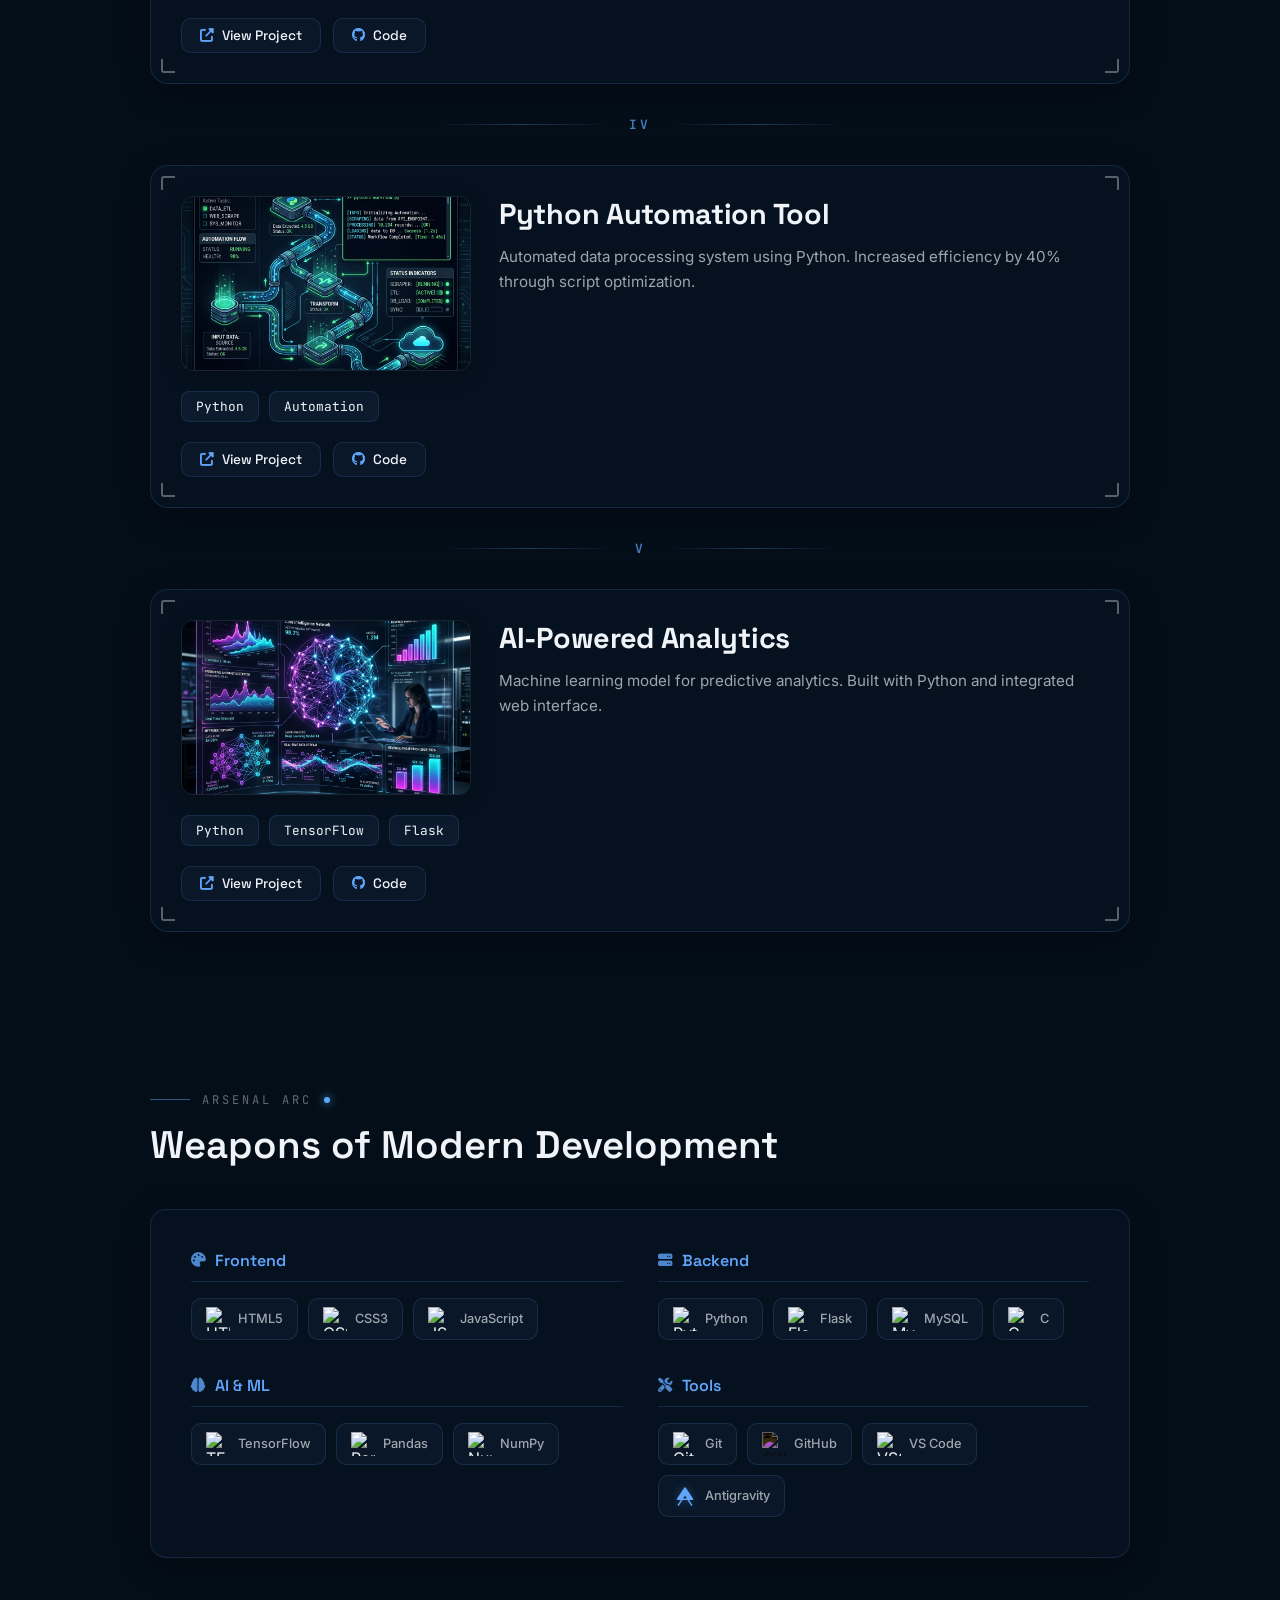
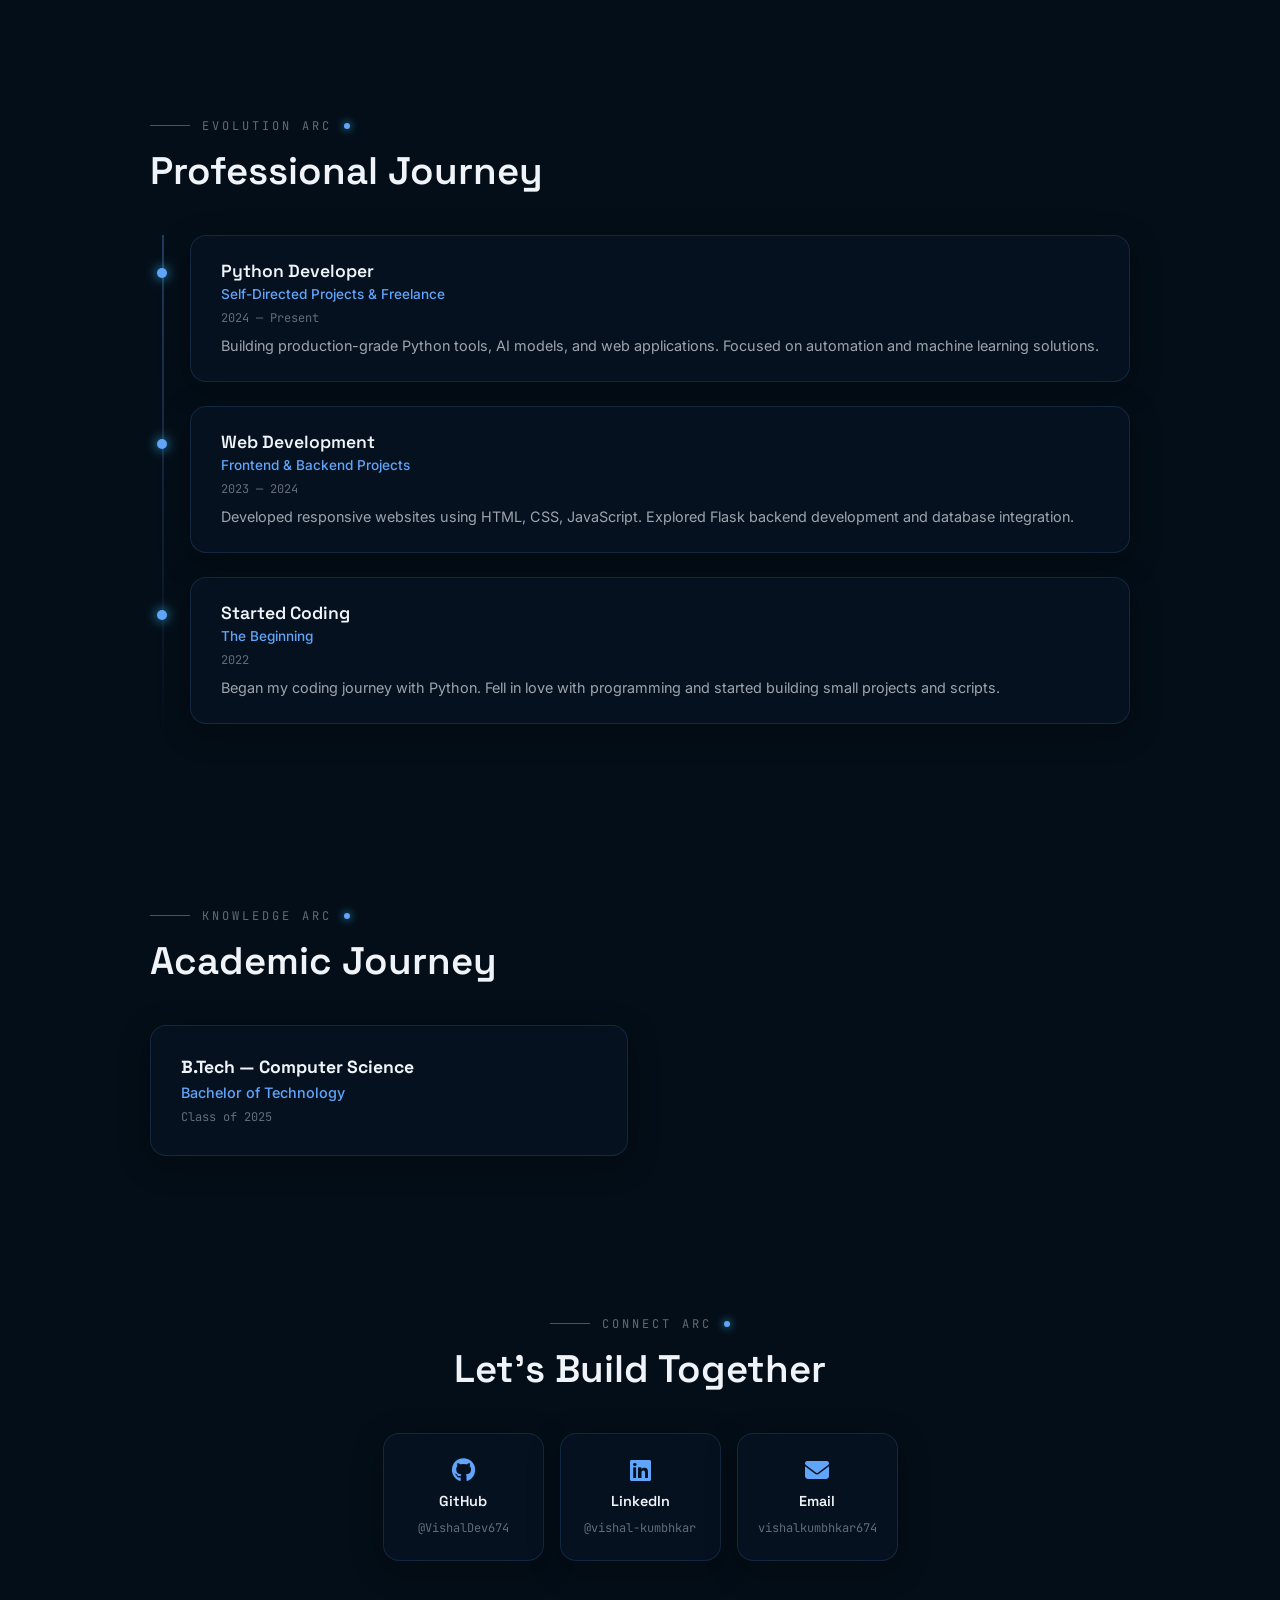
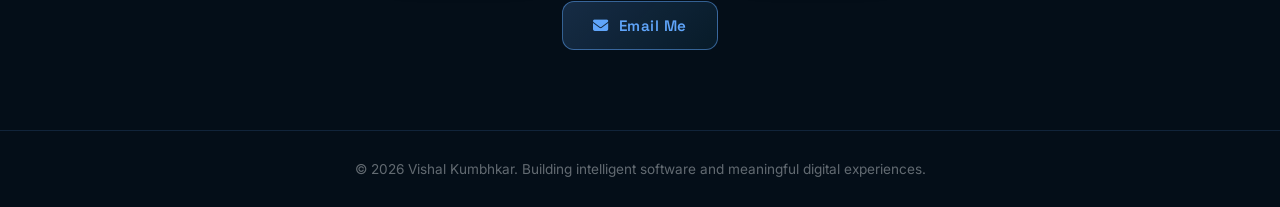
==== commit 6e9eb05f: "fix: remove duplicate copyright symbol in footer text" ====
--- a/index.html
+++ b/index.html
@@ -512,7 +512,7 @@
         </div>
     </section>
     <footer>
-        <p class="footer-text">&copy;© 2026 Vishal Kumbhkar. Building intelligent software and meaningful digital experiences.</p>
+        <p class="footer-text">&copy; 2026 Vishal Kumbhkar. Building intelligent software and meaningful digital experiences.</p>
     </footer>
 
     <script>
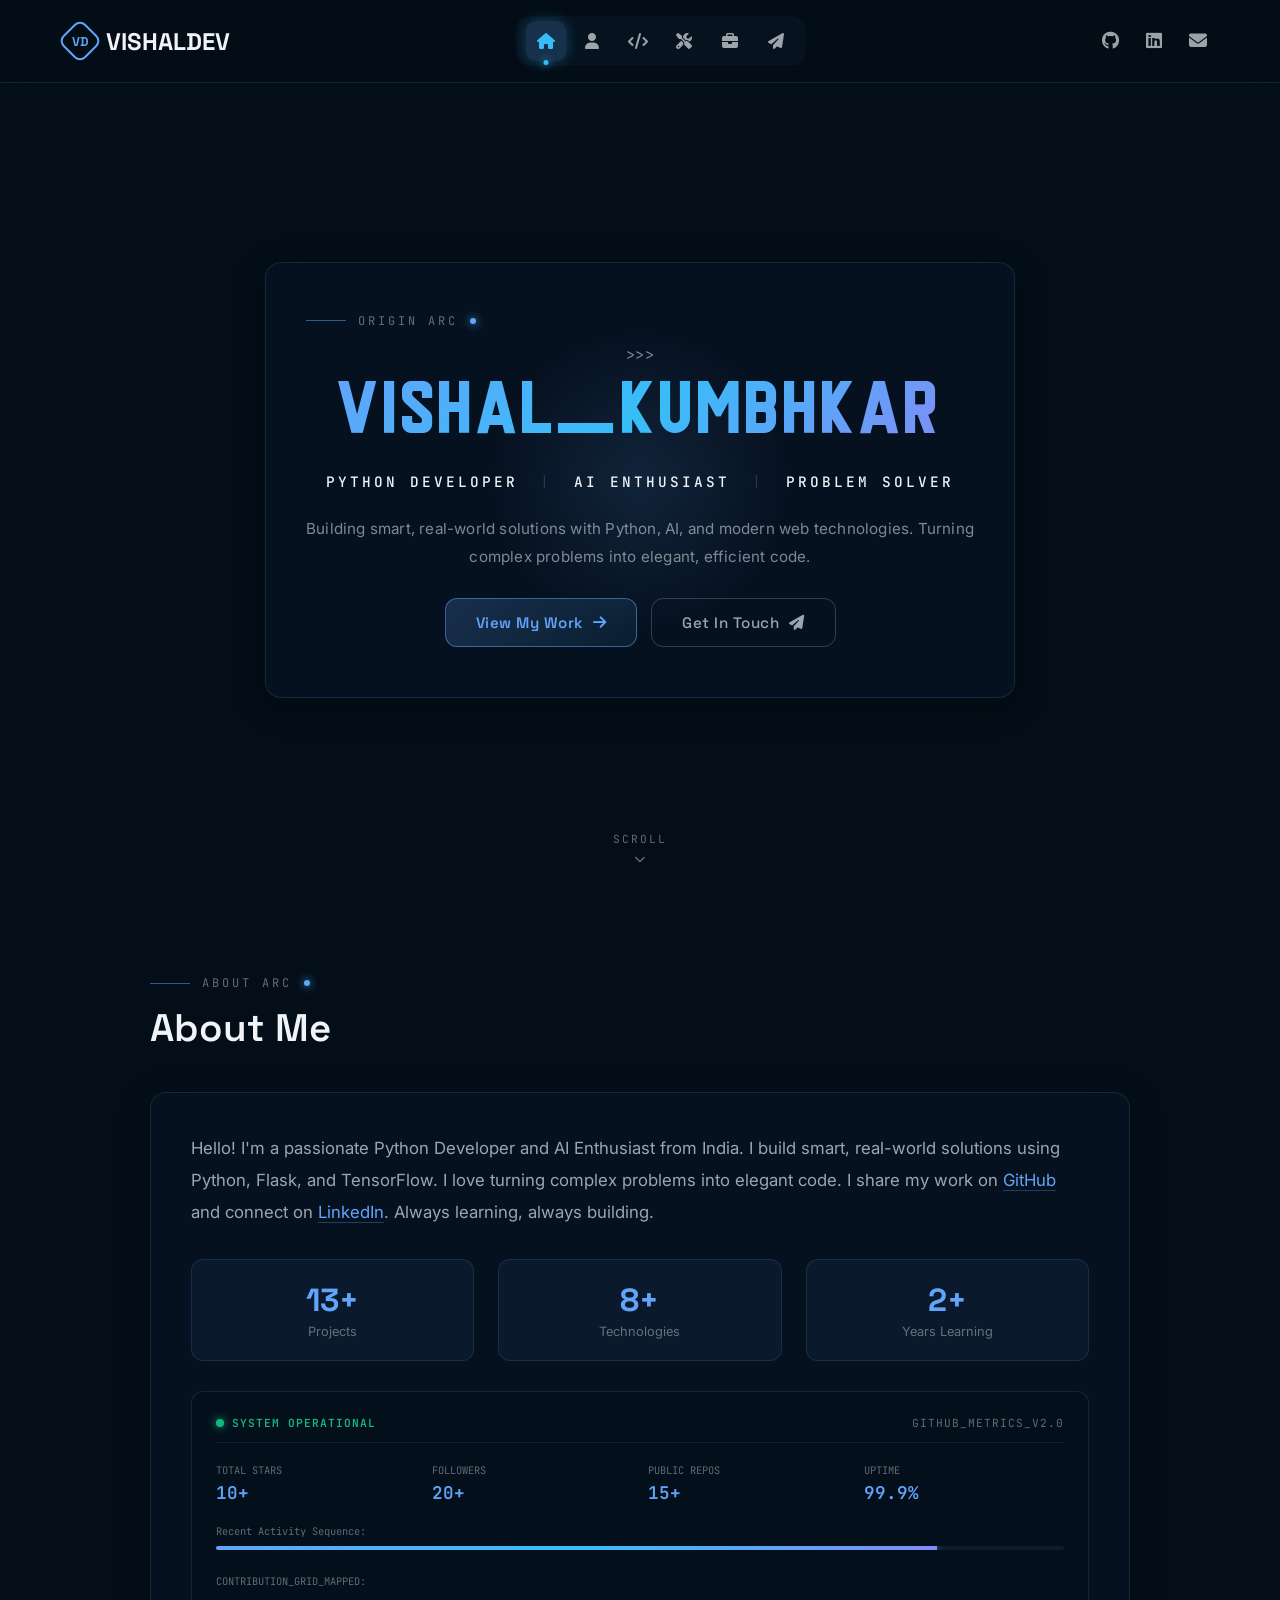
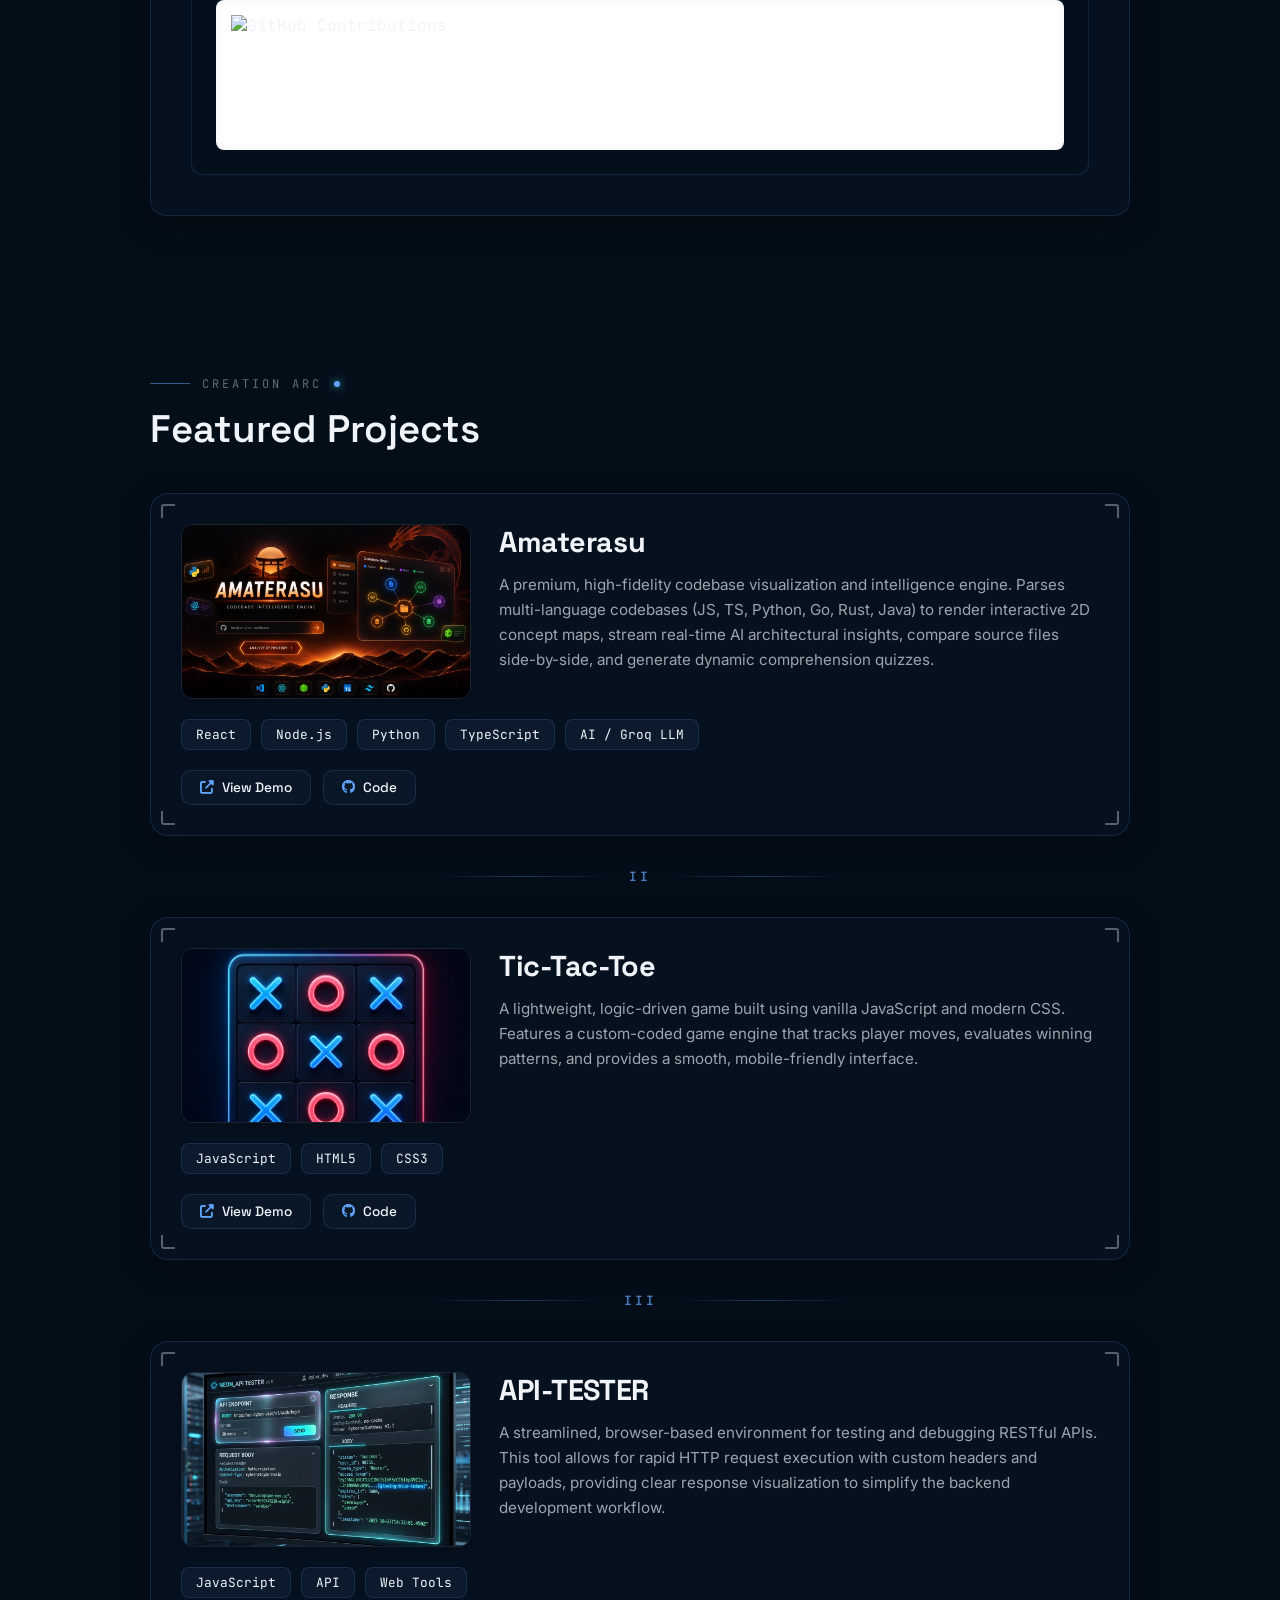
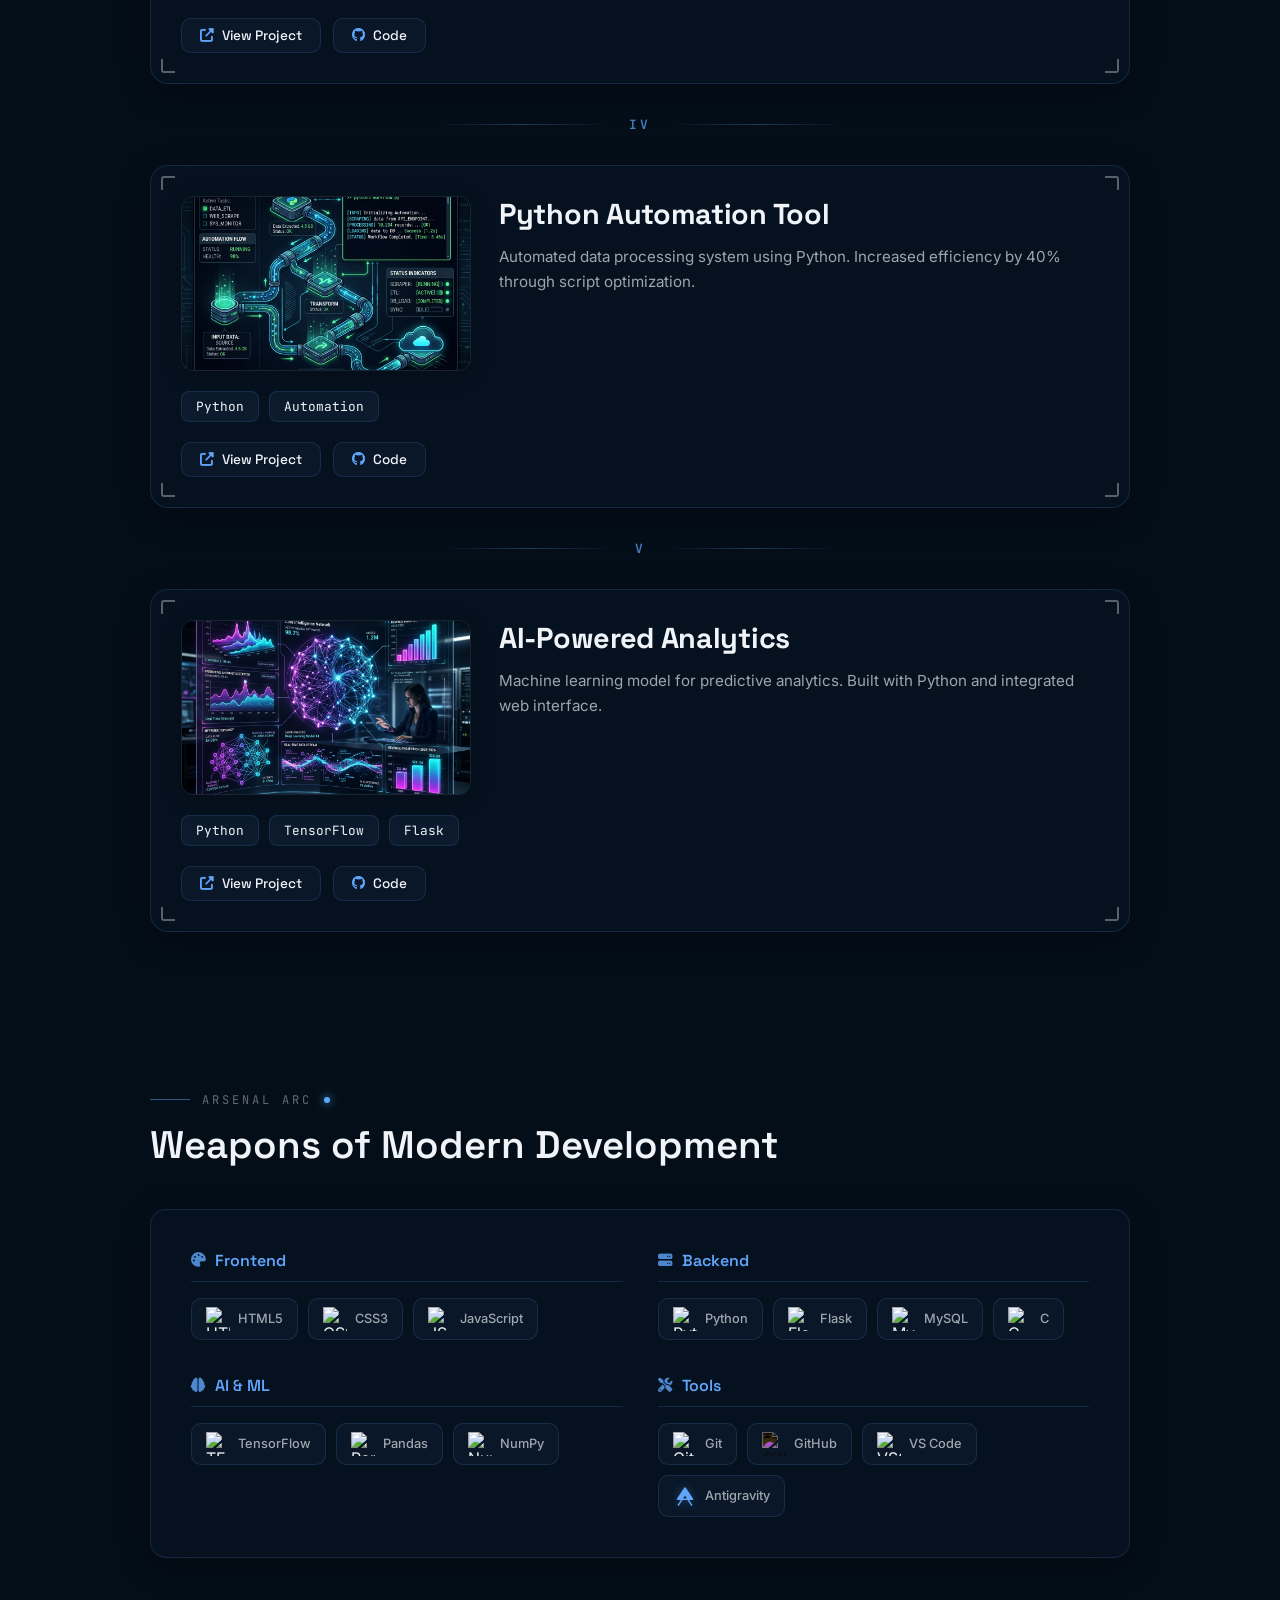
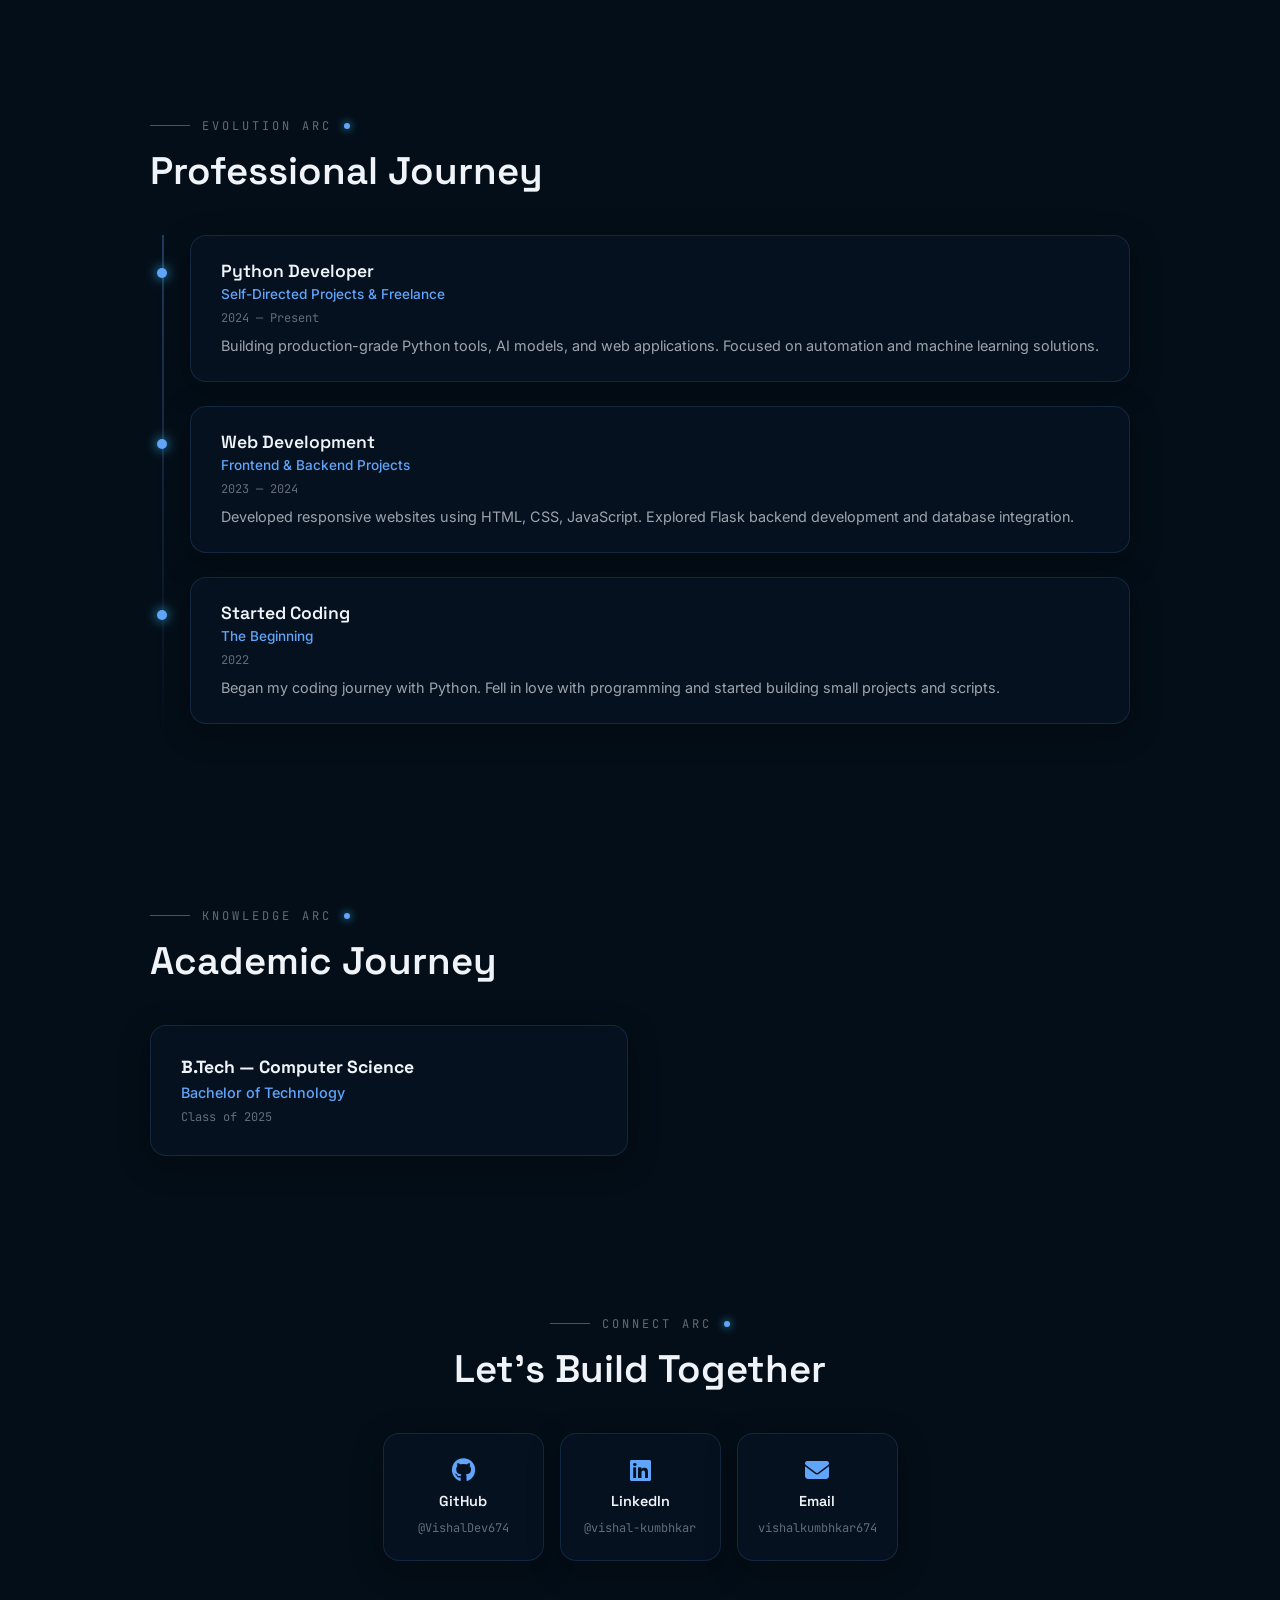
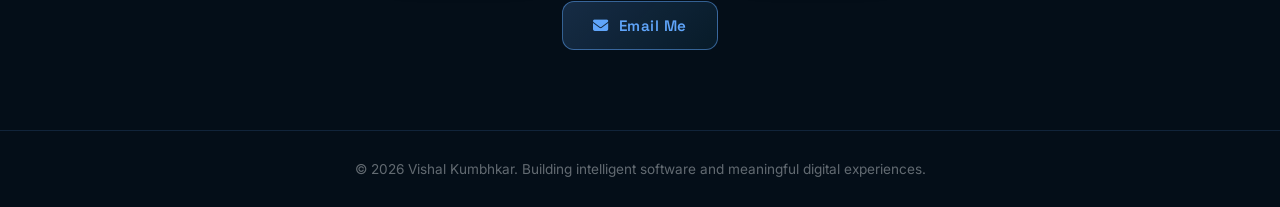
==== commit 70fdd1b2: "feat: implement immediate active state transitions and refine styling for navigation dock items" ====
--- a/index.html
+++ b/index.html
@@ -621,7 +621,15 @@
                 item.addEventListener('mouseleave', () => label.classList.remove('visible'));
             });
 
-            // Active section highlighting
+            // Immediate active state change on click
+            items.forEach(item => {
+                item.addEventListener('click', () => {
+                    items.forEach(i => i.classList.remove('active'));
+                    item.classList.add('active');
+                });
+            });
+
+            // Active section highlighting on scroll
             const sections = document.querySelectorAll('section[id], .connect-section');
             const sectionObserver = new IntersectionObserver((entries) => {
                 entries.forEach(entry => {
@@ -633,7 +641,7 @@
                         });
                     }
                 });
-            }, { threshold: 0.3, rootMargin: '-10% 0px -10% 0px' });
+            }, { threshold: 0.2, rootMargin: '-10% 0px -10% 0px' });
             sections.forEach(s => sectionObserver.observe(s));
         })();
 
--- a/style.css
+++ b/style.css
@@ -209,7 +209,7 @@
   text-decoration: none;
   cursor: pointer;
   outline: none;
-  transition: background 0.25s ease, color 0.25s ease;
+  transition: background 0.25s ease, color 0.25s ease, transform 0.15s ease, box-shadow 0.25s ease;
   will-change: width, height;
 }
 .dock-item:hover,
@@ -217,9 +217,18 @@
   background: rgba(96, 165, 250, 0.15);
   color: var(--accent-primary);
 }
+.dock-item:active {
+  background: rgba(96, 165, 250, 0.3);
+  color: var(--accent-glow);
+  transform: scale(0.92);
+}
 .dock-item.active {
-  color: var(--accent-primary);
-  background: rgba(96, 165, 250, 0.1);
+  color: var(--accent-glow);
+  background: rgba(96, 165, 250, 0.2);
+  box-shadow: 0 0 14px rgba(56, 189, 248, 0.3);
+}
+.dock-item.active .dock-icon {
+  color: var(--accent-glow);
 }
 .dock-item.active::after {
   content: '';
@@ -227,11 +236,11 @@
   bottom: -4px;
   left: 50%;
   transform: translateX(-50%);
-  width: 4px;
-  height: 4px;
+  width: 5px;
+  height: 5px;
   border-radius: 50%;
-  background: var(--accent-primary);
-  box-shadow: 0 0 6px var(--accent-glow);
+  background: var(--accent-glow);
+  box-shadow: 0 0 8px var(--accent-glow);
 }
 .dock-icon {
   display: flex;
@@ -1243,7 +1252,7 @@
     border: none;
     box-shadow: none;
     padding: 0;
-    color: var(--text-primary);
+    color: inherit;
     transform: none;
   }
 
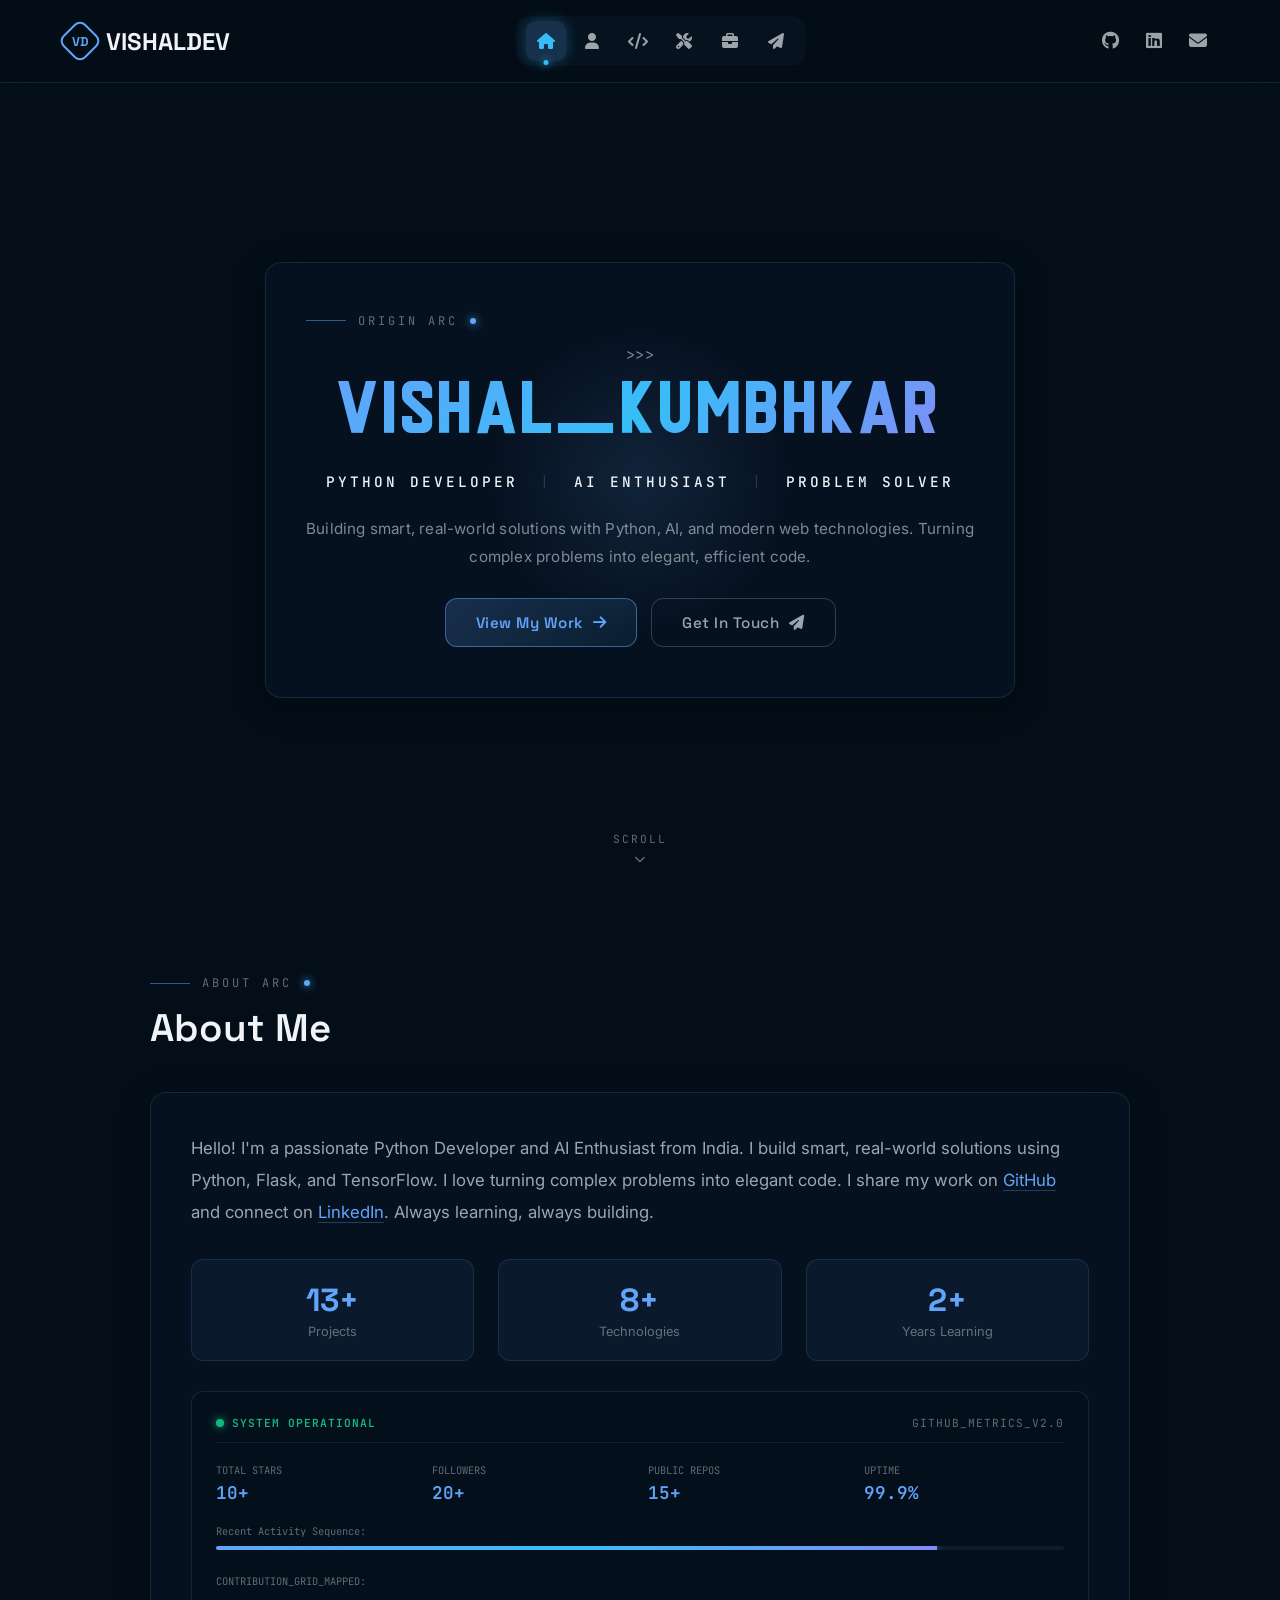
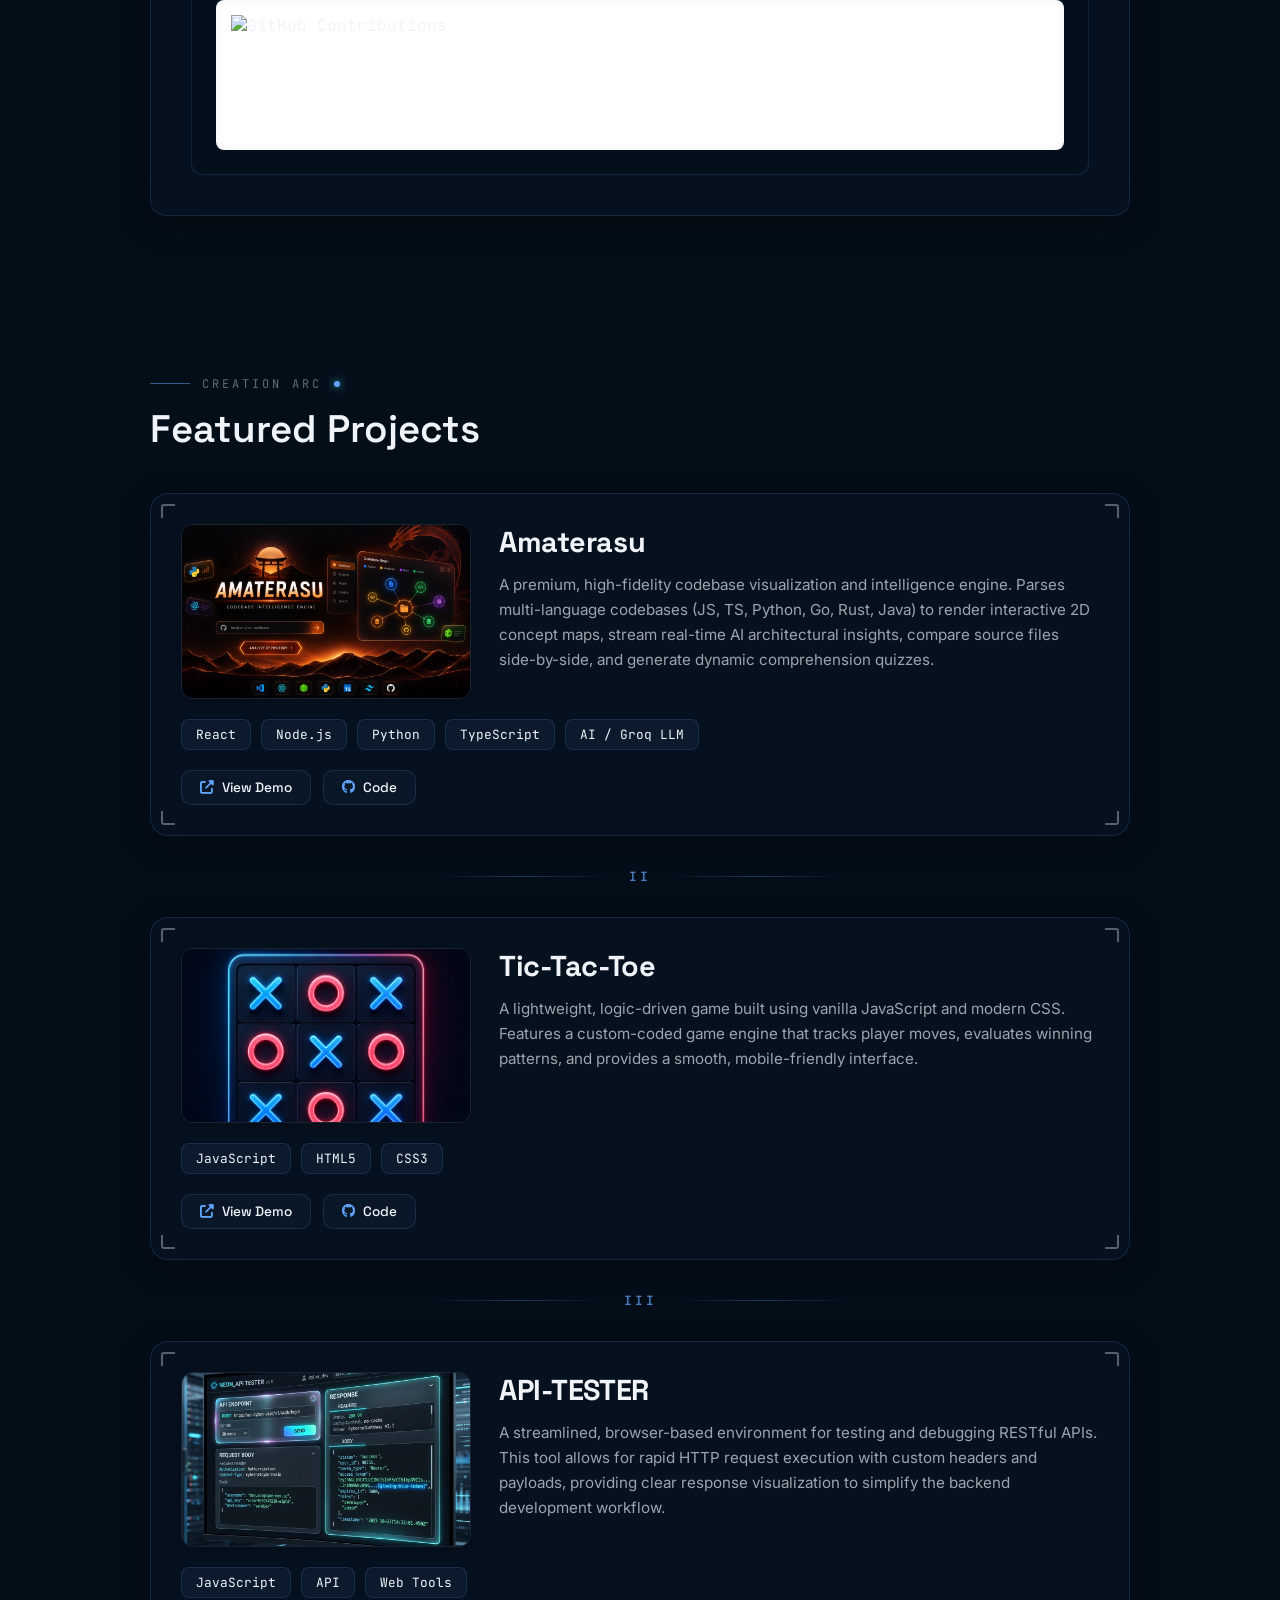
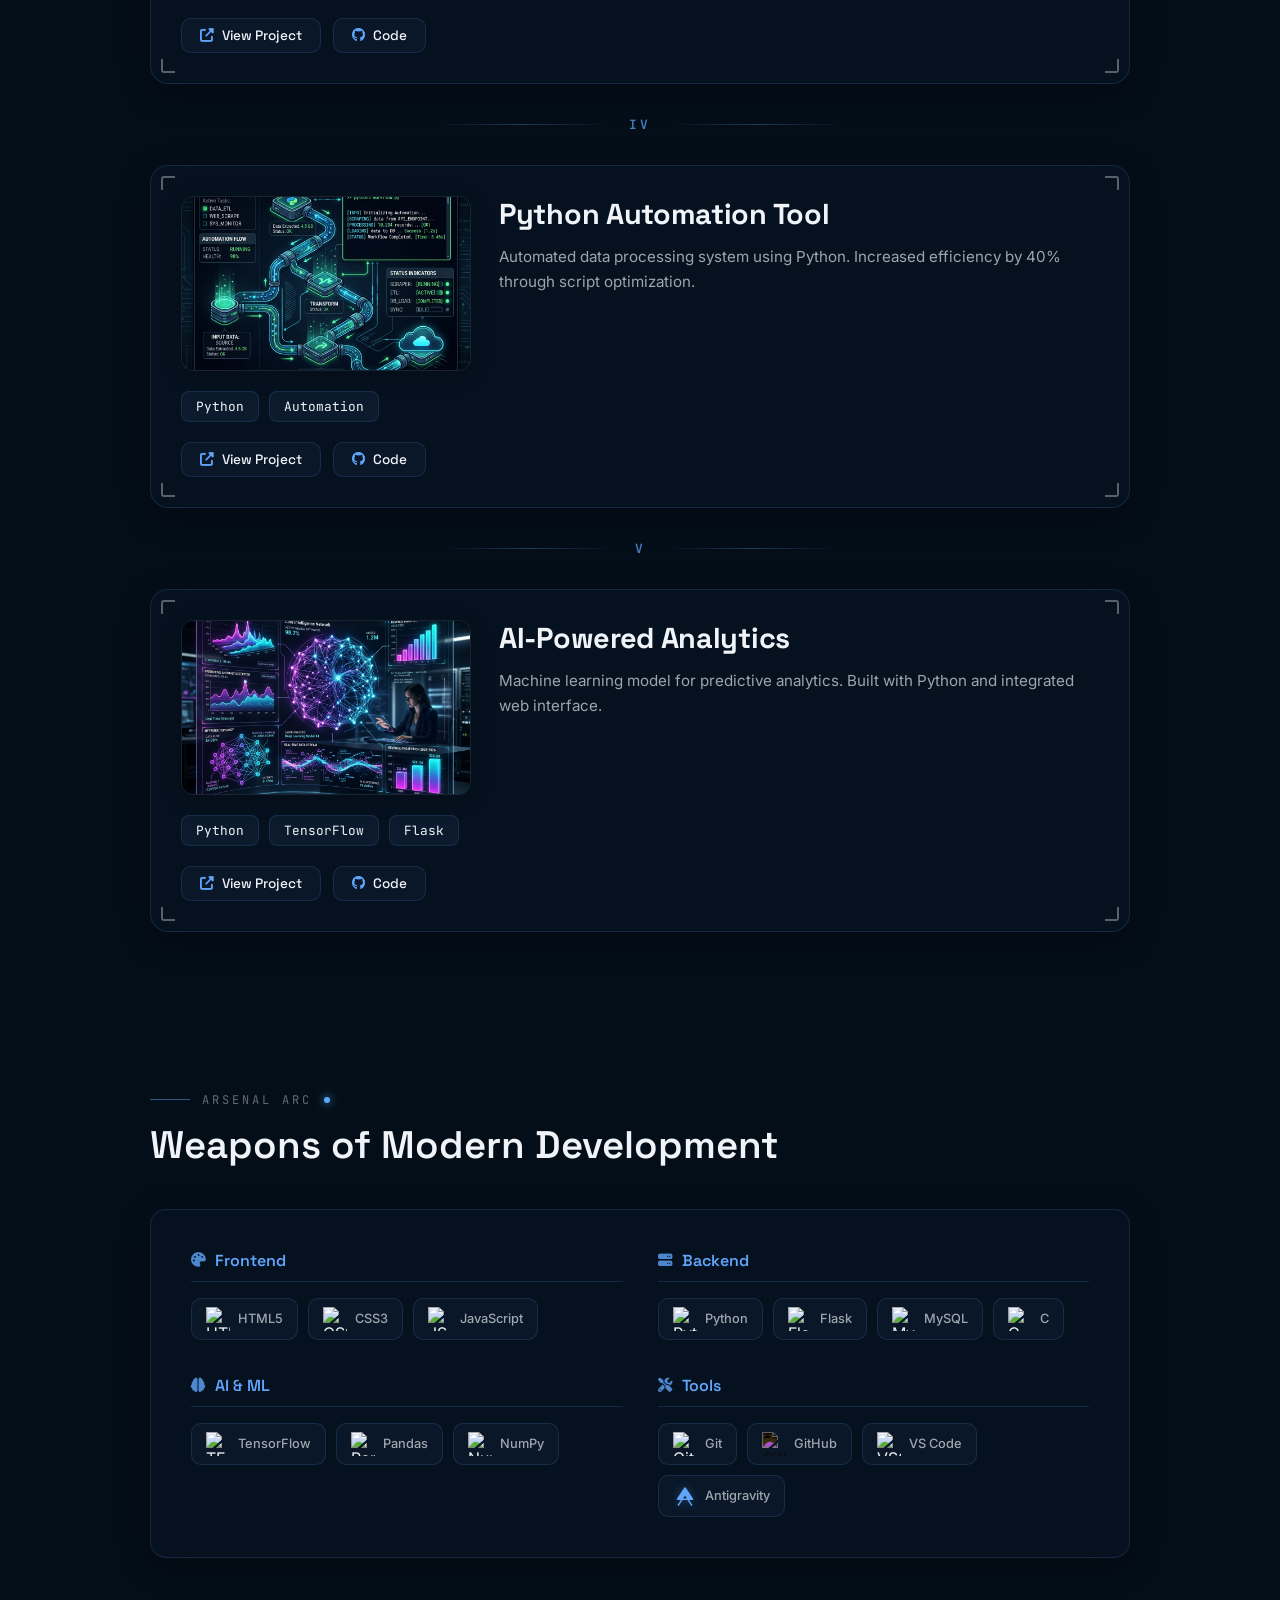
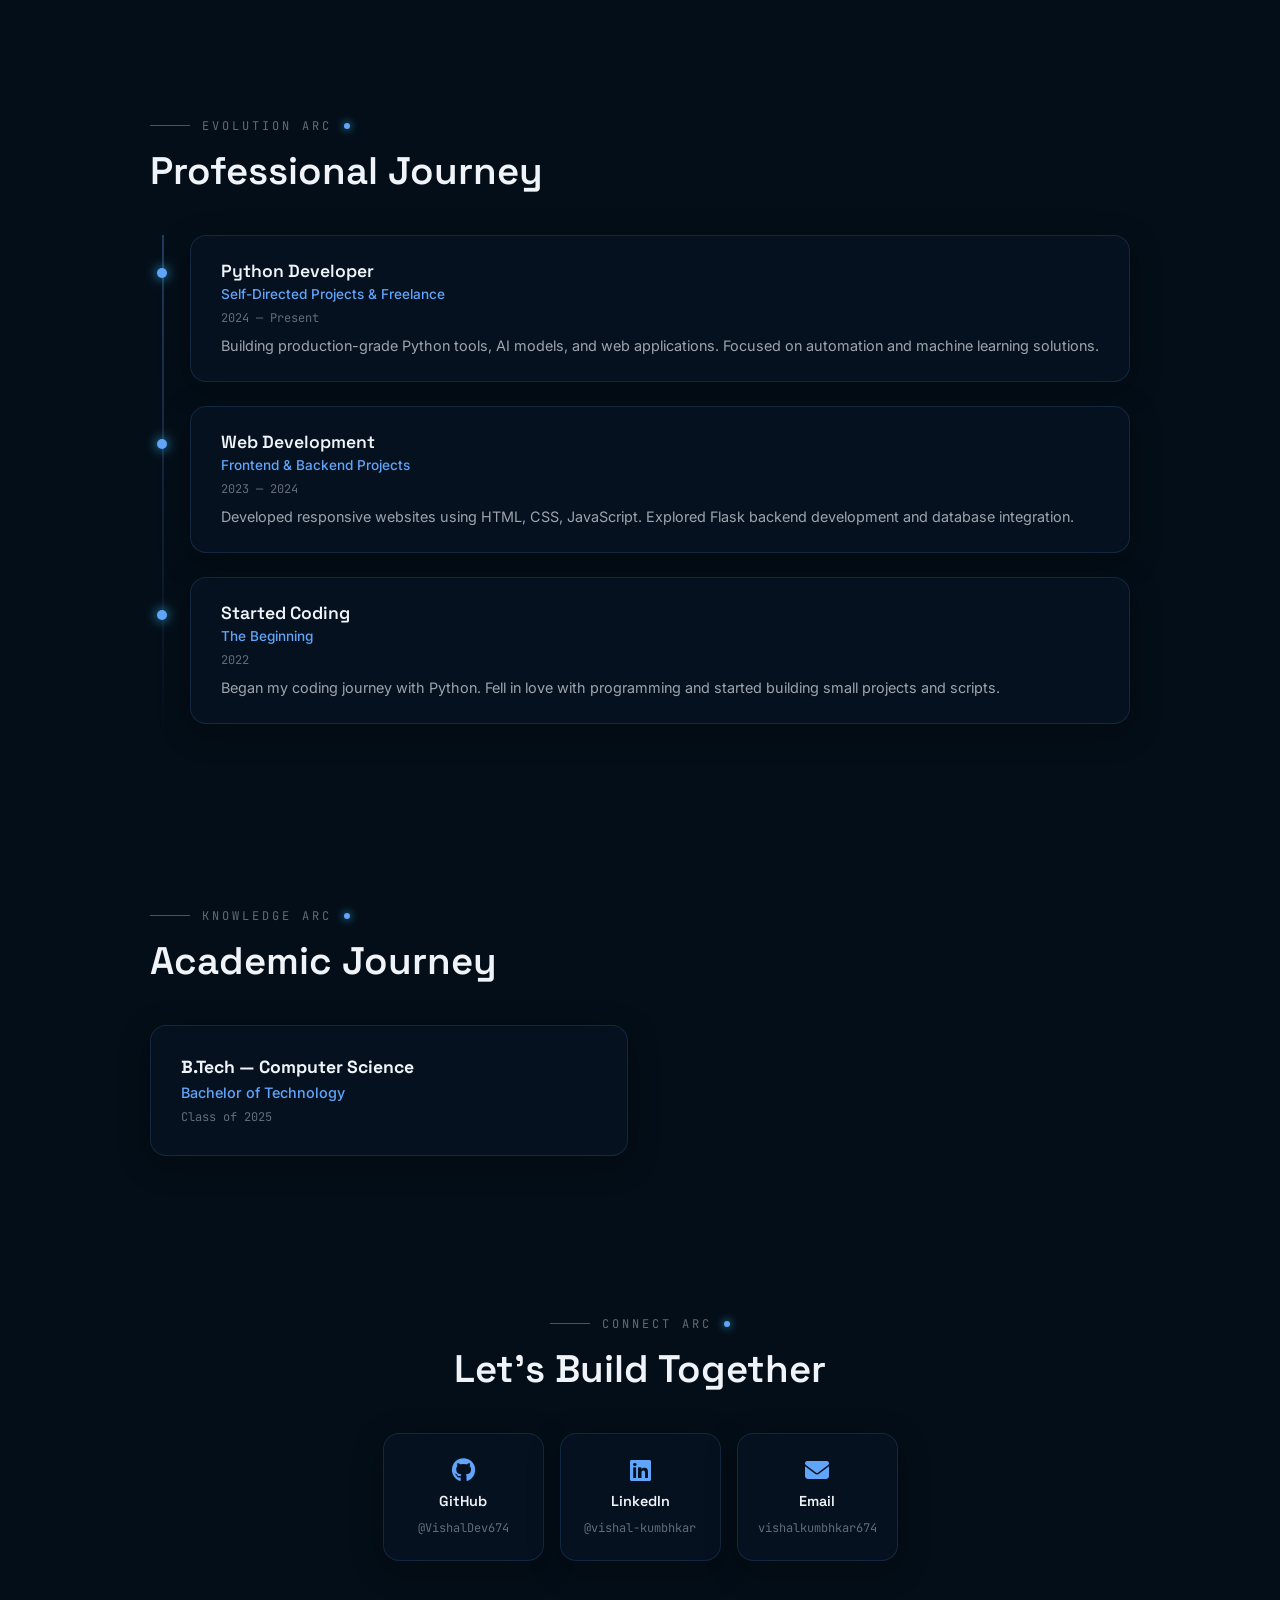
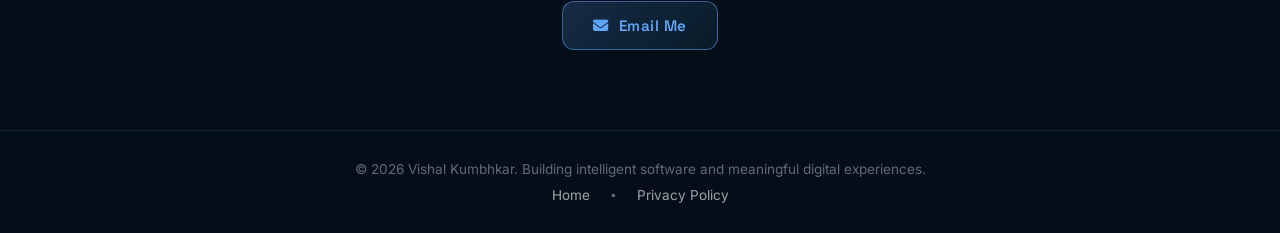
==== commit ab7bb045: "feat: add privacy policy page with associated styles and sitemap update" ====
--- a/index.html
+++ b/index.html
@@ -3,6 +3,7 @@
 <head>
     <meta charset="UTF-8">
     <meta name="viewport" content="width=device-width, initial-scale=1.0">
+    <meta name="google-adsense-account" content="ca-pub-2924695651871016">
     <meta name="description" content="Vishal Kumar - Python Developer, AI Enthusiast, and Problem Solver. Building smart solutions using Python and web technologies.">
     <meta name="keywords" content="Python, AI, Web Development, Portfolio, Flask, TensorFlow, Machine Learning">
     <meta name="author" content="Vishal Kumar">
@@ -513,6 +514,11 @@
     </section>
     <footer>
         <p class="footer-text">&copy; 2026 Vishal Kumbhkar. Building intelligent software and meaningful digital experiences.</p>
+        <div class="footer-nav">
+            <a href="#home">Home</a>
+            <span class="divider">•</span>
+            <a href="privacy-policy.html">Privacy Policy</a>
+        </div>
     </footer>
 
     <script>
--- a/style.css
+++ b/style.css
@@ -1187,7 +1187,184 @@
 .footer-text a {
   color: var(--accent-primary);
   text-decoration: none;
-}
+  transition: color 0.2s ease;
+}
+.footer-text a:hover {
+  text-decoration: underline;
+}
+
+.footer-nav {
+  display: flex;
+  justify-content: center;
+  align-items: center;
+  gap: 20px;
+  margin-top: 10px;
+  flex-wrap: wrap;
+}
+.footer-nav a {
+  color: var(--text-secondary);
+  font-size: 0.85rem;
+  text-decoration: none;
+  transition: color 0.2s ease;
+}
+.footer-nav a:hover {
+  color: var(--accent-primary);
+}
+.footer-nav span.divider {
+  color: var(--text-muted);
+  font-size: 0.75rem;
+}
+
+/* ── PRIVACY POLICY PAGE STYLING ── */
+.privacy-wrapper {
+  max-width: 920px;
+  margin: 40px auto 80px;
+  padding: 0 clamp(20px, 5vw, 40px);
+  width: 100%;
+}
+
+.back-home-btn {
+  display: inline-flex;
+  align-items: center;
+  gap: 8px;
+  padding: 10px 20px;
+  background: var(--bg-surface);
+  border: 1px solid var(--border-subtle);
+  border-radius: 30px;
+  color: var(--text-primary);
+  text-decoration: none;
+  font-family: var(--font-heading);
+  font-size: 0.88rem;
+  font-weight: 500;
+  transition: all 0.3s cubic-bezier(0.4, 0, 0.2, 1);
+  margin-bottom: 24px;
+  backdrop-filter: blur(12px);
+  -webkit-backdrop-filter: blur(12px);
+}
+.back-home-btn:hover {
+  border-color: var(--accent-primary);
+  box-shadow: 0 0 20px var(--accent-muted);
+  transform: translateX(-4px);
+  color: var(--accent-primary);
+}
+
+.privacy-card {
+  padding: clamp(28px, 5vw, 50px);
+}
+
+.privacy-header-badge {
+  display: inline-flex;
+  align-items: center;
+  gap: 8px;
+  padding: 6px 14px;
+  background: rgba(96, 165, 250, 0.1);
+  border: 1px solid var(--border-subtle);
+  border-radius: 20px;
+  font-family: var(--font-mono);
+  font-size: 0.8rem;
+  color: var(--accent-primary);
+  margin-bottom: 16px;
+}
+
+.privacy-header-badge i {
+  font-size: 0.75rem;
+}
+
+.privacy-title {
+  font-family: var(--font-heading);
+  font-size: clamp(2rem, 4vw, 3rem);
+  font-weight: 700;
+  color: var(--text-primary);
+  margin-bottom: 16px;
+  line-height: 1.2;
+}
+
+.privacy-intro-text {
+  font-size: 1.05rem;
+  color: var(--text-secondary);
+  line-height: 1.7;
+  margin-bottom: 20px;
+}
+
+.privacy-divider {
+  height: 1px;
+  background: linear-gradient(90deg, var(--accent-primary), transparent);
+  opacity: 0.3;
+  margin: 32px 0;
+}
+
+.privacy-section-block {
+  margin-bottom: 36px;
+}
+.privacy-section-block:last-child {
+  margin-bottom: 0;
+}
+
+.privacy-section-title {
+  font-family: var(--font-heading);
+  font-size: 1.3rem;
+  font-weight: 600;
+  color: var(--text-primary);
+  margin-bottom: 14px;
+  display: flex;
+  align-items: center;
+  gap: 12px;
+}
+
+.privacy-section-title span.sec-num {
+  font-family: var(--font-mono);
+  font-size: 0.85rem;
+  color: var(--accent-primary);
+  background: rgba(96, 165, 250, 0.12);
+  padding: 4px 10px;
+  border-radius: 6px;
+  border: 1px solid rgba(96, 165, 250, 0.2);
+}
+
+.privacy-body-text {
+  color: var(--text-secondary);
+  font-size: 0.98rem;
+  line-height: 1.75;
+  margin-bottom: 14px;
+}
+
+.privacy-list {
+  list-style: none;
+  padding-left: 0;
+  margin: 14px 0 20px;
+  display: flex;
+  flex-direction: column;
+  gap: 10px;
+}
+
+.privacy-list li {
+  position: relative;
+  padding-left: 28px;
+  color: var(--text-secondary);
+  font-size: 0.96rem;
+  line-height: 1.6;
+}
+
+.privacy-list li::before {
+  content: "▹";
+  position: absolute;
+  left: 6px;
+  top: 0;
+  color: var(--accent-primary);
+  font-size: 1.1rem;
+}
+
+.privacy-callout {
+  background: rgba(96, 165, 250, 0.06);
+  border-left: 3px solid var(--accent-primary);
+  padding: 16px 20px;
+  border-radius: 0 12px 12px 0;
+  margin: 20px 0;
+  font-size: 0.95rem;
+  color: var(--text-primary);
+  line-height: 1.6;
+}
+
 
 /* ── STAGGER DELAYS ── */
 .projects-grid [data-reveal]:nth-child(1) { transition-delay: 0s; }
